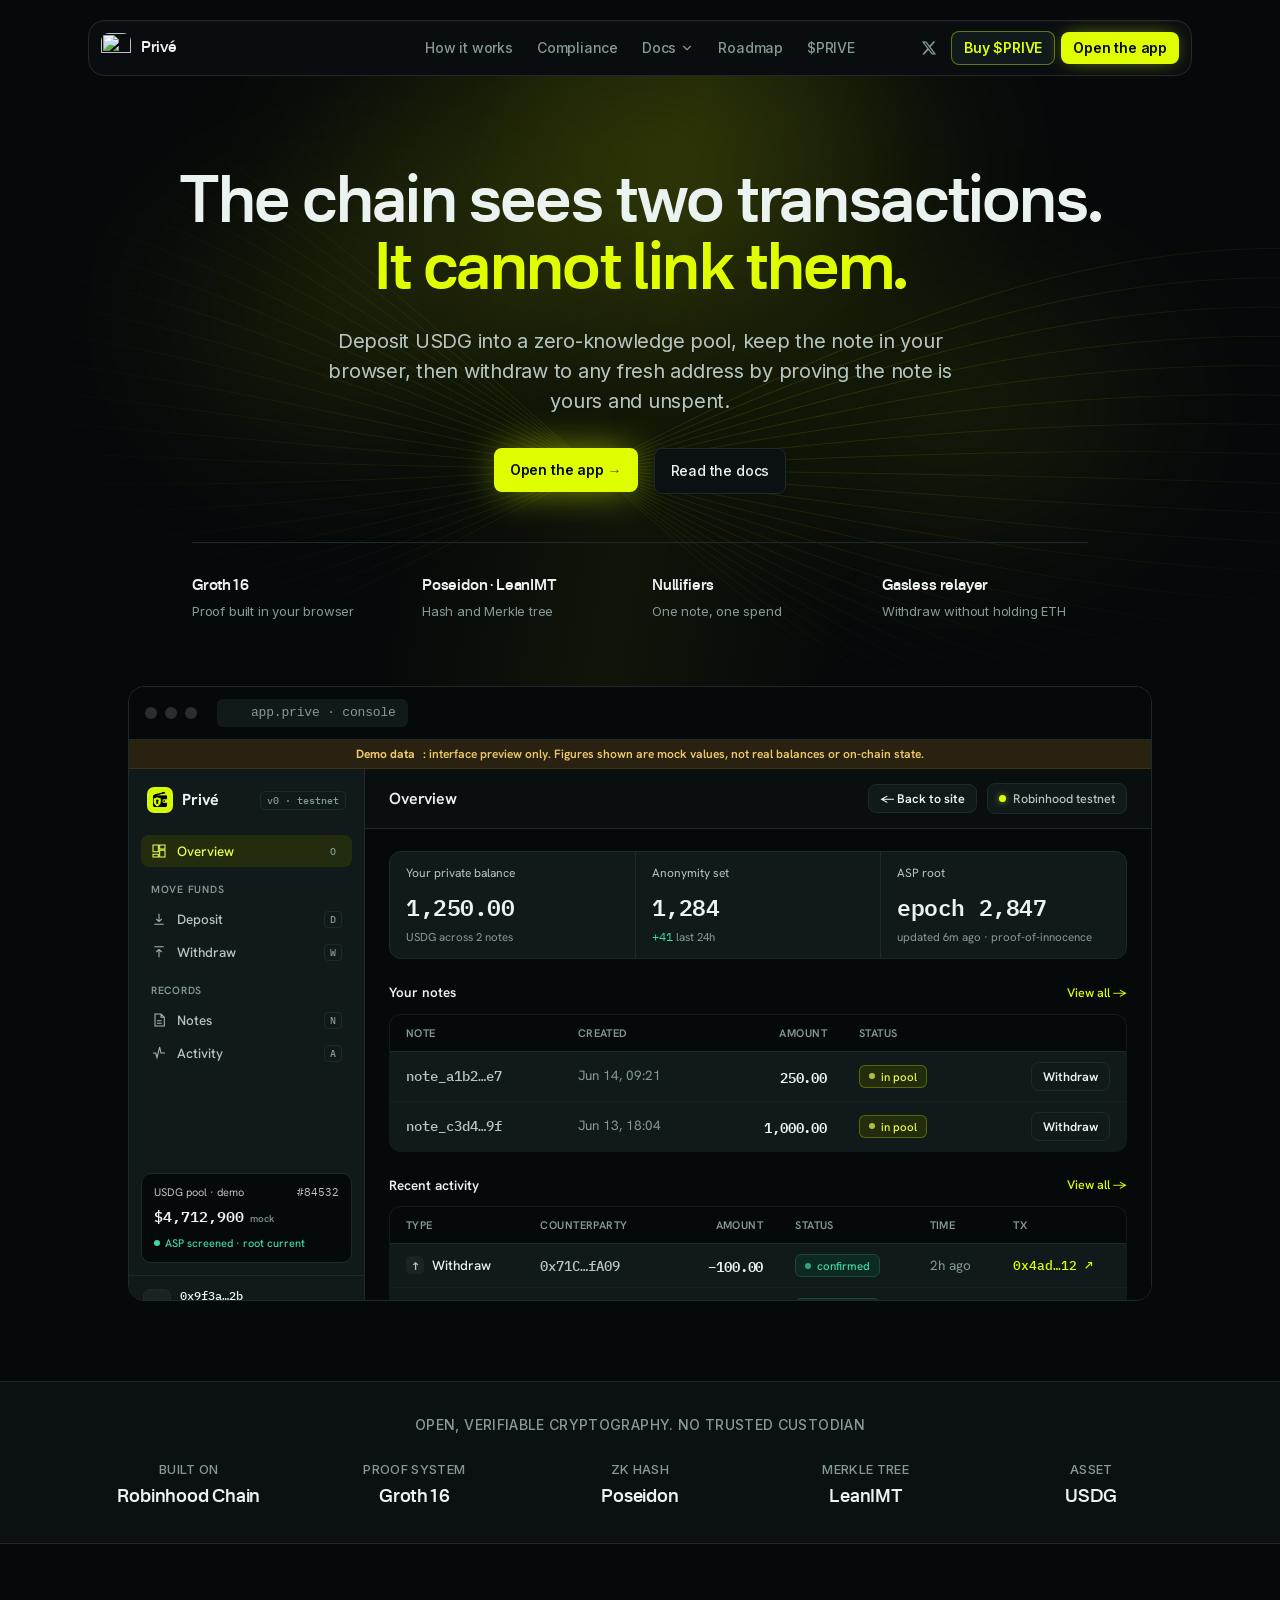
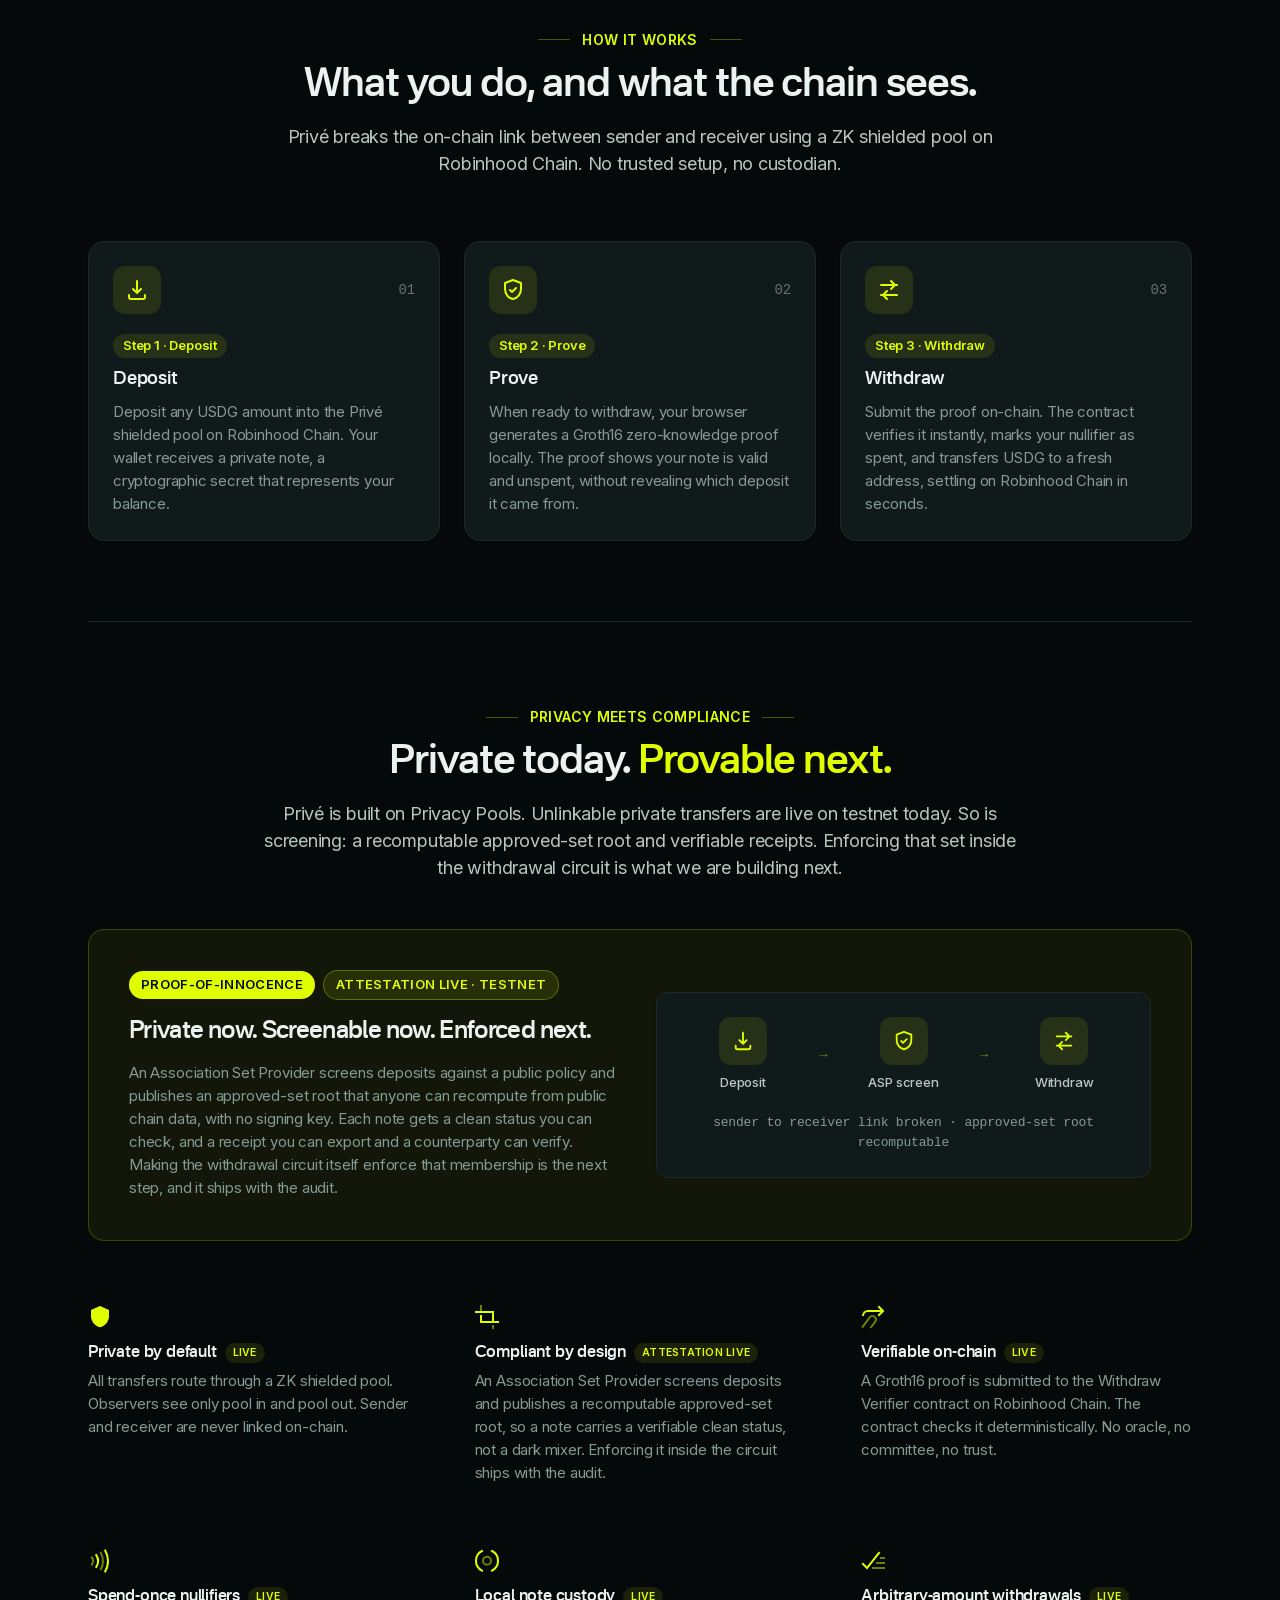
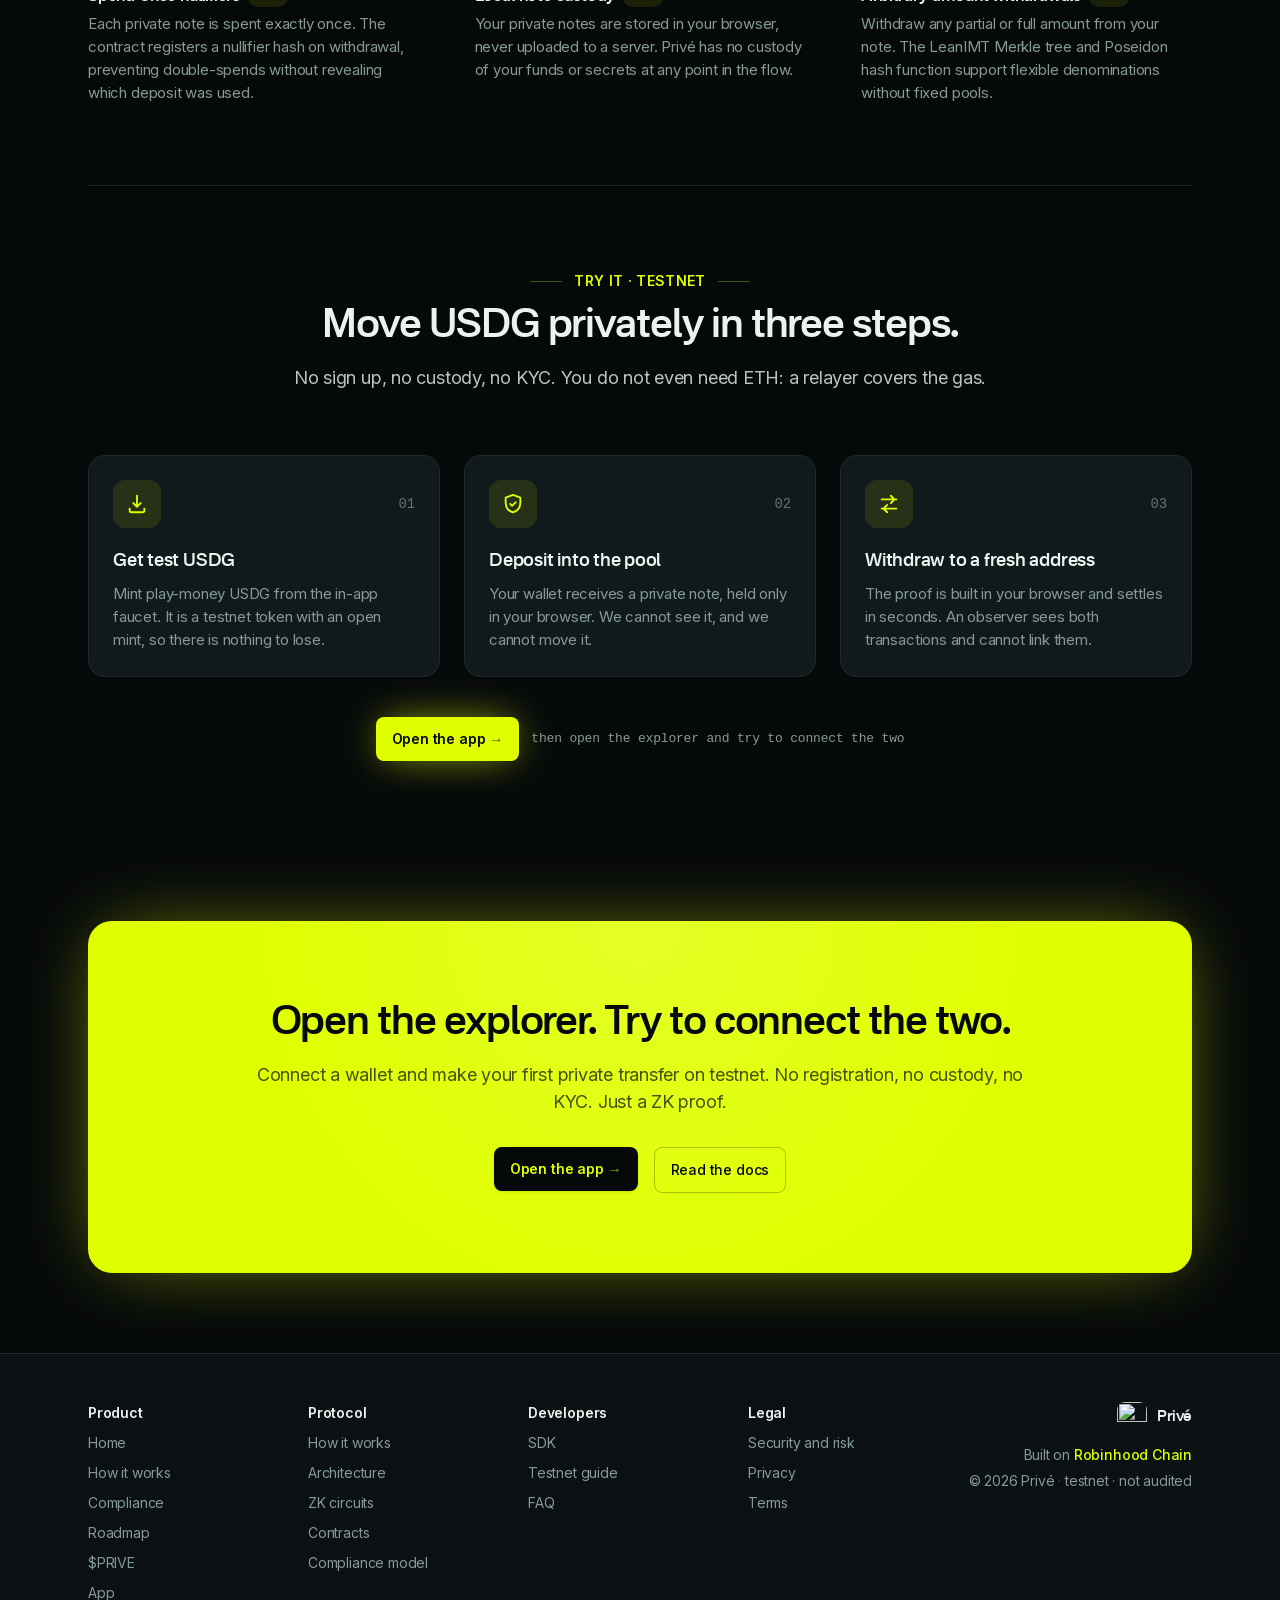
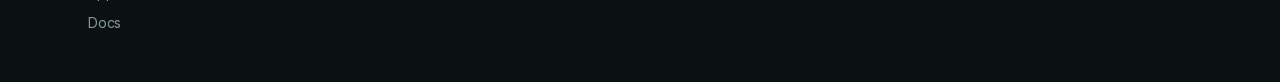
==== index.html @ 52328cc3 "init" ====
<!DOCTYPE html>
<html lang="en">
  <head>
    <meta charset="utf-8" />
    <meta name="viewport" content="width=device-width, initial-scale=1" />
    <link
      rel="preload"
      href="/_next/static/media/562de9ffa6de8caa-s.p.woff2"
      as="font"
      crossorigin=""
      type="font/woff2"
    />
    <link
      rel="preload"
      href="/_next/static/media/5d53fc5cc5ac1f67-s.p.woff2"
      as="font"
      crossorigin=""
      type="font/woff2"
    />
    <link
      rel="preload"
      href="/_next/static/media/6140489ca5776eed-s.p.woff2"
      as="font"
      crossorigin=""
      type="font/woff2"
    />
    <link
      rel="preload"
      href="/_next/static/media/d542e1cea0499b09-s.p.woff2"
      as="font"
      crossorigin=""
      type="font/woff2"
    />
    <link
      rel="preload"
      href="/_next/static/media/e4af272ccee01ff0-s.p.woff2"
      as="font"
      crossorigin=""
      type="font/woff2"
    />
    <link
      rel="preload"
      as="image"
      imagesrcset="/_next/image?url=%2Flogo.png&amp;w=32&amp;q=75 1x, /_next/image?url=%2Flogo.png&amp;w=64&amp;q=75 2x"
    />
    <link
      rel="stylesheet"
      href="/_next/static/css/548167fef9fabaf6.css?dpl=dpl_FEVBK7wiTJwCc8p5UtqSNQPDiqBx"
      data-precedence="next"
    />
    <link
      rel="stylesheet"
      href="/_next/static/css/ed5c0e527bc7c5ea.css?dpl=dpl_FEVBK7wiTJwCc8p5UtqSNQPDiqBx"
      data-precedence="next"
    />
    <link
      rel="preload"
      as="script"
      fetchPriority="low"
      href="/_next/static/chunks/webpack-92c459adb47f3bdf.js?dpl=dpl_FEVBK7wiTJwCc8p5UtqSNQPDiqBx"
    />
    <script
      src="/_next/static/chunks/c36baf0d-8c3873b2751e327a.js?dpl=dpl_FEVBK7wiTJwCc8p5UtqSNQPDiqBx"
      async=""
    ></script>
    <script
      src="/_next/static/chunks/27-4751ae2c63b28ee9.js?dpl=dpl_FEVBK7wiTJwCc8p5UtqSNQPDiqBx"
      async=""
    ></script>
    <script
      src="/_next/static/chunks/main-app-50c3271d4dbd0893.js?dpl=dpl_FEVBK7wiTJwCc8p5UtqSNQPDiqBx"
      async=""
    ></script>
    <script
      src="/_next/static/chunks/212-0f8bb695d9ed6eb2.js?dpl=dpl_FEVBK7wiTJwCc8p5UtqSNQPDiqBx"
      async=""
    ></script>
    <script
      src="/_next/static/chunks/421-9d152a4589f20270.js?dpl=dpl_FEVBK7wiTJwCc8p5UtqSNQPDiqBx"
      async=""
    ></script>
    <script
      src="/_next/static/chunks/app/layout-c68f42a13564f38b.js?dpl=dpl_FEVBK7wiTJwCc8p5UtqSNQPDiqBx"
      async=""
    ></script>
    <script
      src="/_next/static/chunks/app/(default)/layout-81db9655b4ca143f.js?dpl=dpl_FEVBK7wiTJwCc8p5UtqSNQPDiqBx"
      async=""
    ></script>
    <script
      src="/_next/static/chunks/app/(default)/page-bc2d4ddbbd30afb2.js?dpl=dpl_FEVBK7wiTJwCc8p5UtqSNQPDiqBx"
      async=""
    ></script>
    <meta name="next-size-adjust" content="" />
    <title>Privé · private USDG on Robinhood Chain</title>
    <meta
      name="description"
      content="Send USDG privately on Robinhood Chain. Unlinkable ZK transfers with a recomputable approved-set root, so privacy comes with a receipt you can verify."
    />
    <meta
      name="virtual-protocol-site-verification"
      content="9a85c59aa5faf6089cb9fc865687f63d"
    />
    <meta
      property="og:title"
      content="Privé · private USDG on Robinhood Chain"
    />
    <meta
      property="og:description"
      content="Private USDG transfers on Robinhood Chain using zero-knowledge proofs and Privacy Pools. Deposits are screened against a public policy, and the approved-set root is one anyone can recompute."
    />
    <meta property="og:url" content="https://privepay.app" />
    <meta property="og:site_name" content="Privé" />
    <meta property="og:image:type" content="image/png" />
    <meta property="og:image:width" content="1774" />
    <meta property="og:image:height" content="887" />
    <meta
      property="og:image"
      content="https://privepay.app/opengraph-image.png?59dfe5bf88dd7083"
    />
    <meta property="og:type" content="website" />
    <meta name="twitter:card" content="summary_large_image" />
    <meta name="twitter:site" content="@privepayapp" />
    <meta name="twitter:creator" content="@privepayapp" />
    <meta
      name="twitter:title"
      content="Privé · private USDG on Robinhood Chain"
    />
    <meta
      name="twitter:description"
      content="Private USDG transfers on Robinhood Chain using zero-knowledge proofs and Privacy Pools. Deposits are screened against a public policy, and the approved-set root is one anyone can recompute."
    />
    <meta name="twitter:image:type" content="image/png" />
    <meta name="twitter:image:width" content="1774" />
    <meta name="twitter:image:height" content="887" />
    <meta
      name="twitter:image"
      content="https://privepay.app/twitter-image.png?59dfe5bf88dd7083"
    />
    <link
      rel="icon"
      href="/icon.png?413af1090e209ddf"
      type="image/png"
      sizes="1254x1254"
    />
    <script
      src="/_next/static/chunks/polyfills-42372ed130431b0a.js?dpl=dpl_FEVBK7wiTJwCc8p5UtqSNQPDiqBx"
      nomodule=""
    ></script>
  </head>
  <body
    class="__variable_f367f3 __variable_f04781 bg-ink font-inter text-base text-fg-muted antialiased"
  >
    <div
      class="flex min-h-screen flex-col overflow-hidden supports-[overflow:clip]:overflow-clip"
    >
      <header class="z-30 mt-2 w-full md:mt-5">
        <div class="mx-auto max-w-6xl px-4 sm:px-6">
          <div
            class="relative flex h-14 items-center justify-between gap-3 rounded-2xl border border-line bg-ink-2/80 px-3 shadow-[0_1px_0_0_rgba(255,255,255,0.03)_inset] after:absolute after:inset-0 after:-z-10 after:rounded-[inherit] after:backdrop-blur-md"
          >
            <div class="flex flex-1 items-center">
              <a
                class="inline-flex shrink-0 items-center gap-2.5"
                aria-label="Privé"
                href="/"
                ><img
                  alt=""
                  width="30"
                  height="30"
                  decoding="async"
                  data-nimg="1"
                  class="rounded-lg"
                  style="color: transparent"
                  srcset="
                    /_next/image?url=%2Flogo.png&amp;w=32&amp;q=75 1x,
                    /_next/image?url=%2Flogo.png&amp;w=64&amp;q=75 2x
                  "
                  src="/_next/image?url=%2Flogo.png&amp;w=64&amp;q=75"
                /><span
                  class="font-nacelle text-base font-semibold tracking-tight text-fg"
                  >Privé</span
                ></a
              >
            </div>
            <nav class="hidden items-center gap-6 text-sm font-medium md:flex">
              <a
                class="text-fg-muted transition hover:text-rh-green focus-visible:text-rh-green focus-visible:outline-none"
                href="/#how-it-works"
                >How it works</a
              ><a
                class="text-fg-muted transition hover:text-rh-green focus-visible:text-rh-green focus-visible:outline-none"
                href="/#compliance"
                >Compliance</a
              >
              <div class="relative">
                <button
                  type="button"
                  class="inline-flex items-center gap-1 text-fg-muted transition hover:text-rh-green focus-visible:text-rh-green focus-visible:outline-none"
                  aria-expanded="false"
                  aria-haspopup="true"
                >
                  Docs<svg
                    viewBox="0 0 24 24"
                    width="14"
                    height="14"
                    fill="none"
                    stroke="currentColor"
                    stroke-width="2"
                    aria-hidden="true"
                    class="transition-transform"
                  >
                    <path
                      d="m6 9 6 6 6-6"
                      stroke-linecap="round"
                      stroke-linejoin="round"
                    ></path>
                  </svg>
                </button>
              </div>
              <a
                class="text-fg-muted transition hover:text-rh-green focus-visible:text-rh-green focus-visible:outline-none"
                href="/roadmap"
                >Roadmap</a
              ><a
                class="text-fg-muted transition hover:text-rh-green focus-visible:text-rh-green focus-visible:outline-none"
                href="/token"
                >$PRIVE</a
              >
            </nav>
            <ul class="flex flex-1 items-center justify-end gap-1.5">
              <li class="hidden sm:block">
                <a
                  href="https://x.com/privepayapp"
                  target="_blank"
                  rel="noopener noreferrer"
                  aria-label="Privé on X"
                  class="inline-flex h-8 w-8 items-center justify-center rounded-lg text-fg-muted transition hover:bg-ink-3 hover:text-rh-green"
                  ><svg
                    viewBox="0 0 24 24"
                    width="16"
                    height="16"
                    fill="currentColor"
                    aria-hidden="true"
                  >
                    <path
                      d="M18.244 2.25h3.308l-7.227 8.26 8.502 11.24H16.17l-5.214-6.817L4.99 21.75H1.68l7.73-8.835L1.254 2.25H8.08l4.713 6.231zm-1.161 17.52h1.833L7.084 4.126H5.117z"
                    ></path></svg
                ></a>
              </li>
              <li class="hidden sm:block">
                <a
                  href="https://ponsfamily.com/launchpad/0x9a347d2c997d6d046a6118a2e8d05ab9b3fa498f"
                  target="_blank"
                  rel="noopener noreferrer"
                  class="btn-sm border border-rh-green/40 bg-ink-3 py-[5px] font-semibold text-rh-green transition-colors hover:border-rh-green/70 hover:bg-ink-2"
                  >Buy $PRIVE</a
                >
              </li>
              <li>
                <a
                  class="btn-sm bg-rh-green py-[5px] font-semibold text-ink shadow-[0_0_20px_-6px_rgba(223,255,0,0.7)] transition-colors hover:bg-rh-green-hover"
                  href="https://app.privepay.app"
                  >Open the app</a
                >
              </li>
              <li class="md:hidden">
                <button
                  type="button"
                  aria-label="Open menu"
                  aria-expanded="false"
                  class="inline-flex h-8 w-8 items-center justify-center rounded-lg text-fg transition hover:bg-ink-3"
                >
                  <svg
                    viewBox="0 0 24 24"
                    width="18"
                    height="18"
                    fill="none"
                    stroke="currentColor"
                    stroke-width="2"
                    stroke-linecap="round"
                    aria-hidden="true"
                  >
                    <path d="M4 7h16"></path>
                    <path d="M4 12h16"></path>
                    <path d="M4 17h16"></path>
                  </svg>
                </button>
              </li>
            </ul>
          </div>
        </div>
      </header>
      <main class="relative flex grow flex-col">
        <div
          class="pointer-events-none absolute inset-x-0 top-0 -z-10 h-[780px] overflow-hidden"
          aria-hidden="true"
        >
          <svg
            class="waves absolute inset-0 h-full w-full"
            viewBox="0 0 1440 780"
            preserveAspectRatio="xMidYMid slice"
            fill="none"
          >
            <g class="waves-g">
              <path
                d="M -160 14 C 340 -300.6, 900 1023.4, 1600 756"
                stroke="#DFFF00"
                stroke-width="1"
                opacity="0.14"
              ></path>
              <path
                d="M -160 40 C 340 -246, 900 974, 1600 730"
                stroke="#DFFF00"
                stroke-width="1"
                opacity="0.14"
              ></path>
              <path
                d="M -160 66 C 340 -191.40000000000003, 900 924.5999999999999, 1600 704"
                stroke="#DFFF00"
                stroke-width="1"
                opacity="0.14"
              ></path>
              <path
                d="M -160 92 C 340 -136.8, 900 875.2, 1600 678"
                stroke="#DFFF00"
                stroke-width="1"
                opacity="0.14"
              ></path>
              <path
                d="M -160 118 C 340 -82.19999999999999, 900 825.8, 1600 652"
                stroke="#DFFF00"
                stroke-width="1"
                opacity="0.14"
              ></path>
              <path
                d="M -160 144 C 340 -27.600000000000023, 900 776.4, 1600 626"
                stroke="#DFFF00"
                stroke-width="1"
                opacity="0.14"
              ></path>
              <path
                d="M -160 170 C 340 27, 900 727, 1600 600"
                stroke="#DFFF00"
                stroke-width="1"
                opacity="0.14"
              ></path>
              <path
                d="M -160 196 C 340 81.6, 900 677.6, 1600 574"
                stroke="#DFFF00"
                stroke-width="1"
                opacity="0.14"
              ></path>
              <path
                d="M -160 222 C 340 136.2, 900 628.2, 1600 548"
                stroke="#DFFF00"
                stroke-width="1"
                opacity="0.14"
              ></path>
              <path
                d="M -160 248 C 340 190.8, 900 578.8, 1600 522"
                stroke="#DFFF00"
                stroke-width="1"
                opacity="0.14"
              ></path>
              <path
                d="M -160 274 C 340 245.4, 900 529.4, 1600 496"
                stroke="#DFFF00"
                stroke-width="1"
                opacity="0.14"
              ></path>
              <path
                d="M -160 300 C 340 300, 900 480, 1600 470"
                stroke="#DFFF00"
                stroke-width="1"
                opacity="0.14"
              ></path>
              <path
                d="M -160 326 C 340 354.6, 900 430.6, 1600 444"
                stroke="#DFFF00"
                stroke-width="1"
                opacity="0.14"
              ></path>
              <path
                d="M -160 352 C 340 409.2, 900 381.2, 1600 418"
                stroke="#DFFF00"
                stroke-width="1"
                opacity="0.14"
              ></path>
              <path
                d="M -160 378 C 340 463.8, 900 331.8, 1600 392"
                stroke="#DFFF00"
                stroke-width="1"
                opacity="0.14"
              ></path>
              <path
                d="M -160 404 C 340 518.4, 900 282.4, 1600 366"
                stroke="#DFFF00"
                stroke-width="1"
                opacity="0.14"
              ></path>
              <path
                d="M -160 430 C 340 573, 900 233, 1600 340"
                stroke="#DFFF00"
                stroke-width="1"
                opacity="0.14"
              ></path>
              <path
                d="M -160 456 C 340 627.6, 900 183.60000000000002, 1600 314"
                stroke="#DFFF00"
                stroke-width="1"
                opacity="0.14"
              ></path>
              <path
                d="M -160 482 C 340 682.2, 900 134.2, 1600 288"
                stroke="#DFFF00"
                stroke-width="1"
                opacity="0.14"
              ></path>
              <path
                d="M -160 508 C 340 736.8, 900 84.80000000000001, 1600 262"
                stroke="#DFFF00"
                stroke-width="1"
                opacity="0.14"
              ></path>
              <path
                d="M -160 534 C 340 791.4000000000001, 900 35.400000000000034, 1600 236"
                stroke="#DFFF00"
                stroke-width="1"
                opacity="0.14"
              ></path>
              <path
                d="M -160 560 C 340 846, 900 -14, 1600 210"
                stroke="#DFFF00"
                stroke-width="1"
                opacity="0.14"
              ></path>
            </g>
          </svg>
          <div class="aurora aurora-1"></div>
          <div class="aurora aurora-2"></div>
          <div class="aurora aurora-3"></div>
          <div class="sweep"></div>
        </div>
        <section>
          <div class="mx-auto max-w-6xl px-4 sm:px-6">
            <div class="pb-12 pt-16 md:pb-20 md:pt-24">
              <div class="pb-12 text-center md:pb-16">
                <h1
                  class="pb-5 font-nacelle text-4xl font-semibold leading-[1.05] tracking-tight text-fg md:text-6xl"
                  data-aos="fade-up"
                >
                  The chain sees two transactions.<br /><span
                    class="text-rh-green"
                    >It cannot link them.</span
                  >
                </h1>
                <div class="mx-auto max-w-2xl">
                  <p
                    class="mb-8 text-lg text-fg-soft md:text-xl"
                    data-aos="fade-up"
                    data-aos-delay="200"
                  >
                    Deposit USDG into a zero-knowledge pool, keep the note in
                    your browser, then withdraw to any fresh address by proving
                    the note is yours and unspent.
                  </p>
                  <div
                    class="mx-auto max-w-xs sm:flex sm:max-w-none sm:justify-center"
                  >
                    <div data-aos="fade-up" data-aos-delay="400">
                      <a
                        class="btn group mb-4 w-full bg-rh-green font-semibold text-ink shadow-[0_0_40px_-8px_rgba(223,255,0,0.8)] transition-colors hover:bg-rh-green-hover sm:mb-0 sm:w-auto"
                        href="https://app.privepay.app"
                        ><span class="relative inline-flex items-center"
                          >Open the app<span
                            class="ml-1 tracking-normal text-ink/70 transition-transform group-hover:translate-x-0.5"
                            >→</span
                          ></span
                        ></a
                      >
                    </div>
                    <div data-aos="fade-up" data-aos-delay="600">
                      <a
                        class="btn relative w-full border border-line bg-ink-2 text-fg shadow-sm transition-colors hover:border-rh-green/40 hover:bg-ink-3 sm:ml-4 sm:w-auto"
                        href="/docs"
                        >Read the docs</a
                      >
                    </div>
                  </div>
                </div>
                <div
                  class="mx-auto mt-12 grid max-w-4xl grid-cols-2 gap-x-6 gap-y-6 border-t border-line pt-8 md:grid-cols-4"
                  data-aos="fade-up"
                  data-aos-delay="700"
                >
                  <div class="text-center md:text-left">
                    <div class="font-nacelle text-base font-semibold text-fg">
                      Groth16
                    </div>
                    <div class="mt-1 text-xs text-fg-muted">
                      Proof built in your browser
                    </div>
                  </div>
                  <div class="text-center md:text-left">
                    <div class="font-nacelle text-base font-semibold text-fg">
                      Poseidon · LeanIMT
                    </div>
                    <div class="mt-1 text-xs text-fg-muted">
                      Hash and Merkle tree
                    </div>
                  </div>
                  <div class="text-center md:text-left">
                    <div class="font-nacelle text-base font-semibold text-fg">
                      Nullifiers
                    </div>
                    <div class="mt-1 text-xs text-fg-muted">
                      One note, one spend
                    </div>
                  </div>
                  <div class="text-center md:text-left">
                    <div class="font-nacelle text-base font-semibold text-fg">
                      Gasless relayer
                    </div>
                    <div class="mt-1 text-xs text-fg-muted">
                      Withdraw without holding ETH
                    </div>
                  </div>
                </div>
              </div>
              <div
                class="mx-auto max-w-5xl"
                data-aos="fade-up"
                data-aos-delay="300"
              >
                <div
                  class="relative overflow-hidden rounded-2xl border border-line bg-ink-2 shadow-2xl shadow-black/60 ring-1 ring-rh-green/15"
                >
                  <div
                    class="pointer-events-none absolute -inset-x-10 -top-24 -z-0 h-48 opacity-70"
                    aria-hidden="true"
                    style="
                      background: radial-gradient(
                        ellipse at center,
                        rgba(223, 255, 0, 0.22),
                        rgba(223, 255, 0, 0) 70%
                      );
                    "
                  ></div>
                  <div
                    class="relative flex items-center gap-2 border-b border-line bg-ink px-4 py-3"
                  >
                    <span class="h-3 w-3 rounded-full bg-white/15"></span
                    ><span class="h-3 w-3 rounded-full bg-white/15"></span
                    ><span class="h-3 w-3 rounded-full bg-white/15"></span
                    ><span
                      class="ml-3 inline-flex items-center gap-2 rounded-md bg-ink-3 px-3 py-1 font-mono text-xs text-fg-muted ring-1 ring-line"
                      ><img
                        alt=""
                        loading="lazy"
                        width="14"
                        height="14"
                        decoding="async"
                        data-nimg="1"
                        class="rounded-[3px]"
                        style="color: transparent"
                        srcset="
                          /_next/image?url=%2Flogo.png&amp;w=16&amp;q=75 1x,
                          /_next/image?url=%2Flogo.png&amp;w=32&amp;q=75 2x
                        "
                        src="/_next/image?url=%2Flogo.png&amp;w=32&amp;q=75"
                      />app.prive · console</span
                    >
                  </div>
                  <iframe
                    src="/console.html"
                    title="Privé console · deposit and withdraw"
                    class="relative block h-[560px] w-full bg-ink"
                    loading="lazy"
                  ></iframe>
                </div>
              </div>
            </div>
          </div>
        </section>
        <section class="border-y border-line bg-ink-2">
          <div class="mx-auto max-w-6xl px-4 sm:px-6">
            <div class="py-8">
              <p
                class="mb-6 text-center text-sm font-medium uppercase tracking-wide text-fg-muted"
              >
                Open, verifiable cryptography. No trusted custodian
              </p>
              <div
                class="grid grid-cols-2 gap-x-6 gap-y-6 sm:grid-cols-3 lg:grid-cols-5"
              >
                <div class="text-center">
                  <div
                    class="text-xs font-medium uppercase tracking-wide text-fg-muted"
                  >
                    Built on
                  </div>
                  <div class="mt-1 font-nacelle text-lg font-semibold text-fg">
                    Robinhood Chain
                  </div>
                </div>
                <div class="text-center">
                  <div
                    class="text-xs font-medium uppercase tracking-wide text-fg-muted"
                  >
                    Proof system
                  </div>
                  <div class="mt-1 font-nacelle text-lg font-semibold text-fg">
                    Groth16
                  </div>
                </div>
                <div class="text-center">
                  <div
                    class="text-xs font-medium uppercase tracking-wide text-fg-muted"
                  >
                    ZK hash
                  </div>
                  <div class="mt-1 font-nacelle text-lg font-semibold text-fg">
                    Poseidon
                  </div>
                </div>
                <div class="text-center">
                  <div
                    class="text-xs font-medium uppercase tracking-wide text-fg-muted"
                  >
                    Merkle tree
                  </div>
                  <div class="mt-1 font-nacelle text-lg font-semibold text-fg">
                    LeanIMT
                  </div>
                </div>
                <div class="text-center">
                  <div
                    class="text-xs font-medium uppercase tracking-wide text-fg-muted"
                  >
                    Asset
                  </div>
                  <div class="mt-1 font-nacelle text-lg font-semibold text-fg">
                    USDG
                  </div>
                </div>
              </div>
            </div>
          </div>
        </section>
        <section id="how-it-works" class="bg-ink">
          <div class="mx-auto max-w-6xl px-4 sm:px-6">
            <div class="py-12 md:py-20">
              <div class="mx-auto max-w-3xl pb-12 text-center md:pb-16">
                <div
                  class="inline-flex items-center gap-3 pb-3 before:h-px before:w-8 before:bg-rh-green/30 after:h-px after:w-8 after:bg-rh-green/30"
                >
                  <span
                    class="text-sm font-semibold uppercase tracking-wide text-rh-green"
                    >How it works</span
                  >
                </div>
                <h2
                  class="pb-4 font-nacelle text-3xl font-semibold text-fg md:text-4xl"
                >
                  What you do, and what the chain sees.
                </h2>
                <p class="text-lg text-fg-soft">
                  Privé breaks the on-chain link between sender and receiver
                  using a ZK shielded pool on Robinhood Chain. No trusted setup,
                  no custodian.
                </p>
              </div>
              <div
                class="mx-auto grid max-w-sm items-start gap-6 lg:max-w-none lg:grid-cols-3"
              >
                <div
                  class="group relative h-full rounded-2xl border border-line bg-ink-3 p-6 shadow-sm transition-colors hover:border-rh-green/30"
                  data-aos="fade-up"
                  data-aos-delay="0"
                >
                  <div class="mb-5 flex items-center justify-between">
                    <span
                      class="inline-flex h-12 w-12 items-center justify-center rounded-xl bg-rh-green/10 text-rh-green"
                      ><svg
                        width="24"
                        height="24"
                        viewBox="0 0 24 24"
                        fill="none"
                        aria-hidden="true"
                      >
                        <path
                          d="M12 3v12m0 0 4-4m-4 4-4-4"
                          stroke="currentColor"
                          stroke-width="2"
                          stroke-linecap="round"
                          stroke-linejoin="round"
                        ></path>
                        <path
                          d="M4 17v2a2 2 0 0 0 2 2h12a2 2 0 0 0 2-2v-2"
                          stroke="currentColor"
                          stroke-width="2"
                          stroke-linecap="round"
                          stroke-linejoin="round"
                        ></path></svg></span
                    ><span
                      class="font-mono text-sm font-medium text-fg-muted/70"
                      >0<!-- -->1</span
                    >
                  </div>
                  <div class="mb-2">
                    <span
                      class="inline-flex rounded-full bg-rh-green/10 px-2.5 py-0.5 text-xs font-semibold text-rh-green"
                      >Step 1<!-- -->
                      ·
                      <!-- -->Deposit</span
                    >
                  </div>
                  <h3 class="mb-2 font-nacelle text-lg font-semibold text-fg">
                    Deposit
                  </h3>
                  <p class="text-fg-muted">
                    Deposit any USDG amount into the Privé shielded pool on
                    Robinhood Chain. Your wallet receives a private note, a
                    cryptographic secret that represents your balance.
                  </p>
                </div>
                <div
                  class="group relative h-full rounded-2xl border border-line bg-ink-3 p-6 shadow-sm transition-colors hover:border-rh-green/30"
                  data-aos="fade-up"
                  data-aos-delay="150"
                >
                  <div class="mb-5 flex items-center justify-between">
                    <span
                      class="inline-flex h-12 w-12 items-center justify-center rounded-xl bg-rh-green/10 text-rh-green"
                      ><svg
                        width="24"
                        height="24"
                        viewBox="0 0 24 24"
                        fill="none"
                        aria-hidden="true"
                      >
                        <path
                          d="M12 2 4 5v6c0 5 3.4 9.1 8 10 4.6-.9 8-5 8-10V5l-8-3Z"
                          stroke="currentColor"
                          stroke-width="2"
                          stroke-linejoin="round"
                        ></path>
                        <path
                          d="m9 12 2 2 4-4"
                          stroke="currentColor"
                          stroke-width="2"
                          stroke-linecap="round"
                          stroke-linejoin="round"
                        ></path></svg></span
                    ><span
                      class="font-mono text-sm font-medium text-fg-muted/70"
                      >0<!-- -->2</span
                    >
                  </div>
                  <div class="mb-2">
                    <span
                      class="inline-flex rounded-full bg-rh-green/10 px-2.5 py-0.5 text-xs font-semibold text-rh-green"
                      >Step 2<!-- -->
                      ·
                      <!-- -->Prove</span
                    >
                  </div>
                  <h3 class="mb-2 font-nacelle text-lg font-semibold text-fg">
                    Prove
                  </h3>
                  <p class="text-fg-muted">
                    When ready to withdraw, your browser generates a Groth16
                    zero-knowledge proof locally. The proof shows your note is
                    valid and unspent, without revealing which deposit it came
                    from.
                  </p>
                </div>
                <div
                  class="group relative h-full rounded-2xl border border-line bg-ink-3 p-6 shadow-sm transition-colors hover:border-rh-green/30"
                  data-aos="fade-up"
                  data-aos-delay="300"
                >
                  <div class="mb-5 flex items-center justify-between">
                    <span
                      class="inline-flex h-12 w-12 items-center justify-center rounded-xl bg-rh-green/10 text-rh-green"
                      ><svg
                        width="24"
                        height="24"
                        viewBox="0 0 24 24"
                        fill="none"
                        aria-hidden="true"
                      >
                        <path
                          d="M4 7h16M14 3l4 4-4 4"
                          stroke="currentColor"
                          stroke-width="2"
                          stroke-linecap="round"
                          stroke-linejoin="round"
                        ></path>
                        <path
                          d="M20 17H4m6 4-4-4 4-4"
                          stroke="currentColor"
                          stroke-width="2"
                          stroke-linecap="round"
                          stroke-linejoin="round"
                        ></path></svg></span
                    ><span
                      class="font-mono text-sm font-medium text-fg-muted/70"
                      >0<!-- -->3</span
                    >
                  </div>
                  <div class="mb-2">
                    <span
                      class="inline-flex rounded-full bg-rh-green/10 px-2.5 py-0.5 text-xs font-semibold text-rh-green"
                      >Step 3<!-- -->
                      ·
                      <!-- -->Withdraw</span
                    >
                  </div>
                  <h3 class="mb-2 font-nacelle text-lg font-semibold text-fg">
                    Withdraw
                  </h3>
                  <p class="text-fg-muted">
                    Submit the proof on-chain. The contract verifies it
                    instantly, marks your nullifier as spent, and transfers USDG
                    to a fresh address, settling on Robinhood Chain in seconds.
                  </p>
                </div>
              </div>
            </div>
          </div>
        </section>
        <section class="relative bg-ink" id="compliance">
          <div class="mx-auto max-w-6xl px-4 sm:px-6">
            <div class="border-t border-line py-12 md:py-20">
              <div class="mx-auto max-w-3xl pb-4 text-center md:pb-12">
                <div
                  class="inline-flex items-center gap-3 pb-3 before:h-px before:w-8 before:bg-rh-green/30 after:h-px after:w-8 after:bg-rh-green/30"
                >
                  <span
                    class="text-sm font-semibold uppercase tracking-wide text-rh-green"
                    >Privacy meets compliance</span
                  >
                </div>
                <h2
                  class="pb-4 font-nacelle text-3xl font-semibold text-fg md:text-4xl"
                >
                  Private today.<!-- -->
                  <span class="text-rh-green">Provable next.</span>
                </h2>
                <p class="text-lg text-fg-soft">
                  Privé is built on Privacy Pools. Unlinkable private transfers
                  are live on testnet today. So is screening: a recomputable
                  approved-set root and verifiable receipts. Enforcing that set
                  inside the withdrawal circuit is what we are building next.
                </p>
              </div>
              <div class="mb-12 md:mb-16" data-aos="fade-up">
                <div
                  class="relative overflow-hidden rounded-2xl border border-rh-green/20 bg-rh-green/[0.06] p-8 md:p-10"
                >
                  <div class="grid items-center gap-8 md:grid-cols-2">
                    <div>
                      <div class="flex flex-wrap items-center gap-2">
                        <span
                          class="inline-flex rounded-full bg-rh-green px-3 py-1 text-xs font-semibold uppercase tracking-wide text-ink"
                          >Proof-of-innocence</span
                        ><span
                          class="inline-flex rounded-full border border-rh-green/30 bg-rh-green/10 px-3 py-1 text-xs font-semibold uppercase tracking-wide text-rh-green"
                          >Attestation live · testnet</span
                        >
                      </div>
                      <h3
                        class="mt-4 font-nacelle text-2xl font-semibold text-fg"
                      >
                        Private now. Screenable now. Enforced next.
                      </h3>
                      <p class="mt-3 text-fg-muted">
                        An Association Set Provider screens deposits against a
                        public policy and publishes an approved-set root that
                        anyone can recompute from public chain data, with no
                        signing key. Each note gets a clean status you can
                        check, and a receipt you can export and a counterparty
                        can verify. Making the withdrawal circuit itself enforce
                        that membership is the next step, and it ships with the
                        audit.
                      </p>
                    </div>
                    <div
                      class="rounded-xl border border-line bg-ink-3 p-6 shadow-sm"
                    >
                      <div
                        class="flex items-center justify-between gap-3 text-center text-xs font-medium"
                      >
                        <div class="flex-1">
                          <div
                            class="mx-auto flex h-12 w-12 items-center justify-center rounded-xl bg-rh-green/10 text-rh-green"
                          >
                            <svg
                              width="22"
                              height="22"
                              viewBox="0 0 24 24"
                              fill="none"
                              aria-hidden="true"
                            >
                              <path
                                d="M12 3v12m0 0 4-4m-4 4-4-4"
                                stroke="currentColor"
                                stroke-width="2"
                                stroke-linecap="round"
                                stroke-linejoin="round"
                              ></path>
                              <path
                                d="M4 17v2a2 2 0 0 0 2 2h12a2 2 0 0 0 2-2v-2"
                                stroke="currentColor"
                                stroke-width="2"
                                stroke-linecap="round"
                                stroke-linejoin="round"
                              ></path>
                            </svg>
                          </div>
                          <div class="mt-2 text-fg-soft">Deposit</div>
                        </div>
                        <span class="text-rh-green/50">→</span>
                        <div class="flex-1">
                          <div
                            class="mx-auto flex h-12 w-12 items-center justify-center rounded-xl bg-rh-green/10 text-rh-green"
                          >
                            <svg
                              width="22"
                              height="22"
                              viewBox="0 0 24 24"
                              fill="none"
                              aria-hidden="true"
                            >
                              <path
                                d="M12 2 4 5v6c0 5 3.4 9.1 8 10 4.6-.9 8-5 8-10V5l-8-3Z"
                                stroke="currentColor"
                                stroke-width="2"
                                stroke-linejoin="round"
                              ></path>
                              <path
                                d="m9 12 2 2 4-4"
                                stroke="currentColor"
                                stroke-width="2"
                                stroke-linecap="round"
                                stroke-linejoin="round"
                              ></path>
                            </svg>
                          </div>
                          <div class="mt-2 text-fg-soft">ASP screen</div>
                        </div>
                        <span class="text-rh-green/50">→</span>
                        <div class="flex-1">
                          <div
                            class="mx-auto flex h-12 w-12 items-center justify-center rounded-xl bg-rh-green/10 text-rh-green"
                          >
                            <svg
                              width="22"
                              height="22"
                              viewBox="0 0 24 24"
                              fill="none"
                              aria-hidden="true"
                            >
                              <path
                                d="M4 7h16M14 3l4 4-4 4"
                                stroke="currentColor"
                                stroke-width="2"
                                stroke-linecap="round"
                                stroke-linejoin="round"
                              ></path>
                              <path
                                d="M20 17H4m6 4-4-4 4-4"
                                stroke="currentColor"
                                stroke-width="2"
                                stroke-linecap="round"
                                stroke-linejoin="round"
                              ></path>
                            </svg>
                          </div>
                          <div class="mt-2 text-fg-soft">Withdraw</div>
                        </div>
                      </div>
                      <p
                        class="mt-5 text-center font-mono text-xs text-fg-muted"
                      >
                        sender to receiver link broken · approved-set root
                        recomputable
                      </p>
                    </div>
                  </div>
                </div>
              </div>
              <div
                class="mx-auto grid max-w-sm gap-12 sm:max-w-none sm:grid-cols-2 md:gap-x-14 md:gap-y-16 lg:grid-cols-3"
              >
                <article>
                  <svg
                    class="mb-3 fill-rh-green"
                    xmlns="http://www.w3.org/2000/svg"
                    width="24"
                    height="24"
                  >
                    <path
                      d="M12 1L3 5v6c0 5.25 3.75 10.15 9 11.25C17.25 21.15 21 16.25 21 11V5L12 1z"
                    ></path>
                    <path
                      fill-opacity=".48"
                      d="M12 7a2 2 0 0 0-2 2v1H9v5h6v-5h-1V9a2 2 0 0 0-2-2zm0 2a0.75 0.75 0 0 1 .75.75V10h-1.5V9.75A0.75 0.75 0 0 1 12 9z"
                    ></path>
                  </svg>
                  <div class="mb-1 flex items-center gap-2">
                    <h3 class="font-nacelle text-[1rem] font-semibold text-fg">
                      Private by default
                    </h3>
                    <span
                      class="rounded-full bg-rh-green/10 px-2 py-0.5 text-[0.65rem] font-semibold uppercase tracking-wide text-rh-green"
                      >Live</span
                    >
                  </div>
                  <p class="text-fg-muted">
                    All transfers route through a ZK shielded pool. Observers
                    see only pool in and pool out. Sender and receiver are never
                    linked on-chain.
                  </p>
                </article>
                <article>
                  <svg
                    class="mb-3 fill-rh-green"
                    xmlns="http://www.w3.org/2000/svg"
                    width="24"
                    height="24"
                  >
                    <path
                      fill-opacity=".48"
                      d="M7 8V0H5v8h2Zm12 16v-4h-2v4h2Z"
                    ></path>
                    <path d="M19 6H0v2h17v8H7v-6H5v8h19v-2h-5V6Z"></path>
                  </svg>
                  <div class="mb-1 flex items-center gap-2">
                    <h3 class="font-nacelle text-[1rem] font-semibold text-fg">
                      Compliant by design
                    </h3>
                    <span
                      class="rounded-full bg-rh-green/10 px-2 py-0.5 text-[0.65rem] font-semibold uppercase tracking-wide text-rh-green"
                      >Attestation live</span
                    >
                  </div>
                  <p class="text-fg-muted">
                    An Association Set Provider screens deposits and publishes a
                    recomputable approved-set root, so a note carries a
                    verifiable clean status, not a dark mixer. Enforcing it
                    inside the circuit ships with the audit.
                  </p>
                </article>
                <article>
                  <svg
                    class="mb-3 fill-rh-green"
                    xmlns="http://www.w3.org/2000/svg"
                    width="24"
                    height="24"
                  >
                    <path
                      d="M23.414 6 18 .586 16.586 2l3 3H7a6 6 0 0 0-6 6h2a4 4 0 0 1 4-4h12.586l-3 3L18 11.414 23.414 6Z"
                    ></path>
                    <path
                      fill-opacity=".48"
                      d="M13.01 12.508a2.5 2.5 0 0 0-3.502.482L1.797 23.16.203 21.952l7.71-10.17a4.5 4.5 0 1 1 7.172 5.437l-4.84 6.386-1.594-1.209 4.841-6.385a2.5 2.5 0 0 0-.482-3.503Z"
                    ></path>
                  </svg>
                  <div class="mb-1 flex items-center gap-2">
                    <h3 class="font-nacelle text-[1rem] font-semibold text-fg">
                      Verifiable on-chain
                    </h3>
                    <span
                      class="rounded-full bg-rh-green/10 px-2 py-0.5 text-[0.65rem] font-semibold uppercase tracking-wide text-rh-green"
                      >Live</span
                    >
                  </div>
                  <p class="text-fg-muted">
                    A Groth16 proof is submitted to the Withdraw Verifier
                    contract on Robinhood Chain. The contract checks it
                    deterministically. No oracle, no committee, no trust.
                  </p>
                </article>
                <article>
                  <svg
                    class="mb-3 fill-rh-green"
                    xmlns="http://www.w3.org/2000/svg"
                    width="24"
                    height="24"
                  >
                    <path
                      fill-opacity=".48"
                      d="m3.031 9.05-.593-.805 1.609-1.187.594.804a6.966 6.966 0 0 1 0 8.276l-.594.805-1.61-1.188.594-.805a4.966 4.966 0 0 0 0-5.9Z"
                    ></path>
                    <path
                      d="m7.456 6.676-.535-.845 1.69-1.07.534.844a11.944 11.944 0 0 1 0 12.789l-.535.845-1.69-1.071.536-.845a9.944 9.944 0 0 0 0-10.647Z"
                    ></path>
                    <path
                      d="m11.888 4.35-.514-.858 1.717-1.027.513.858a16.9 16.9 0 0 1 2.4 8.677 16.9 16.9 0 0 1-2.4 8.676l-.513.859-1.717-1.028.514-.858A14.9 14.9 0 0 0 14.003 12a14.9 14.9 0 0 0-2.115-7.65Z"
                      opacity=".48"
                    ></path>
                    <path
                      d="m16.321 2-.5-.866 1.733-1 .5.866A22 22 0 0 1 21 12c0 3.852-1.017 7.636-2.948 10.97l-.502.865-1.73-1.003.501-.865A19.878 19.878 0 0 0 19 12a20 20 0 0 0-2.679-10Z"
                    ></path>
                  </svg>
                  <div class="mb-1 flex items-center gap-2">
                    <h3 class="font-nacelle text-[1rem] font-semibold text-fg">
                      Spend-once nullifiers
                    </h3>
                    <span
                      class="rounded-full bg-rh-green/10 px-2 py-0.5 text-[0.65rem] font-semibold uppercase tracking-wide text-rh-green"
                      >Live</span
                    >
                  </div>
                  <p class="text-fg-muted">
                    Each private note is spent exactly once. The contract
                    registers a nullifier hash on withdrawal, preventing
                    double-spends without revealing which deposit was used.
                  </p>
                </article>
                <article>
                  <svg
                    class="mb-3 fill-rh-green"
                    xmlns="http://www.w3.org/2000/svg"
                    width="24"
                    height="24"
                  >
                    <path
                      fill-opacity=".48"
                      d="M12 8.8a3 3 0 1 0 0 6 3 3 0 0 0 0-6Zm-5 3a5 5 0 1 1 10 0 5 5 0 0 1-10 0Z"
                    ></path>
                    <path
                      d="m7.454 2.891.891-.454L7.437.655l-.891.454a12 12 0 0 0 0 21.382l.89.454.91-1.781-.892-.455a10 10 0 0 1 0-17.818ZM17.456 1.11l-.891-.454-.909 1.782.891.454a10 10 0 0 1 0 17.819l-.89.454.908 1.781.89-.454a12 12 0 0 0 0-21.382Z"
                    ></path>
                  </svg>
                  <div class="mb-1 flex items-center gap-2">
                    <h3 class="font-nacelle text-[1rem] font-semibold text-fg">
                      Local note custody
                    </h3>
                    <span
                      class="rounded-full bg-rh-green/10 px-2 py-0.5 text-[0.65rem] font-semibold uppercase tracking-wide text-rh-green"
                      >Live</span
                    >
                  </div>
                  <p class="text-fg-muted">
                    Your private notes are stored in your browser, never
                    uploaded to a server. Privé has no custody of your funds or
                    secrets at any point in the flow.
                  </p>
                </article>
                <article>
                  <svg
                    class="mb-3 fill-rh-green"
                    xmlns="http://www.w3.org/2000/svg"
                    width="24"
                    height="24"
                  >
                    <path
                      fill-opacity=".48"
                      d="M19 8h5v2h-5V8Zm-4 5h9v2h-9v-2Zm9 5H11v2h13v-2Z"
                    ></path>
                    <path
                      d="M19.406 3.844 6.083 20.497.586 15 2 13.586l3.917 3.917L17.844 2.595l1.562 1.25Z"
                    ></path>
                  </svg>
                  <div class="mb-1 flex items-center gap-2">
                    <h3 class="font-nacelle text-[1rem] font-semibold text-fg">
                      Arbitrary-amount withdrawals
                    </h3>
                    <span
                      class="rounded-full bg-rh-green/10 px-2 py-0.5 text-[0.65rem] font-semibold uppercase tracking-wide text-rh-green"
                      >Live</span
                    >
                  </div>
                  <p class="text-fg-muted">
                    Withdraw any partial or full amount from your note. The
                    LeanIMT Merkle tree and Poseidon hash function support
                    flexible denominations without fixed pools.
                  </p>
                </article>
              </div>
            </div>
          </div>
        </section>
        <section class="relative bg-ink">
          <div class="mx-auto max-w-6xl px-4 sm:px-6">
            <div class="border-t border-line py-12 md:py-20">
              <div class="mx-auto max-w-3xl pb-12 text-center md:pb-16">
                <div
                  class="inline-flex items-center gap-3 pb-3 before:h-px before:w-8 before:bg-rh-green/30 after:h-px after:w-8 after:bg-rh-green/30"
                >
                  <span
                    class="text-sm font-semibold uppercase tracking-wide text-rh-green"
                    >Try it ·
                    <!-- -->testnet</span
                  >
                </div>
                <h2
                  class="pb-4 font-nacelle text-3xl font-semibold text-fg md:text-4xl"
                >
                  Move USDG privately in three steps.
                </h2>
                <p class="text-lg text-fg-soft">
                  No sign up, no custody, no KYC. You do not even need ETH: a
                  relayer covers the gas.
                </p>
              </div>
              <div
                class="mx-auto grid max-w-sm items-start gap-6 lg:max-w-none lg:grid-cols-3"
              >
                <div
                  class="group relative h-full rounded-2xl border border-line bg-ink-3 p-6 transition-colors hover:border-rh-green/30"
                >
                  <div class="mb-5 flex items-center justify-between">
                    <span
                      class="inline-flex h-12 w-12 items-center justify-center rounded-xl bg-rh-green/10 text-rh-green"
                      ><svg
                        width="22"
                        height="22"
                        viewBox="0 0 24 24"
                        fill="none"
                        aria-hidden="true"
                      >
                        <path
                          d="M12 3v12m0 0 4-4m-4 4-4-4"
                          stroke="currentColor"
                          stroke-width="2"
                          stroke-linecap="round"
                          stroke-linejoin="round"
                        ></path>
                        <path
                          d="M4 17v2a2 2 0 0 0 2 2h12a2 2 0 0 0 2-2v-2"
                          stroke="currentColor"
                          stroke-width="2"
                          stroke-linecap="round"
                          stroke-linejoin="round"
                        ></path></svg></span
                    ><span
                      class="font-mono text-sm font-medium text-fg-muted/70"
                      >01</span
                    >
                  </div>
                  <h3 class="mb-2 font-nacelle text-lg font-semibold text-fg">
                    Get test USDG
                  </h3>
                  <p class="text-fg-muted">
                    Mint play-money USDG from the in-app faucet. It is a testnet
                    token with an open mint, so there is nothing to lose.
                  </p>
                </div>
                <div
                  class="group relative h-full rounded-2xl border border-line bg-ink-3 p-6 transition-colors hover:border-rh-green/30"
                >
                  <div class="mb-5 flex items-center justify-between">
                    <span
                      class="inline-flex h-12 w-12 items-center justify-center rounded-xl bg-rh-green/10 text-rh-green"
                      ><svg
                        width="22"
                        height="22"
                        viewBox="0 0 24 24"
                        fill="none"
                        aria-hidden="true"
                      >
                        <path
                          d="M12 2 4 5v6c0 5 3.4 9.1 8 10 4.6-.9 8-5 8-10V5l-8-3Z"
                          stroke="currentColor"
                          stroke-width="2"
                          stroke-linejoin="round"
                        ></path>
                        <path
                          d="m9 12 2 2 4-4"
                          stroke="currentColor"
                          stroke-width="2"
                          stroke-linecap="round"
                          stroke-linejoin="round"
                        ></path></svg></span
                    ><span
                      class="font-mono text-sm font-medium text-fg-muted/70"
                      >02</span
                    >
                  </div>
                  <h3 class="mb-2 font-nacelle text-lg font-semibold text-fg">
                    Deposit into the pool
                  </h3>
                  <p class="text-fg-muted">
                    Your wallet receives a private note, held only in your
                    browser. We cannot see it, and we cannot move it.
                  </p>
                </div>
                <div
                  class="group relative h-full rounded-2xl border border-line bg-ink-3 p-6 transition-colors hover:border-rh-green/30"
                >
                  <div class="mb-5 flex items-center justify-between">
                    <span
                      class="inline-flex h-12 w-12 items-center justify-center rounded-xl bg-rh-green/10 text-rh-green"
                      ><svg
                        width="22"
                        height="22"
                        viewBox="0 0 24 24"
                        fill="none"
                        aria-hidden="true"
                      >
                        <path
                          d="M4 7h16M14 3l4 4-4 4"
                          stroke="currentColor"
                          stroke-width="2"
                          stroke-linecap="round"
                          stroke-linejoin="round"
                        ></path>
                        <path
                          d="M20 17H4m6 4-4-4 4-4"
                          stroke="currentColor"
                          stroke-width="2"
                          stroke-linecap="round"
                          stroke-linejoin="round"
                        ></path></svg></span
                    ><span
                      class="font-mono text-sm font-medium text-fg-muted/70"
                      >03</span
                    >
                  </div>
                  <h3 class="mb-2 font-nacelle text-lg font-semibold text-fg">
                    Withdraw to a fresh address
                  </h3>
                  <p class="text-fg-muted">
                    The proof is built in your browser and settles in seconds.
                    An observer sees both transactions and cannot link them.
                  </p>
                </div>
              </div>
              <div
                class="mt-10 flex flex-col items-center gap-3 sm:flex-row sm:justify-center"
              >
                <a
                  class="btn group w-full bg-rh-green font-semibold text-ink shadow-[0_0_40px_-8px_rgba(223,255,0,0.8)] transition-colors hover:bg-rh-green-hover sm:w-auto"
                  href="https://app.privepay.app"
                  ><span class="relative inline-flex items-center"
                    >Open the app<span
                      class="ml-1 tracking-normal text-ink/70 transition-transform group-hover:translate-x-0.5"
                      >→</span
                    ></span
                  ></a
                ><span class="font-mono text-xs text-fg-muted"
                  >then open the explorer and try to connect the two</span
                >
              </div>
            </div>
          </div>
        </section>
        <section class="relative overflow-hidden bg-ink">
          <div class="mx-auto max-w-6xl px-4 sm:px-6">
            <div class="py-12 md:py-20">
              <div
                class="relative overflow-hidden rounded-3xl bg-rh-green px-6 py-14 text-center shadow-[0_0_80px_-20px_rgba(223,255,0,0.6)] md:px-12 md:py-20"
              >
                <div
                  class="pointer-events-none absolute inset-0 -z-0 opacity-70"
                  aria-hidden="true"
                  style="
                    background: radial-gradient(
                      circle at 50% 0%,
                      rgba(255, 255, 255, 0.22),
                      rgba(255, 255, 255, 0) 60%
                    );
                  "
                ></div>
                <div class="relative mx-auto max-w-3xl">
                  <h2
                    class="pb-4 font-nacelle text-3xl font-semibold text-ink md:text-4xl"
                    data-aos="fade-up"
                  >
                    Open the explorer. Try to connect the two.
                  </h2>
                  <p
                    class="mb-8 text-lg text-ink/70"
                    data-aos="fade-up"
                    data-aos-delay="200"
                  >
                    Connect a wallet and make your first private transfer on
                    testnet. No registration, no custody, no KYC. Just a ZK
                    proof.
                  </p>
                  <div
                    class="mx-auto max-w-xs sm:flex sm:max-w-none sm:justify-center"
                  >
                    <div data-aos="fade-up" data-aos-delay="400">
                      <a
                        class="btn group mb-4 w-full bg-ink font-semibold text-rh-green shadow-sm transition-colors hover:bg-ink-2 sm:mb-0 sm:w-auto"
                        href="https://app.privepay.app"
                        ><span class="relative inline-flex items-center"
                          >Open the app<span
                            class="ml-1 tracking-normal text-rh-green/70 transition-transform group-hover:translate-x-0.5"
                            >→</span
                          ></span
                        ></a
                      >
                    </div>
                    <div data-aos="fade-up" data-aos-delay="600">
                      <a
                        class="btn relative w-full border border-ink/25 bg-transparent text-ink transition-colors hover:bg-ink/10 sm:ml-4 sm:w-auto"
                        href="/docs"
                        >Read the docs</a
                      >
                    </div>
                  </div>
                </div>
              </div>
            </div>
          </div>
        </section>
      </main>
      <footer class="border-t border-line bg-ink-2">
        <div class="relative mx-auto max-w-6xl px-4 sm:px-6">
          <div
            class="grid grid-cols-2 justify-between gap-12 py-8 sm:grid-rows-[auto_auto] md:grid-cols-4 md:grid-rows-[auto_auto] md:py-12 lg:grid-cols-[repeat(4,minmax(0,140px))_1fr] lg:grid-rows-1 xl:gap-20"
          >
            <div class="space-y-2">
              <h3 class="text-sm font-semibold text-fg">Product</h3>
              <ul class="space-y-2 text-sm">
                <li>
                  <a
                    class="text-fg-muted transition hover:text-rh-green"
                    href="/"
                    >Home</a
                  >
                </li>
                <li>
                  <a
                    class="text-fg-muted transition hover:text-rh-green"
                    href="/#how-it-works"
                    >How it works</a
                  >
                </li>
                <li>
                  <a
                    class="text-fg-muted transition hover:text-rh-green"
                    href="/#compliance"
                    >Compliance</a
                  >
                </li>
                <li>
                  <a
                    class="text-fg-muted transition hover:text-rh-green"
                    href="/roadmap"
                    >Roadmap</a
                  >
                </li>
                <li>
                  <a
                    class="text-fg-muted transition hover:text-rh-green"
                    href="/token"
                    >$PRIVE</a
                  >
                </li>
                <li>
                  <a
                    class="text-fg-muted transition hover:text-rh-green"
                    href="https://app.privepay.app"
                    >App</a
                  >
                </li>
                <li>
                  <a
                    class="text-fg-muted transition hover:text-rh-green"
                    href="/docs"
                    >Docs</a
                  >
                </li>
              </ul>
            </div>
            <div class="space-y-2">
              <h3 class="text-sm font-semibold text-fg">Protocol</h3>
              <ul class="space-y-2 text-sm">
                <li>
                  <a
                    class="text-fg-muted transition hover:text-rh-green"
                    href="/docs/how-it-works"
                    >How it works</a
                  >
                </li>
                <li>
                  <a
                    class="text-fg-muted transition hover:text-rh-green"
                    href="/docs/architecture"
                    >Architecture</a
                  >
                </li>
                <li>
                  <a
                    class="text-fg-muted transition hover:text-rh-green"
                    href="/docs/architecture#circuits"
                    >ZK circuits</a
                  >
                </li>
                <li>
                  <a
                    class="text-fg-muted transition hover:text-rh-green"
                    href="/docs/contracts"
                    >Contracts</a
                  >
                </li>
                <li>
                  <a
                    class="text-fg-muted transition hover:text-rh-green"
                    href="/docs/compliance"
                    >Compliance model</a
                  >
                </li>
              </ul>
            </div>
            <div class="space-y-2">
              <h3 class="text-sm font-semibold text-fg">Developers</h3>
              <ul class="space-y-2 text-sm">
                <li>
                  <a
                    class="text-fg-muted transition hover:text-rh-green"
                    href="/docs/architecture#sdk"
                    >SDK</a
                  >
                </li>
                <li>
                  <a
                    class="text-fg-muted transition hover:text-rh-green"
                    href="/docs/testnet"
                    >Testnet guide</a
                  >
                </li>
                <li>
                  <a
                    class="text-fg-muted transition hover:text-rh-green"
                    href="/docs/faq"
                    >FAQ</a
                  >
                </li>
              </ul>
            </div>
            <div class="space-y-2">
              <h3 class="text-sm font-semibold text-fg">Legal</h3>
              <ul class="space-y-2 text-sm">
                <li>
                  <a
                    class="text-fg-muted transition hover:text-rh-green"
                    href="/docs/security"
                    >Security and risk</a
                  >
                </li>
                <li>
                  <a
                    class="text-fg-muted transition hover:text-rh-green"
                    href="/privacy"
                    >Privacy</a
                  >
                </li>
                <li>
                  <a
                    class="text-fg-muted transition hover:text-rh-green"
                    href="/terms"
                    >Terms</a
                  >
                </li>
              </ul>
            </div>
            <div class="col-span-2 md:col-span-4 lg:col-span-1 lg:text-right">
              <div class="mb-3 lg:flex lg:justify-end">
                <a
                  class="inline-flex shrink-0 items-center gap-2.5"
                  aria-label="Privé"
                  href="/"
                  ><img
                    alt=""
                    width="30"
                    height="30"
                    decoding="async"
                    data-nimg="1"
                    class="rounded-lg"
                    style="color: transparent"
                    srcset="
                      /_next/image?url=%2Flogo.png&amp;w=32&amp;q=75 1x,
                      /_next/image?url=%2Flogo.png&amp;w=64&amp;q=75 2x
                    "
                    src="/_next/image?url=%2Flogo.png&amp;w=64&amp;q=75"
                  /><span
                    class="font-nacelle text-base font-semibold tracking-tight text-fg"
                    >Privé</span
                  ></a
                >
              </div>
              <div class="text-sm">
                <p class="mb-1 text-fg-muted">
                  Built on<!-- -->
                  <a
                    class="font-medium text-rh-green transition hover:text-rh-green-hover"
                    href="https://docs.robinhood.com/chain/"
                    target="_blank"
                    rel="noopener noreferrer"
                    >Robinhood Chain</a
                  >
                </p>
                <p class="mb-3 text-fg-muted">
                  © 2026 Privé<span class="text-fg-muted/50"> · </span
                  ><span class="text-fg-muted">testnet · not audited</span>
                </p>
              </div>
            </div>
          </div>
        </div>
      </footer>
    </div>
    <script
      src="/_next/static/chunks/webpack-92c459adb47f3bdf.js?dpl=dpl_FEVBK7wiTJwCc8p5UtqSNQPDiqBx"
      async=""
    ></script>
    <script>
      (self.__next_f = self.__next_f || []).push([0]);
    </script>
    <script>
      self.__next_f.push([
        1,
        '1:"$Sreact.fragment"\n2:I[8025,["212","static/chunks/212-0f8bb695d9ed6eb2.js?dpl=dpl_FEVBK7wiTJwCc8p5UtqSNQPDiqBx","421","static/chunks/421-9d152a4589f20270.js?dpl=dpl_FEVBK7wiTJwCc8p5UtqSNQPDiqBx","177","static/chunks/app/layout-c68f42a13564f38b.js?dpl=dpl_FEVBK7wiTJwCc8p5UtqSNQPDiqBx"],"default"]\n3:I[9481,[],""]\n4:I[8989,[],""]\n5:I[9536,[],"ClientSegmentRoot"]\n6:I[7297,["212","static/chunks/212-0f8bb695d9ed6eb2.js?dpl=dpl_FEVBK7wiTJwCc8p5UtqSNQPDiqBx","421","static/chunks/421-9d152a4589f20270.js?dpl=dpl_FEVBK7wiTJwCc8p5UtqSNQPDiqBx","498","static/chunks/app/(default)/layout-81db9655b4ca143f.js?dpl=dpl_FEVBK7wiTJwCc8p5UtqSNQPDiqBx"],"default"]\n8:I[1421,["421","static/chunks/421-9d152a4589f20270.js?dpl=dpl_FEVBK7wiTJwCc8p5UtqSNQPDiqBx","73","static/chunks/app/(default)/page-bc2d4ddbbd30afb2.js?dpl=dpl_FEVBK7wiTJwCc8p5UtqSNQPDiqBx"],"Image"]\n9:I[2438,[],"OutletBoundary"]\nb:I[2438,[],"MetadataBoundary"]\nd:I[2438,[],"ViewportBoundary"]\nf:I[9256,[],""]\n:HL["/_next/static/media/562de9ffa6de8caa-s.p.woff2","font",{"crossOrigin":"","type":"font/woff2"}]\n:HL["/_next/static/media/5d53fc5cc5ac1f67-s.p.woff2","font",{"crossOrigin":"","type":"font/woff2"}]\n:HL["/_next/static/media/6140489ca5776eed-s.p.woff2","font",{"crossOrigin":"","type":"font/woff2"}]\n:HL["/_next/static/media/d542e1cea0499b09-s.p.woff2","font",{"crossOrigin":"","type":"font/woff2"}]\n:HL["/_next/static/media/e4af272ccee01ff0-s.p.woff2","font",{"crossOrigin":"","type":"font/woff2"}]\n:HL["/_next/static/css/548167fef9fabaf6.css?dpl=dpl_FEVBK7wiTJwCc8p5UtqSNQPDiqBx","style"]\n:HL["/_next/static/css/ed5c0e527bc7c5ea.css?dpl=dpl_FEVBK7wiTJwCc8p5UtqSNQPDiqBx","style"]\n',
      ]);
    </script>
    <script>
      self.__next_f.push([
        1,
        '0:{"P":null,"b":"h-VZih721sRhgR9_6WyY8","p":"","c":["",""],"i":false,"f":[[["",{"children":["(default)",{"children":["__PAGE__",{}]}]},"$undefined","$undefined",true],["",["$","$1","c",{"children":[[["$","link","0",{"rel":"stylesheet","href":"/_next/static/css/548167fef9fabaf6.css?dpl=dpl_FEVBK7wiTJwCc8p5UtqSNQPDiqBx","precedence":"next","crossOrigin":"$undefined","nonce":"$undefined"}]],["$","html",null,{"lang":"en","children":["$","body",null,{"className":"__variable_f367f3 __variable_f04781 bg-ink font-inter text-base text-fg-muted antialiased","children":["$","div",null,{"className":"flex min-h-screen flex-col overflow-hidden supports-[overflow:clip]:overflow-clip","children":[["$","$L2",null,{}],["$","$L3",null,{"parallelRouterKey":"children","segmentPath":["children"],"error":"$undefined","errorStyles":"$undefined","errorScripts":"$undefined","template":["$","$L4",null,{}],"templateStyles":"$undefined","templateScripts":"$undefined","notFound":[[],[["$","title",null,{"children":"404: This page could not be found."}],["$","div",null,{"style":{"fontFamily":"system-ui,\\"Segoe UI\\",Roboto,Helvetica,Arial,sans-serif,\\"Apple Color Emoji\\",\\"Segoe UI Emoji\\"","height":"100vh","textAlign":"center","display":"flex","flexDirection":"column","alignItems":"center","justifyContent":"center"},"children":["$","div",null,{"children":[["$","style",null,{"dangerouslySetInnerHTML":{"__html":"body{color:#000;background:#fff;margin:0}.next-error-h1{border-right:1px solid rgba(0,0,0,.3)}@media (prefers-color-scheme:dark){body{color:#fff;background:#000}.next-error-h1{border-right:1px solid rgba(255,255,255,.3)}}"}}],["$","h1",null,{"className":"next-error-h1","style":{"display":"inline-block","margin":"0 20px 0 0","padding":"0 23px 0 0","fontSize":24,"fontWeight":500,"verticalAlign":"top","lineHeight":"49px"},"children":404}],["$","div",null,{"style":{"display":"inline-block"},"children":["$","h2",null,{"style":{"fontSize":14,"fontWeight":400,"lineHeight":"49px","margin":0},"children":"This page could not be found."}]}]]}]}]]],"forbidden":"$undefined","unauthorized":"$undefined"}]]}]}]}]]}],{"children":["(default)",["$","$1","c",{"children":[[["$","link","0",{"rel":"stylesheet","href":"/_next/static/css/ed5c0e527bc7c5ea.css?dpl=dpl_FEVBK7wiTJwCc8p5UtqSNQPDiqBx","precedence":"next","crossOrigin":"$undefined","nonce":"$undefined"}]],["$","$L5",null,{"Component":"$6","slots":{"children":["$","$L3",null,{"parallelRouterKey":"children","segmentPath":["children","(default)","children"],"error":"$undefined","errorStyles":"$undefined","errorScripts":"$undefined","template":["$","$L4",null,{}],"templateStyles":"$undefined","templateScripts":"$undefined","notFound":[[],[["$","title",null,{"children":"404: This page could not be found."}],["$","div",null,{"style":"$0:f:0:1:1:props:children:1:props:children:props:children:props:children:1:props:notFound:1:1:props:style","children":["$","div",null,{"children":[["$","style",null,{"dangerouslySetInnerHTML":{"__html":"body{color:#000;background:#fff;margin:0}.next-error-h1{border-right:1px solid rgba(0,0,0,.3)}@media (prefers-color-scheme:dark){body{color:#fff;background:#000}.next-error-h1{border-right:1px solid rgba(255,255,255,.3)}}"}}],["$","h1",null,{"className":"next-error-h1","style":"$0:f:0:1:1:props:children:1:props:children:props:children:props:children:1:props:notFound:1:1:props:children:props:children:1:props:style","children":404}],["$","div",null,{"style":"$0:f:0:1:1:props:children:1:props:children:props:children:props:children:1:props:notFound:1:1:props:children:props:children:2:props:style","children":["$","h2",null,{"style":"$0:f:0:1:1:props:children:1:props:children:props:children:props:children:1:props:notFound:1:1:props:children:props:children:2:props:children:props:style","children":"This page could not be found."}]}]]}]}]]],"forbidden":"$undefined","unauthorized":"$undefined"}]},"params":{},"promise":"$@7"}]]}],{"children":["__PAGE__",["$","$1","c",{"children":[[["$","div",null,{"className":"pointer-events-none absolute inset-x-0 top-0 -z-10 h-[780px] overflow-hidden","aria-hidden":"true","children":[["$","svg",null,{"className":"waves absolute inset-0 h-full w-full","viewBox":"0 0 1440 780","preserveAspectRatio":"xMidYMid slice","fill":"none","children":["$","g",null,{"className":"waves-g","children":[["$","path","0",{"d":"M -160 14 C 340 -300.6, 900 1023.4, 1600 756","stroke":"#DFFF00","strokeWidth":"1","opacity":0.14}],["$","path","1",{"d":"M -160 40 C 340 -246, 900 974, 1600 730","stroke":"#DFFF00","strokeWidth":"1","opacity":0.14}],["$","path","2",{"d":"M -160 66 C 340 -191.40000000000003, 900 924.5999999999999, 1600 704","stroke":"#DFFF00","strokeWidth":"1","opacity":0.14}],["$","path","3",{"d":"M -160 92 C 340 -136.8, 900 875.2, 1600 678","stroke":"#DFFF00","strokeWidth":"1","opacity":0.14}],["$","path","4",{"d":"M -160 118 C 340 -82.19999999999999, 900 825.8, 1600 652","stroke":"#DFFF00","strokeWidth":"1","opacity":0.14}],["$","path","5",{"d":"M -160 144 C 340 -27.600000000000023, 900 776.4, 1600 626","stroke":"#DFFF00","strokeWidth":"1","opacity":0.14}],["$","path","6",{"d":"M -160 170 C 340 27, 900 727, 1600 600","stroke":"#DFFF00","strokeWidth":"1","opacity":0.14}],["$","path","7",{"d":"M -160 196 C 340 81.6, 900 677.6, 1600 574","stroke":"#DFFF00","strokeWidth":"1","opacity":0.14}],["$","path","8",{"d":"M -160 222 C 340 136.2, 900 628.2, 1600 548","stroke":"#DFFF00","strokeWidth":"1","opacity":0.14}],["$","path","9",{"d":"M -160 248 C 340 190.8, 900 578.8, 1600 522","stroke":"#DFFF00","strokeWidth":"1","opacity":0.14}],["$","path","10",{"d":"M -160 274 C 340 245.4, 900 529.4, 1600 496","stroke":"#DFFF00","strokeWidth":"1","opacity":0.14}],["$","path","11",{"d":"M -160 300 C 340 300, 900 480, 1600 470","stroke":"#DFFF00","strokeWidth":"1","opacity":0.14}],["$","path","12",{"d":"M -160 326 C 340 354.6, 900 430.6, 1600 444","stroke":"#DFFF00","strokeWidth":"1","opacity":0.14}],["$","path","13",{"d":"M -160 352 C 340 409.2, 900 381.2, 1600 418","stroke":"#DFFF00","strokeWidth":"1","opacity":0.14}],["$","path","14",{"d":"M -160 378 C 340 463.8, 900 331.8, 1600 392","stroke":"#DFFF00","strokeWidth":"1","opacity":0.14}],["$","path","15",{"d":"M -160 404 C 340 518.4, 900 282.4, 1600 366","stroke":"#DFFF00","strokeWidth":"1","opacity":0.14}],["$","path","16",{"d":"M -160 430 C 340 573, 900 233, 1600 340","stroke":"#DFFF00","strokeWidth":"1","opacity":0.14}],["$","path","17",{"d":"M -160 456 C 340 627.6, 900 183.60000000000002, 1600 314","stroke":"#DFFF00","strokeWidth":"1","opacity":0.14}],["$","path","18",{"d":"M -160 482 C 340 682.2, 900 134.2, 1600 288","stroke":"#DFFF00","strokeWidth":"1","opacity":0.14}],["$","path","19",{"d":"M -160 508 C 340 736.8, 900 84.80000000000001, 1600 262","stroke":"#DFFF00","strokeWidth":"1","opacity":0.14}],["$","path","20",{"d":"M -160 534 C 340 791.4000000000001, 900 35.400000000000034, 1600 236","stroke":"#DFFF00","strokeWidth":"1","opacity":0.14}],["$","path","21",{"d":"M -160 560 C 340 846, 900 -14, 1600 210","stroke":"#DFFF00","strokeWidth":"1","opacity":0.14}]]}]}],["$","div",null,{"className":"aurora aurora-1"}],["$","div",null,{"className":"aurora aurora-2"}],["$","div",null,{"className":"aurora aurora-3"}],["$","div",null,{"className":"sweep"}]]}],["$","section",null,{"children":["$","div",null,{"className":"mx-auto max-w-6xl px-4 sm:px-6","children":["$","div",null,{"className":"pb-12 pt-16 md:pb-20 md:pt-24","children":[["$","div",null,{"className":"pb-12 text-center md:pb-16","children":[["$","h1",null,{"className":"pb-5 font-nacelle text-4xl font-semibold leading-[1.05] tracking-tight text-fg md:text-6xl","data-aos":"fade-up","children":["The chain sees two transactions.",["$","br",null,{}],["$","span",null,{"className":"text-rh-green","children":"It cannot link them."}]]}],["$","div",null,{"className":"mx-auto max-w-2xl","children":[["$","p",null,{"className":"mb-8 text-lg text-fg-soft md:text-xl","data-aos":"fade-up","data-aos-delay":200,"children":"Deposit USDG into a zero-knowledge pool, keep the note in your browser, then withdraw to any fresh address by proving the note is yours and unspent."}],["$","div",null,{"className":"mx-auto max-w-xs sm:flex sm:max-w-none sm:justify-center","children":[["$","div",null,{"data-aos":"fade-up","data-aos-delay":400,"children":["$","a",null,{"className":"btn group mb-4 w-full bg-rh-green font-semibold text-ink shadow-[0_0_40px_-8px_rgba(223,255,0,0.8)] transition-colors hover:bg-rh-green-hover sm:mb-0 sm:w-auto","href":"https://app.privepay.app","children":["$","span",null,{"className":"relative inline-flex items-center","children":["Open the app",["$","span",null,{"className":"ml-1 tracking-normal text-ink/70 transition-transform group-hover:translate-x-0.5","children":"→"}]]}]}]}],["$","div",null,{"data-aos":"fade-up","data-aos-delay":600,"children":["$","a",null,{"className":"btn relative w-full border border-line bg-ink-2 text-fg shadow-sm transition-colors hover:border-rh-green/40 hover:bg-ink-3 sm:ml-4 sm:w-auto","href":"/docs","children":"Read the docs"}]}]]}]]}],["$","div",null,{"className":"mx-auto mt-12 grid max-w-4xl grid-cols-2 gap-x-6 gap-y-6 border-t border-line pt-8 md:grid-cols-4","data-aos":"fade-up","data-aos-delay":700,"children":[["$","div","Groth16",{"className":"text-center md:text-left","children":[["$","div",null,{"className":"font-nacelle text-base font-semibold text-fg","children":"Groth16"}],["$","div",null,{"className":"mt-1 text-xs text-fg-muted","children":"Proof built in your browser"}]]}],["$","div","Poseidon · LeanIMT",{"className":"text-center md:text-left","children":[["$","div",null,{"className":"font-nacelle text-base font-semibold text-fg","children":"Poseidon · LeanIMT"}],["$","div",null,{"className":"mt-1 text-xs text-fg-muted","children":"Hash and Merkle tree"}]]}],["$","div","Nullifiers",{"className":"text-center md:text-left","children":[["$","div",null,{"className":"font-nacelle text-base font-semibold text-fg","children":"Nullifiers"}],["$","div",null,{"className":"mt-1 text-xs text-fg-muted","children":"One note, one spend"}]]}],["$","div","Gasless relayer",{"className":"text-center md:text-left","children":[["$","div",null,{"className":"font-nacelle text-base font-semibold text-fg","children":"Gasless relayer"}],["$","div",null,{"className":"mt-1 text-xs text-fg-muted","children":"Withdraw without holding ETH"}]]}]]}]]}],["$","div",null,{"className":"mx-auto max-w-5xl","data-aos":"fade-up","data-aos-delay":300,"children":["$","div",null,{"className":"relative overflow-hidden rounded-2xl border border-line bg-ink-2 shadow-2xl shadow-black/60 ring-1 ring-rh-green/15","children":[["$","div",null,{"className":"pointer-events-none absolute -inset-x-10 -top-24 -z-0 h-48 opacity-70","aria-hidden":"true","style":{"background":"radial-gradient(ellipse at center, rgba(223,255,0,0.22), rgba(223,255,0,0) 70%)"}}],["$","div",null,{"className":"relative flex items-center gap-2 border-b border-line bg-ink px-4 py-3","children":[["$","span",null,{"className":"h-3 w-3 rounded-full bg-white/15"}],["$","span",null,{"className":"h-3 w-3 rounded-full bg-white/15"}],["$","span",null,{"className":"h-3 w-3 rounded-full bg-white/15"}],["$","span",null,{"className":"ml-3 inline-flex items-center gap-2 rounded-md bg-ink-3 px-3 py-1 font-mono text-xs text-fg-muted ring-1 ring-line","children":[["$","$L8",null,{"src":"/logo.png","alt":"","width":14,"height":14,"className":"rounded-[3px]"}],"app.prive · console"]}]]}],["$","iframe",null,{"src":"/console.html","title":"Privé console · deposit and withdraw","className":"relative block h-[560px] w-full bg-ink","loading":"lazy"}]]}]}]]}]}]}],["$","section",null,{"className":"border-y border-line bg-ink-2","children":["$","div",null,{"className":"mx-auto max-w-6xl px-4 sm:px-6","children":["$","div",null,{"className":"py-8","children":[["$","p",null,{"className":"mb-6 text-center text-sm font-medium uppercase tracking-wide text-fg-muted","children":"Open, verifiable cryptography. No trusted custodian"}],["$","div",null,{"className":"grid grid-cols-2 gap-x-6 gap-y-6 sm:grid-cols-3 lg:grid-cols-5","children":[["$","div","0",{"className":"text-center","children":[["$","div",null,{"className":"text-xs font-medium uppercase tracking-wide text-fg-muted","children":"Built on"}],["$","div",null,{"className":"mt-1 font-nacelle text-lg font-semibold text-fg","children":"Robinhood Chain"}]]}],["$","div","1",{"className":"text-center","children":[["$","div",null,{"className":"text-xs font-medium uppercase tracking-wide text-fg-muted","children":"Proof system"}],["$","div",null,{"className":"mt-1 font-nacelle text-lg font-semibold text-fg","children":"Groth16"}]]}],["$","div","2",{"className":"text-center","children":[["$","div",null,{"className":"text-xs font-medium uppercase tracking-wide text-fg-muted","children":"ZK hash"}],["$","div",null,{"className":"mt-1 font-nacelle text-lg font-semibold text-fg","children":"Poseidon"}]]}],["$","div","3",{"className":"text-center","children":[["$","div",null,{"className":"text-xs font-medium uppercase tracking-wide text-fg-muted","children":"Merkle tree"}],["$","div",null,{"className":"mt-1 font-nacelle text-lg font-semibold text-fg","children":"LeanIMT"}]]}],["$","div","4",{"className":"text-center","children":[["$","div",null,{"className":"text-xs font-medium uppercase tracking-wide text-fg-muted","children":"Asset"}],["$","div",null,{"className":"mt-1 font-nacelle text-lg font-semibold text-fg","children":"USDG"}]]}]]}]]}]}]}],["$","section",null,{"id":"how-it-works","className":"bg-ink","children":["$","div",null,{"className":"mx-auto max-w-6xl px-4 sm:px-6","children":["$","div",null,{"className":"py-12 md:py-20","children":[["$","div",null,{"className":"mx-auto max-w-3xl pb-12 text-center md:pb-16","children":[["$","div",null,{"className":"inline-flex items-center gap-3 pb-3 before:h-px before:w-8 before:bg-rh-green/30 after:h-px after:w-8 after:bg-rh-green/30","children":["$","span",null,{"className":"text-sm font-semibold uppercase tracking-wide text-rh-green","children":"How it works"}]}],["$","h2",null,{"className":"pb-4 font-nacelle text-3xl font-semibold text-fg md:text-4xl","children":"What you do, and what the chain sees."}],["$","p",null,{"className":"text-lg text-fg-soft","children":"Privé breaks the on-chain link between sender and receiver using a ZK shielded pool on Robinhood Chain. No trusted setup, no custodian."}]]}],["$","div",null,{"className":"mx-auto grid max-w-sm items-start gap-6 lg:max-w-none lg:grid-cols-3","children":[["$","div","0",{"className":"group relative h-full rounded-2xl border border-line bg-ink-3 p-6 shadow-sm transition-colors hover:border-rh-green/30","data-aos":"fade-up","data-aos-delay":0,"children":[["$","div",null,{"className":"mb-5 flex items-center justify-between","children":[["$","span",null,{"className":"inline-flex h-12 w-12 items-center justify-center rounded-xl bg-rh-green/10 text-rh-green","children":["$","svg",null,{"width":24,"height":24,"viewBox":"0 0 24 24","fill":"none","aria-hidden":"true","children":[["$","path",null,{"d":"M12 3v12m0 0 4-4m-4 4-4-4","stroke":"currentColor","strokeWidth":2,"strokeLinecap":"round","strokeLinejoin":"round"}],["$","path",null,{"d":"M4 17v2a2 2 0 0 0 2 2h12a2 2 0 0 0 2-2v-2","stroke":"currentColor","strokeWidth":2,"strokeLinecap":"round","strokeLinejoin":"round"}]]}]}],["$","span",null,{"className":"font-mono text-sm font-medium text-fg-muted/70","children":["0",1]}]]}],["$","div",null,{"className":"mb-2","children":["$","span",null,{"className":"inline-flex rounded-full bg-rh-green/10 px-2.5 py-0.5 text-xs font-semibold text-rh-green","children":["Step 1"," · ","Deposit"]}]}],["$","h3",null,{"className":"mb-2 font-nacelle text-lg font-semibold text-fg","children":"Deposit"}],["$","p",null,{"className":"text-fg-muted","children":"Deposit any USDG amount into the Privé shielded pool on Robinhood Chain. Your wallet receives a private note, a cryptographic secret that represents your balance."}]]}],["$","div","1",{"className":"group relative h-full rounded-2xl border border-line bg-ink-3 p-6 shadow-sm transition-colors hover:border-rh-green/30","data-aos":"fade-up","data-aos-delay":150,"children":[["$","div",null,{"className":"mb-5 flex items-center justify-between","children":[["$","span",null,{"className":"inline-flex h-12 w-12 items-center justify-center rounded-xl bg-rh-green/10 text-rh-green","children":["$","svg",null,{"width":24,"height":24,"viewBox":"0 0 24 24","fill":"none","aria-hidden":"true","children":[["$","path",null,{"d":"M12 2 4 5v6c0 5 3.4 9.1 8 10 4.6-.9 8-5 8-10V5l-8-3Z","stroke":"currentColor","strokeWidth":2,"strokeLinejoin":"round"}],["$","path",null,{"d":"m9 12 2 2 4-4","stroke":"currentColor","strokeWidth":2,"strokeLinecap":"round","strokeLinejoin":"round"}]]}]}],["$","span",null,{"className":"font-mono text-sm font-medium text-fg-muted/70","children":["0",2]}]]}],["$","div",null,{"className":"mb-2","children":["$","span",null,{"className":"inline-flex rounded-full bg-rh-green/10 px-2.5 py-0.5 text-xs font-semibold text-rh-green","children":["Step 2"," · ","Prove"]}]}],["$","h3",null,{"className":"mb-2 font-nacelle text-lg font-semibold text-fg","children":"Prove"}],["$","p",null,{"className":"text-fg-muted","children":"When ready to withdraw, your browser generates a Groth16 zero-knowledge proof locally. The proof shows your note is valid and unspent, without revealing which deposit it came from."}]]}],["$","div","2",{"className":"group relative h-full rounded-2xl border border-line bg-ink-3 p-6 shadow-sm transition-colors hover:border-rh-green/30","data-aos":"fade-up","data-aos-delay":300,"children":[["$","div",null,{"className":"mb-5 flex items-center justify-between","children":[["$","span",null,{"className":"inline-flex h-12 w-12 items-center justify-center rounded-xl bg-rh-green/10 text-rh-green","children":["$","svg",null,{"width":24,"height":24,"viewBox":"0 0 24 24","fill":"none","aria-hidden":"true","children":[["$","path",null,{"d":"M4 7h16M14 3l4 4-4 4","stroke":"currentColor","strokeWidth":2,"strokeLinecap":"round","strokeLinejoin":"round"}],["$","path",null,{"d":"M20 17H4m6 4-4-4 4-4","stroke":"currentColor","strokeWidth":2,"strokeLinecap":"round","strokeLinejoin":"round"}]]}]}],["$","span",null,{"className":"font-mono text-sm font-medium text-fg-muted/70","children":["0",3]}]]}],["$","div",null,{"className":"mb-2","children":["$","span",null,{"className":"inline-flex rounded-full bg-rh-green/10 px-2.5 py-0.5 text-xs font-semibold text-rh-green","children":["Step 3"," · ","Withdraw"]}]}],["$","h3",null,{"className":"mb-2 font-nacelle text-lg font-semibold text-fg","children":"Withdraw"}],["$","p",null,{"className":"text-fg-muted","children":"Submit the proof on-chain. The contract verifies it instantly, marks your nullifier as spent, and transfers USDG to a fresh address, settling on Robinhood Chain in seconds."}]]}]]}]]}]}]}],["$","section",null,{"className":"relative bg-ink","id":"compliance","children":["$","div",null,{"className":"mx-auto max-w-6xl px-4 sm:px-6","children":["$","div",null,{"className":"border-t border-line py-12 md:py-20","children":[["$","div",null,{"className":"mx-auto max-w-3xl pb-4 text-center md:pb-12","children":[["$","div",null,{"className":"inline-flex items-center gap-3 pb-3 before:h-px before:w-8 before:bg-rh-green/30 after:h-px after:w-8 after:bg-rh-green/30","children":["$","span",null,{"className":"text-sm font-semibold uppercase tracking-wide text-rh-green","children":"Privacy meets compliance"}]}],["$","h2",null,{"className":"pb-4 font-nacelle text-3xl font-semibold text-fg md:text-4xl","children":["Private today."," ",["$","span",null,{"className":"text-rh-green","children":"Provable next."}]]}],["$","p",null,{"className":"text-lg text-fg-soft","children":"Privé is built on Privacy Pools. Unlinkable private transfers are live on testnet today. So is screening: a recomputable approved-set root and verifiable receipts. Enforcing that set inside the withdrawal circuit is what we are building next."}]]}],["$","div",null,{"className":"mb-12 md:mb-16","data-aos":"fade-up","children":["$","div",null,{"className":"relative overflow-hidden rounded-2xl border border-rh-green/20 bg-rh-green/[0.06] p-8 md:p-10","children":["$","div",null,{"className":"grid items-center gap-8 md:grid-cols-2","children":[["$","div",null,{"children":[["$","div",null,{"className":"flex flex-wrap items-center gap-2","children":[["$","span",null,{"className":"inline-flex rounded-full bg-rh-green px-3 py-1 text-xs font-semibold uppercase tracking-wide text-ink","children":"Proof-of-innocence"}],["$","span",null,{"className":"inline-flex rounded-full border border-rh-green/30 bg-rh-green/10 px-3 py-1 text-xs font-semibold uppercase tracking-wide text-rh-green","children":"Attestation live · testnet"}]]}],["$","h3",null,{"className":"mt-4 font-nacelle text-2xl font-semibold text-fg","children":"Private now. Screenable now. Enforced next."}],["$","p",null,{"className":"mt-3 text-fg-muted","children":"An Association Set Provider screens deposits against a public policy and publishes an approved-set root that anyone can recompute from public chain data, with no signing key. Each note gets a clean status you can check, and a receipt you can export and a counterparty can verify. Making the withdrawal circuit itself enforce that membership is the next step, and it ships with the audit."}]]}],["$","div",null,{"className":"rounded-xl border border-line bg-ink-3 p-6 shadow-sm","children":[["$","div",null,{"className":"flex items-center justify-between gap-3 text-center text-xs font-medium","children":[["$","div",null,{"className":"flex-1","children":[["$","div",null,{"className":"mx-auto flex h-12 w-12 items-center justify-center rounded-xl bg-rh-green/10 text-rh-green","children":["$","svg",null,{"width":22,"height":22,"viewBox":"0 0 24 24","fill":"none","aria-hidden":"true","children":[["$","path",null,{"d":"M12 3v12m0 0 4-4m-4 4-4-4","stroke":"currentColor","strokeWidth":2,"strokeLinecap":"round","strokeLinejoin":"round"}],["$","path",null,{"d":"M4 17v2a2 2 0 0 0 2 2h12a2 2 0 0 0 2-2v-2","stroke":"currentColor","strokeWidth":2,"strokeLinecap":"round","strokeLinejoin":"round"}]]}]}],["$","div",null,{"className":"mt-2 text-fg-soft","children":"Deposit"}]]}],["$","span",null,{"className":"text-rh-green/50","children":"→"}],["$","div",null,{"className":"flex-1","children":[["$","div",null,{"className":"mx-auto flex h-12 w-12 items-center justify-center rounded-xl bg-rh-green/10 text-rh-green","children":["$","svg",null,{"width":22,"height":22,"viewBox":"0 0 24 24","fill":"none","aria-hidden":"true","children":[["$","path",null,{"d":"M12 2 4 5v6c0 5 3.4 9.1 8 10 4.6-.9 8-5 8-10V5l-8-3Z","stroke":"currentColor","strokeWidth":2,"strokeLinejoin":"round"}],["$","path",null,{"d":"m9 12 2 2 4-4","stroke":"currentColor","strokeWidth":2,"strokeLinecap":"round","strokeLinejoin":"round"}]]}]}],["$","div",null,{"className":"mt-2 text-fg-soft","children":"ASP screen"}]]}],["$","span",null,{"className":"text-rh-green/50","children":"→"}],["$","div",null,{"className":"flex-1","children":[["$","div",null,{"className":"mx-auto flex h-12 w-12 items-center justify-center rounded-xl bg-rh-green/10 text-rh-green","children":["$","svg",null,{"width":22,"height":22,"viewBox":"0 0 24 24","fill":"none","aria-hidden":"true","children":[["$","path",null,{"d":"M4 7h16M14 3l4 4-4 4","stroke":"currentColor","strokeWidth":2,"strokeLinecap":"round","strokeLinejoin":"round"}],["$","path",null,{"d":"M20 17H4m6 4-4-4 4-4","stroke":"currentColor","strokeWidth":2,"strokeLinecap":"round","strokeLinejoin":"round"}]]}]}],["$","div",null,{"className":"mt-2 text-fg-soft","children":"Withdraw"}]]}]]}],["$","p",null,{"className":"mt-5 text-center font-mono text-xs text-fg-muted","children":"sender to receiver link broken · approved-set root recomputable"}]]}]]}]}]}],["$","div",null,{"className":"mx-auto grid max-w-sm gap-12 sm:max-w-none sm:grid-cols-2 md:gap-x-14 md:gap-y-16 lg:grid-cols-3","children":[["$","article",null,{"children":[["$","svg",null,{"className":"mb-3 fill-rh-green","xmlns":"http://www.w3.org/2000/svg","width":24,"height":24,"children":[["$","path",null,{"d":"M12 1L3 5v6c0 5.25 3.75 10.15 9 11.25C17.25 21.15 21 16.25 21 11V5L12 1z"}],["$","path",null,{"fillOpacity":".48","d":"M12 7a2 2 0 0 0-2 2v1H9v5h6v-5h-1V9a2 2 0 0 0-2-2zm0 2a0.75 0.75 0 0 1 .75.75V10h-1.5V9.75A0.75 0.75 0 0 1 12 9z"}]]}],["$","div",null,{"className":"mb-1 flex items-center gap-2","children":[["$","h3",null,{"className":"font-nacelle text-[1rem] font-semibold text-fg","children":"Private by default"}],["$","span",null,{"className":"rounded-full bg-rh-green/10 px-2 py-0.5 text-[0.65rem] font-semibold uppercase tracking-wide text-rh-green","children":"Live"}]]}],["$","p",null,{"className":"text-fg-muted","children":"All transfers route through a ZK shielded pool. Observers see only pool in and pool out. Sender and receiver are never linked on-chain."}]]}],["$","article",null,{"children":[["$","svg",null,{"className":"mb-3 fill-rh-green","xmlns":"http://www.w3.org/2000/svg","width":24,"height":24,"children":[["$","path",null,{"fillOpacity":".48","d":"M7 8V0H5v8h2Zm12 16v-4h-2v4h2Z"}],["$","path",null,{"d":"M19 6H0v2h17v8H7v-6H5v8h19v-2h-5V6Z"}]]}],["$","div",null,{"className":"mb-1 flex items-center gap-2","children":[["$","h3",null,{"className":"font-nacelle text-[1rem] font-semibold text-fg","children":"Compliant by design"}],["$","span",null,{"className":"rounded-full bg-rh-green/10 px-2 py-0.5 text-[0.65rem] font-semibold uppercase tracking-wide text-rh-green","children":"Attestation live"}]]}],["$","p",null,{"className":"text-fg-muted","children":"An Association Set Provider screens deposits and publishes a recomputable approved-set root, so a note carries a verifiable clean status, not a dark mixer. Enforcing it inside the circuit ships with the audit."}]]}],["$","article",null,{"children":[["$","svg",null,{"className":"mb-3 fill-rh-green","xmlns":"http://www.w3.org/2000/svg","width":24,"height":24,"children":[["$","path",null,{"d":"M23.414 6 18 .586 16.586 2l3 3H7a6 6 0 0 0-6 6h2a4 4 0 0 1 4-4h12.586l-3 3L18 11.414 23.414 6Z"}],["$","path",null,{"fillOpacity":".48","d":"M13.01 12.508a2.5 2.5 0 0 0-3.502.482L1.797 23.16.203 21.952l7.71-10.17a4.5 4.5 0 1 1 7.172 5.437l-4.84 6.386-1.594-1.209 4.841-6.385a2.5 2.5 0 0 0-.482-3.503Z"}]]}],["$","div",null,{"className":"mb-1 flex items-center gap-2","children":[["$","h3",null,{"className":"font-nacelle text-[1rem] font-semibold text-fg","children":"Verifiable on-chain"}],["$","span",null,{"className":"rounded-full bg-rh-green/10 px-2 py-0.5 text-[0.65rem] font-semibold uppercase tracking-wide text-rh-green","children":"Live"}]]}],["$","p",null,{"className":"text-fg-muted","children":"A Groth16 proof is submitted to the Withdraw Verifier contract on Robinhood Chain. The contract checks it deterministically. No oracle, no committee, no trust."}]]}],["$","article",null,{"children":[["$","svg",null,{"className":"mb-3 fill-rh-green","xmlns":"http://www.w3.org/2000/svg","width":24,"height":24,"children":[["$","path",null,{"fillOpacity":".48","d":"m3.031 9.05-.593-.805 1.609-1.187.594.804a6.966 6.966 0 0 1 0 8.276l-.594.805-1.61-1.188.594-.805a4.966 4.966 0 0 0 0-5.9Z"}],["$","path",null,{"d":"m7.456 6.676-.535-.845 1.69-1.07.534.844a11.944 11.944 0 0 1 0 12.789l-.535.845-1.69-1.071.536-.845a9.944 9.944 0 0 0 0-10.647Z"}],["$","path",null,{"d":"m11.888 4.35-.514-.858 1.717-1.027.513.858a16.9 16.9 0 0 1 2.4 8.677 16.9 16.9 0 0 1-2.4 8.676l-.513.859-1.717-1.028.514-.858A14.9 14.9 0 0 0 14.003 12a14.9 14.9 0 0 0-2.115-7.65Z","opacity":".48"}],["$","path",null,{"d":"m16.321 2-.5-.866 1.733-1 .5.866A22 22 0 0 1 21 12c0 3.852-1.017 7.636-2.948 10.97l-.502.865-1.73-1.003.501-.865A19.878 19.878 0 0 0 19 12a20 20 0 0 0-2.679-10Z"}]]}],["$","div",null,{"className":"mb-1 flex items-center gap-2","children":[["$","h3",null,{"className":"font-nacelle text-[1rem] font-semibold text-fg","children":"Spend-once nullifiers"}],["$","span",null,{"className":"rounded-full bg-rh-green/10 px-2 py-0.5 text-[0.65rem] font-semibold uppercase tracking-wide text-rh-green","children":"Live"}]]}],["$","p",null,{"className":"text-fg-muted","children":"Each private note is spent exactly once. The contract registers a nullifier hash on withdrawal, preventing double-spends without revealing which deposit was used."}]]}],["$","article",null,{"children":[["$","svg",null,{"className":"mb-3 fill-rh-green","xmlns":"http://www.w3.org/2000/svg","width":24,"height":24,"children":[["$","path",null,{"fillOpacity":".48","d":"M12 8.8a3 3 0 1 0 0 6 3 3 0 0 0 0-6Zm-5 3a5 5 0 1 1 10 0 5 5 0 0 1-10 0Z"}],["$","path",null,{"d":"m7.454 2.891.891-.454L7.437.655l-.891.454a12 12 0 0 0 0 21.382l.89.454.91-1.781-.892-.455a10 10 0 0 1 0-17.818ZM17.456 1.11l-.891-.454-.909 1.782.891.454a10 10 0 0 1 0 17.819l-.89.454.908 1.781.89-.454a12 12 0 0 0 0-21.382Z"}]]}],["$","div",null,{"className":"mb-1 flex items-center gap-2","children":[["$","h3",null,{"className":"font-nacelle text-[1rem] font-semibold text-fg","children":"Local note custody"}],["$","span",null,{"className":"rounded-full bg-rh-green/10 px-2 py-0.5 text-[0.65rem] font-semibold uppercase tracking-wide text-rh-green","children":"Live"}]]}],["$","p",null,{"className":"text-fg-muted","children":"Your private notes are stored in your browser, never uploaded to a server. Privé has no custody of your funds or secrets at any point in the flow."}]]}],["$","article",null,{"children":[["$","svg",null,{"className":"mb-3 fill-rh-green","xmlns":"http://www.w3.org/2000/svg","width":24,"height":24,"children":[["$","path",null,{"fillOpacity":".48","d":"M19 8h5v2h-5V8Zm-4 5h9v2h-9v-2Zm9 5H11v2h13v-2Z"}],["$","path",null,{"d":"M19.406 3.844 6.083 20.497.586 15 2 13.586l3.917 3.917L17.844 2.595l1.562 1.25Z"}]]}],["$","div",null,{"className":"mb-1 flex items-center gap-2","children":[["$","h3",null,{"className":"font-nacelle text-[1rem] font-semibold text-fg","children":"Arbitrary-amount withdrawals"}],["$","span",null,{"className":"rounded-full bg-rh-green/10 px-2 py-0.5 text-[0.65rem] font-semibold uppercase tracking-wide text-rh-green","children":"Live"}]]}],["$","p",null,{"className":"text-fg-muted","children":"Withdraw any partial or full amount from your note. The LeanIMT Merkle tree and Poseidon hash function support flexible denominations without fixed pools."}]]}]]}]]}]}]}],["$","section",null,{"className":"relative bg-ink","children":["$","div",null,{"className":"mx-auto max-w-6xl px-4 sm:px-6","children":["$","div",null,{"className":"border-t border-line py-12 md:py-20","children":[["$","div",null,{"className":"mx-auto max-w-3xl pb-12 text-center md:pb-16","children":[["$","div",null,{"className":"inline-flex items-center gap-3 pb-3 before:h-px before:w-8 before:bg-rh-green/30 after:h-px after:w-8 after:bg-rh-green/30","children":["$","span",null,{"className":"text-sm font-semibold uppercase tracking-wide text-rh-green","children":["Try it · ","testnet"]}]}],["$","h2",null,{"className":"pb-4 font-nacelle text-3xl font-semibold text-fg md:text-4xl","children":"Move USDG privately in three steps."}],["$","p",null,{"className":"text-lg text-fg-soft","children":"No sign up, no custody, no KYC. You do not even need ETH: a relayer covers the gas."}]]}],["$","div",null,{"className":"mx-auto grid max-w-sm items-start gap-6 lg:max-w-none lg:grid-cols-3","children":[["$","div","01",{"className":"group relative h-full rounded-2xl border border-line bg-ink-3 p-6 transition-colors hover:border-rh-green/30","children":[["$","div",null,{"className":"mb-5 flex items-center justify-between","children":[["$","span",null,{"className":"inline-flex h-12 w-12 items-center justify-center rounded-xl bg-rh-green/10 text-rh-green","children":["$","svg",null,{"width":22,"height":22,"viewBox":"0 0 24 24","fill":"none","aria-hidden":"true","children":[["$","path",null,{"d":"M12 3v12m0 0 4-4m-4 4-4-4","stroke":"currentColor","strokeWidth":2,"strokeLinecap":"round","strokeLinejoin":"round"}],["$","path",null,{"d":"M4 17v2a2 2 0 0 0 2 2h12a2 2 0 0 0 2-2v-2","stroke":"currentColor","strokeWidth":2,"strokeLinecap":"round","strokeLinejoin":"round"}]]}]}],["$","span",null,{"className":"font-mono text-sm font-medium text-fg-muted/70","children":"01"}]]}],["$","h3",null,{"className":"mb-2 font-nacelle text-lg font-semibold text-fg","children":"Get test USDG"}],["$","p",null,{"className":"text-fg-muted","children":"Mint play-money USDG from the in-app faucet. It is a testnet token with an open mint, so there is nothing to lose."}]]}],["$","div","02",{"className":"group relative h-full rounded-2xl border border-line bg-ink-3 p-6 transition-colors hover:border-rh-green/30","children":[["$","div",null,{"className":"mb-5 flex items-center justify-between","children":[["$","span",null,{"className":"inline-flex h-12 w-12 items-center justify-center rounded-xl bg-rh-green/10 text-rh-green","children":["$","svg",null,{"width":22,"height":22,"viewBox":"0 0 24 24","fill":"none","aria-hidden":"true","children":[["$","path",null,{"d":"M12 2 4 5v6c0 5 3.4 9.1 8 10 4.6-.9 8-5 8-10V5l-8-3Z","stroke":"currentColor","strokeWidth":2,"strokeLinejoin":"round"}],["$","path",null,{"d":"m9 12 2 2 4-4","stroke":"currentColor","strokeWidth":2,"strokeLinecap":"round","strokeLinejoin":"round"}]]}]}],["$","span",null,{"className":"font-mono text-sm font-medium text-fg-muted/70","children":"02"}]]}],["$","h3",null,{"className":"mb-2 font-nacelle text-lg font-semibold text-fg","children":"Deposit into the pool"}],["$","p",null,{"className":"text-fg-muted","children":"Your wallet receives a private note, held only in your browser. We cannot see it, and we cannot move it."}]]}],["$","div","03",{"className":"group relative h-full rounded-2xl border border-line bg-ink-3 p-6 transition-colors hover:border-rh-green/30","children":[["$","div",null,{"className":"mb-5 flex items-center justify-between","children":[["$","span",null,{"className":"inline-flex h-12 w-12 items-center justify-center rounded-xl bg-rh-green/10 text-rh-green","children":["$","svg",null,{"width":22,"height":22,"viewBox":"0 0 24 24","fill":"none","aria-hidden":"true","children":[["$","path",null,{"d":"M4 7h16M14 3l4 4-4 4","stroke":"currentColor","strokeWidth":2,"strokeLinecap":"round","strokeLinejoin":"round"}],["$","path",null,{"d":"M20 17H4m6 4-4-4 4-4","stroke":"currentColor","strokeWidth":2,"strokeLinecap":"round","strokeLinejoin":"round"}]]}]}],["$","span",null,{"className":"font-mono text-sm font-medium text-fg-muted/70","children":"03"}]]}],["$","h3",null,{"className":"mb-2 font-nacelle text-lg font-semibold text-fg","children":"Withdraw to a fresh address"}],["$","p",null,{"className":"text-fg-muted","children":"The proof is built in your browser and settles in seconds. An observer sees both transactions and cannot link them."}]]}]]}],["$","div",null,{"className":"mt-10 flex flex-col items-center gap-3 sm:flex-row sm:justify-center","children":[["$","a",null,{"className":"btn group w-full bg-rh-green font-semibold text-ink shadow-[0_0_40px_-8px_rgba(223,255,0,0.8)] transition-colors hover:bg-rh-green-hover sm:w-auto","href":"https://app.privepay.app","children":["$","span",null,{"className":"relative inline-flex items-center","children":["Open the app",["$","span",null,{"className":"ml-1 tracking-normal text-ink/70 transition-transform group-hover:translate-x-0.5","children":"→"}]]}]}],["$","span",null,{"className":"font-mono text-xs text-fg-muted","children":"then open the explorer and try to connect the two"}]]}]]}]}]}],["$","section",null,{"className":"relative overflow-hidden bg-ink","children":["$","div",null,{"className":"mx-auto max-w-6xl px-4 sm:px-6","children":["$","div",null,{"className":"py-12 md:py-20","children":["$","div",null,{"className":"relative overflow-hidden rounded-3xl bg-rh-green px-6 py-14 text-center shadow-[0_0_80px_-20px_rgba(223,255,0,0.6)] md:px-12 md:py-20","children":[["$","div",null,{"className":"pointer-events-none absolute inset-0 -z-0 opacity-70","aria-hidden":"true","style":{"background":"radial-gradient(circle at 50% 0%, rgba(255,255,255,0.22), rgba(255,255,255,0) 60%)"}}],["$","div",null,{"className":"relative mx-auto max-w-3xl","children":[["$","h2",null,{"className":"pb-4 font-nacelle text-3xl font-semibold text-ink md:text-4xl","data-aos":"fade-up","children":"Open the explorer. Try to connect the two."}],["$","p",null,{"className":"mb-8 text-lg text-ink/70","data-aos":"fade-up","data-aos-delay":200,"children":"Connect a wallet and make your first private transfer on testnet. No registration, no custody, no KYC. Just a ZK proof."}],["$","div",null,{"className":"mx-auto max-w-xs sm:flex sm:max-w-none sm:justify-center","children":[["$","div",null,{"data-aos":"fade-up","data-aos-delay":400,"children":["$","a",null,{"className":"btn group mb-4 w-full bg-ink font-semibold text-rh-green shadow-sm transition-colors hover:bg-ink-2 sm:mb-0 sm:w-auto","href":"https://app.privepay.app","children":["$","span",null,{"className":"relative inline-flex items-center","children":["Open the app",["$","span",null,{"className":"ml-1 tracking-normal text-rh-green/70 transition-transform group-hover:translate-x-0.5","children":"→"}]]}]}]}],["$","div",null,{"data-aos":"fade-up","data-aos-delay":600,"children":["$","a",null,{"className":"btn relative w-full border border-ink/25 bg-transparent text-ink transition-colors hover:bg-ink/10 sm:ml-4 sm:w-auto","href":"/docs","children":"Read the docs"}]}]]}]]}]]}]}]}]}]],null,["$","$L9",null,{"children":"$La"}]]}],{},null,false]},null,false]},null,false],["$","$1","h",{"children":[null,["$","$1","TDB1udvkbEoI_LtnelyGf",{"children":[["$","$Lb",null,{"children":"$Lc"}],["$","$Ld",null,{"children":"$Le"}],["$","meta",null,{"name":"next-size-adjust","content":""}]]}]]}],false]],"m":"$undefined","G":["$f","$undefined"],"s":false,"S":true}\n',
      ]);
    </script>
    <script>
      self.__next_f.push([1, "7:{}\n"]);
    </script>
    <script>
      self.__next_f.push([
        1,
        'e:[["$","meta","0",{"name":"viewport","content":"width=device-width, initial-scale=1"}]]\n',
      ]);
    </script>
    <script>
      self.__next_f.push([
        1,
        'c:[["$","meta","0",{"charSet":"utf-8"}],["$","title","1",{"children":"Privé · private USDG on Robinhood Chain"}],["$","meta","2",{"name":"description","content":"Send USDG privately on Robinhood Chain. Unlinkable ZK transfers with a recomputable approved-set root, so privacy comes with a receipt you can verify."}],["$","meta","3",{"name":"virtual-protocol-site-verification","content":"9a85c59aa5faf6089cb9fc865687f63d"}],["$","meta","4",{"property":"og:title","content":"Privé · private USDG on Robinhood Chain"}],["$","meta","5",{"property":"og:description","content":"Private USDG transfers on Robinhood Chain using zero-knowledge proofs and Privacy Pools. Deposits are screened against a public policy, and the approved-set root is one anyone can recompute."}],["$","meta","6",{"property":"og:url","content":"https://privepay.app"}],["$","meta","7",{"property":"og:site_name","content":"Privé"}],["$","meta","8",{"property":"og:image:type","content":"image/png"}],["$","meta","9",{"property":"og:image:width","content":"1774"}],["$","meta","10",{"property":"og:image:height","content":"887"}],["$","meta","11",{"property":"og:image","content":"https://privepay.app/opengraph-image.png?59dfe5bf88dd7083"}],["$","meta","12",{"property":"og:type","content":"website"}],["$","meta","13",{"name":"twitter:card","content":"summary_large_image"}],["$","meta","14",{"name":"twitter:site","content":"@privepayapp"}],["$","meta","15",{"name":"twitter:creator","content":"@privepayapp"}],["$","meta","16",{"name":"twitter:title","content":"Privé · private USDG on Robinhood Chain"}],["$","meta","17",{"name":"twitter:description","content":"Private USDG transfers on Robinhood Chain using zero-knowledge proofs and Privacy Pools. Deposits are screened against a public policy, and the approved-set root is one anyone can recompute."}],["$","meta","18",{"name":"twitter:image:type","content":"image/png"}],["$","meta","19",{"name":"twitter:image:width","content":"1774"}],["$","meta","20",{"name":"twitter:image:height","content":"887"}],["$","meta","21",{"name":"twitter:image","content":"https://privepay.app/twitter-image.png?59dfe5bf88dd7083"}],["$","link","22",{"rel":"icon","href":"/icon.png?413af1090e209ddf","type":"image/png","sizes":"1254x1254"}]]\n',
      ]);
    </script>
    <script>
      self.__next_f.push([1, "a:null\n"]);
    </script>
  </body>
</html>
---- _next/static/css/ed5c0e527bc7c5ea.css ----
[data-aos][data-aos][data-aos-duration="50"],
body[data-aos-duration="50"] [data-aos] {
  transition-duration: 50ms;
}
[data-aos][data-aos][data-aos-delay="50"],
body[data-aos-delay="50"] [data-aos] {
  transition-delay: 0s;
}
[data-aos][data-aos][data-aos-delay="50"].aos-animate,
body[data-aos-delay="50"] [data-aos].aos-animate {
  transition-delay: 50ms;
}
[data-aos][data-aos][data-aos-duration="100"],
body[data-aos-duration="100"] [data-aos] {
  transition-duration: 0.1s;
}
[data-aos][data-aos][data-aos-delay="100"],
body[data-aos-delay="100"] [data-aos] {
  transition-delay: 0s;
}
[data-aos][data-aos][data-aos-delay="100"].aos-animate,
body[data-aos-delay="100"] [data-aos].aos-animate {
  transition-delay: 0.1s;
}
[data-aos][data-aos][data-aos-duration="150"],
body[data-aos-duration="150"] [data-aos] {
  transition-duration: 0.15s;
}
[data-aos][data-aos][data-aos-delay="150"],
body[data-aos-delay="150"] [data-aos] {
  transition-delay: 0s;
}
[data-aos][data-aos][data-aos-delay="150"].aos-animate,
body[data-aos-delay="150"] [data-aos].aos-animate {
  transition-delay: 0.15s;
}
[data-aos][data-aos][data-aos-duration="200"],
body[data-aos-duration="200"] [data-aos] {
  transition-duration: 0.2s;
}
[data-aos][data-aos][data-aos-delay="200"],
body[data-aos-delay="200"] [data-aos] {
  transition-delay: 0s;
}
[data-aos][data-aos][data-aos-delay="200"].aos-animate,
body[data-aos-delay="200"] [data-aos].aos-animate {
  transition-delay: 0.2s;
}
[data-aos][data-aos][data-aos-duration="250"],
body[data-aos-duration="250"] [data-aos] {
  transition-duration: 0.25s;
}
[data-aos][data-aos][data-aos-delay="250"],
body[data-aos-delay="250"] [data-aos] {
  transition-delay: 0s;
}
[data-aos][data-aos][data-aos-delay="250"].aos-animate,
body[data-aos-delay="250"] [data-aos].aos-animate {
  transition-delay: 0.25s;
}
[data-aos][data-aos][data-aos-duration="300"],
body[data-aos-duration="300"] [data-aos] {
  transition-duration: 0.3s;
}
[data-aos][data-aos][data-aos-delay="300"],
body[data-aos-delay="300"] [data-aos] {
  transition-delay: 0s;
}
[data-aos][data-aos][data-aos-delay="300"].aos-animate,
body[data-aos-delay="300"] [data-aos].aos-animate {
  transition-delay: 0.3s;
}
[data-aos][data-aos][data-aos-duration="350"],
body[data-aos-duration="350"] [data-aos] {
  transition-duration: 0.35s;
}
[data-aos][data-aos][data-aos-delay="350"],
body[data-aos-delay="350"] [data-aos] {
  transition-delay: 0s;
}
[data-aos][data-aos][data-aos-delay="350"].aos-animate,
body[data-aos-delay="350"] [data-aos].aos-animate {
  transition-delay: 0.35s;
}
[data-aos][data-aos][data-aos-duration="400"],
body[data-aos-duration="400"] [data-aos] {
  transition-duration: 0.4s;
}
[data-aos][data-aos][data-aos-delay="400"],
body[data-aos-delay="400"] [data-aos] {
  transition-delay: 0s;
}
[data-aos][data-aos][data-aos-delay="400"].aos-animate,
body[data-aos-delay="400"] [data-aos].aos-animate {
  transition-delay: 0.4s;
}
[data-aos][data-aos][data-aos-duration="450"],
body[data-aos-duration="450"] [data-aos] {
  transition-duration: 0.45s;
}
[data-aos][data-aos][data-aos-delay="450"],
body[data-aos-delay="450"] [data-aos] {
  transition-delay: 0s;
}
[data-aos][data-aos][data-aos-delay="450"].aos-animate,
body[data-aos-delay="450"] [data-aos].aos-animate {
  transition-delay: 0.45s;
}
[data-aos][data-aos][data-aos-duration="500"],
body[data-aos-duration="500"] [data-aos] {
  transition-duration: 0.5s;
}
[data-aos][data-aos][data-aos-delay="500"],
body[data-aos-delay="500"] [data-aos] {
  transition-delay: 0s;
}
[data-aos][data-aos][data-aos-delay="500"].aos-animate,
body[data-aos-delay="500"] [data-aos].aos-animate {
  transition-delay: 0.5s;
}
[data-aos][data-aos][data-aos-duration="550"],
body[data-aos-duration="550"] [data-aos] {
  transition-duration: 0.55s;
}
[data-aos][data-aos][data-aos-delay="550"],
body[data-aos-delay="550"] [data-aos] {
  transition-delay: 0s;
}
[data-aos][data-aos][data-aos-delay="550"].aos-animate,
body[data-aos-delay="550"] [data-aos].aos-animate {
  transition-delay: 0.55s;
}
[data-aos][data-aos][data-aos-duration="600"],
body[data-aos-duration="600"] [data-aos] {
  transition-duration: 0.6s;
}
[data-aos][data-aos][data-aos-delay="600"],
body[data-aos-delay="600"] [data-aos] {
  transition-delay: 0s;
}
[data-aos][data-aos][data-aos-delay="600"].aos-animate,
body[data-aos-delay="600"] [data-aos].aos-animate {
  transition-delay: 0.6s;
}
[data-aos][data-aos][data-aos-duration="650"],
body[data-aos-duration="650"] [data-aos] {
  transition-duration: 0.65s;
}
[data-aos][data-aos][data-aos-delay="650"],
body[data-aos-delay="650"] [data-aos] {
  transition-delay: 0s;
}
[data-aos][data-aos][data-aos-delay="650"].aos-animate,
body[data-aos-delay="650"] [data-aos].aos-animate {
  transition-delay: 0.65s;
}
[data-aos][data-aos][data-aos-duration="700"],
body[data-aos-duration="700"] [data-aos] {
  transition-duration: 0.7s;
}
[data-aos][data-aos][data-aos-delay="700"],
body[data-aos-delay="700"] [data-aos] {
  transition-delay: 0s;
}
[data-aos][data-aos][data-aos-delay="700"].aos-animate,
body[data-aos-delay="700"] [data-aos].aos-animate {
  transition-delay: 0.7s;
}
[data-aos][data-aos][data-aos-duration="750"],
body[data-aos-duration="750"] [data-aos] {
  transition-duration: 0.75s;
}
[data-aos][data-aos][data-aos-delay="750"],
body[data-aos-delay="750"] [data-aos] {
  transition-delay: 0s;
}
[data-aos][data-aos][data-aos-delay="750"].aos-animate,
body[data-aos-delay="750"] [data-aos].aos-animate {
  transition-delay: 0.75s;
}
[data-aos][data-aos][data-aos-duration="800"],
body[data-aos-duration="800"] [data-aos] {
  transition-duration: 0.8s;
}
[data-aos][data-aos][data-aos-delay="800"],
body[data-aos-delay="800"] [data-aos] {
  transition-delay: 0s;
}
[data-aos][data-aos][data-aos-delay="800"].aos-animate,
body[data-aos-delay="800"] [data-aos].aos-animate {
  transition-delay: 0.8s;
}
[data-aos][data-aos][data-aos-duration="850"],
body[data-aos-duration="850"] [data-aos] {
  transition-duration: 0.85s;
}
[data-aos][data-aos][data-aos-delay="850"],
body[data-aos-delay="850"] [data-aos] {
  transition-delay: 0s;
}
[data-aos][data-aos][data-aos-delay="850"].aos-animate,
body[data-aos-delay="850"] [data-aos].aos-animate {
  transition-delay: 0.85s;
}
[data-aos][data-aos][data-aos-duration="900"],
body[data-aos-duration="900"] [data-aos] {
  transition-duration: 0.9s;
}
[data-aos][data-aos][data-aos-delay="900"],
body[data-aos-delay="900"] [data-aos] {
  transition-delay: 0s;
}
[data-aos][data-aos][data-aos-delay="900"].aos-animate,
body[data-aos-delay="900"] [data-aos].aos-animate {
  transition-delay: 0.9s;
}
[data-aos][data-aos][data-aos-duration="950"],
body[data-aos-duration="950"] [data-aos] {
  transition-duration: 0.95s;
}
[data-aos][data-aos][data-aos-delay="950"],
body[data-aos-delay="950"] [data-aos] {
  transition-delay: 0s;
}
[data-aos][data-aos][data-aos-delay="950"].aos-animate,
body[data-aos-delay="950"] [data-aos].aos-animate {
  transition-delay: 0.95s;
}
[data-aos][data-aos][data-aos-duration="1000"],
body[data-aos-duration="1000"] [data-aos] {
  transition-duration: 1s;
}
[data-aos][data-aos][data-aos-delay="1000"],
body[data-aos-delay="1000"] [data-aos] {
  transition-delay: 0s;
}
[data-aos][data-aos][data-aos-delay="1000"].aos-animate,
body[data-aos-delay="1000"] [data-aos].aos-animate {
  transition-delay: 1s;
}
[data-aos][data-aos][data-aos-duration="1050"],
body[data-aos-duration="1050"] [data-aos] {
  transition-duration: 1.05s;
}
[data-aos][data-aos][data-aos-delay="1050"],
body[data-aos-delay="1050"] [data-aos] {
  transition-delay: 0s;
}
[data-aos][data-aos][data-aos-delay="1050"].aos-animate,
body[data-aos-delay="1050"] [data-aos].aos-animate {
  transition-delay: 1.05s;
}
[data-aos][data-aos][data-aos-duration="1100"],
body[data-aos-duration="1100"] [data-aos] {
  transition-duration: 1.1s;
}
[data-aos][data-aos][data-aos-delay="1100"],
body[data-aos-delay="1100"] [data-aos] {
  transition-delay: 0s;
}
[data-aos][data-aos][data-aos-delay="1100"].aos-animate,
body[data-aos-delay="1100"] [data-aos].aos-animate {
  transition-delay: 1.1s;
}
[data-aos][data-aos][data-aos-duration="1150"],
body[data-aos-duration="1150"] [data-aos] {
  transition-duration: 1.15s;
}
[data-aos][data-aos][data-aos-delay="1150"],
body[data-aos-delay="1150"] [data-aos] {
  transition-delay: 0s;
}
[data-aos][data-aos][data-aos-delay="1150"].aos-animate,
body[data-aos-delay="1150"] [data-aos].aos-animate {
  transition-delay: 1.15s;
}
[data-aos][data-aos][data-aos-duration="1200"],
body[data-aos-duration="1200"] [data-aos] {
  transition-duration: 1.2s;
}
[data-aos][data-aos][data-aos-delay="1200"],
body[data-aos-delay="1200"] [data-aos] {
  transition-delay: 0s;
}
[data-aos][data-aos][data-aos-delay="1200"].aos-animate,
body[data-aos-delay="1200"] [data-aos].aos-animate {
  transition-delay: 1.2s;
}
[data-aos][data-aos][data-aos-duration="1250"],
body[data-aos-duration="1250"] [data-aos] {
  transition-duration: 1.25s;
}
[data-aos][data-aos][data-aos-delay="1250"],
body[data-aos-delay="1250"] [data-aos] {
  transition-delay: 0s;
}
[data-aos][data-aos][data-aos-delay="1250"].aos-animate,
body[data-aos-delay="1250"] [data-aos].aos-animate {
  transition-delay: 1.25s;
}
[data-aos][data-aos][data-aos-duration="1300"],
body[data-aos-duration="1300"] [data-aos] {
  transition-duration: 1.3s;
}
[data-aos][data-aos][data-aos-delay="1300"],
body[data-aos-delay="1300"] [data-aos] {
  transition-delay: 0s;
}
[data-aos][data-aos][data-aos-delay="1300"].aos-animate,
body[data-aos-delay="1300"] [data-aos].aos-animate {
  transition-delay: 1.3s;
}
[data-aos][data-aos][data-aos-duration="1350"],
body[data-aos-duration="1350"] [data-aos] {
  transition-duration: 1.35s;
}
[data-aos][data-aos][data-aos-delay="1350"],
body[data-aos-delay="1350"] [data-aos] {
  transition-delay: 0s;
}
[data-aos][data-aos][data-aos-delay="1350"].aos-animate,
body[data-aos-delay="1350"] [data-aos].aos-animate {
  transition-delay: 1.35s;
}
[data-aos][data-aos][data-aos-duration="1400"],
body[data-aos-duration="1400"] [data-aos] {
  transition-duration: 1.4s;
}
[data-aos][data-aos][data-aos-delay="1400"],
body[data-aos-delay="1400"] [data-aos] {
  transition-delay: 0s;
}
[data-aos][data-aos][data-aos-delay="1400"].aos-animate,
body[data-aos-delay="1400"] [data-aos].aos-animate {
  transition-delay: 1.4s;
}
[data-aos][data-aos][data-aos-duration="1450"],
body[data-aos-duration="1450"] [data-aos] {
  transition-duration: 1.45s;
}
[data-aos][data-aos][data-aos-delay="1450"],
body[data-aos-delay="1450"] [data-aos] {
  transition-delay: 0s;
}
[data-aos][data-aos][data-aos-delay="1450"].aos-animate,
body[data-aos-delay="1450"] [data-aos].aos-animate {
  transition-delay: 1.45s;
}
[data-aos][data-aos][data-aos-duration="1500"],
body[data-aos-duration="1500"] [data-aos] {
  transition-duration: 1.5s;
}
[data-aos][data-aos][data-aos-delay="1500"],
body[data-aos-delay="1500"] [data-aos] {
  transition-delay: 0s;
}
[data-aos][data-aos][data-aos-delay="1500"].aos-animate,
body[data-aos-delay="1500"] [data-aos].aos-animate {
  transition-delay: 1.5s;
}
[data-aos][data-aos][data-aos-duration="1550"],
body[data-aos-duration="1550"] [data-aos] {
  transition-duration: 1.55s;
}
[data-aos][data-aos][data-aos-delay="1550"],
body[data-aos-delay="1550"] [data-aos] {
  transition-delay: 0s;
}
[data-aos][data-aos][data-aos-delay="1550"].aos-animate,
body[data-aos-delay="1550"] [data-aos].aos-animate {
  transition-delay: 1.55s;
}
[data-aos][data-aos][data-aos-duration="1600"],
body[data-aos-duration="1600"] [data-aos] {
  transition-duration: 1.6s;
}
[data-aos][data-aos][data-aos-delay="1600"],
body[data-aos-delay="1600"] [data-aos] {
  transition-delay: 0s;
}
[data-aos][data-aos][data-aos-delay="1600"].aos-animate,
body[data-aos-delay="1600"] [data-aos].aos-animate {
  transition-delay: 1.6s;
}
[data-aos][data-aos][data-aos-duration="1650"],
body[data-aos-duration="1650"] [data-aos] {
  transition-duration: 1.65s;
}
[data-aos][data-aos][data-aos-delay="1650"],
body[data-aos-delay="1650"] [data-aos] {
  transition-delay: 0s;
}
[data-aos][data-aos][data-aos-delay="1650"].aos-animate,
body[data-aos-delay="1650"] [data-aos].aos-animate {
  transition-delay: 1.65s;
}
[data-aos][data-aos][data-aos-duration="1700"],
body[data-aos-duration="1700"] [data-aos] {
  transition-duration: 1.7s;
}
[data-aos][data-aos][data-aos-delay="1700"],
body[data-aos-delay="1700"] [data-aos] {
  transition-delay: 0s;
}
[data-aos][data-aos][data-aos-delay="1700"].aos-animate,
body[data-aos-delay="1700"] [data-aos].aos-animate {
  transition-delay: 1.7s;
}
[data-aos][data-aos][data-aos-duration="1750"],
body[data-aos-duration="1750"] [data-aos] {
  transition-duration: 1.75s;
}
[data-aos][data-aos][data-aos-delay="1750"],
body[data-aos-delay="1750"] [data-aos] {
  transition-delay: 0s;
}
[data-aos][data-aos][data-aos-delay="1750"].aos-animate,
body[data-aos-delay="1750"] [data-aos].aos-animate {
  transition-delay: 1.75s;
}
[data-aos][data-aos][data-aos-duration="1800"],
body[data-aos-duration="1800"] [data-aos] {
  transition-duration: 1.8s;
}
[data-aos][data-aos][data-aos-delay="1800"],
body[data-aos-delay="1800"] [data-aos] {
  transition-delay: 0s;
}
[data-aos][data-aos][data-aos-delay="1800"].aos-animate,
body[data-aos-delay="1800"] [data-aos].aos-animate {
  transition-delay: 1.8s;
}
[data-aos][data-aos][data-aos-duration="1850"],
body[data-aos-duration="1850"] [data-aos] {
  transition-duration: 1.85s;
}
[data-aos][data-aos][data-aos-delay="1850"],
body[data-aos-delay="1850"] [data-aos] {
  transition-delay: 0s;
}
[data-aos][data-aos][data-aos-delay="1850"].aos-animate,
body[data-aos-delay="1850"] [data-aos].aos-animate {
  transition-delay: 1.85s;
}
[data-aos][data-aos][data-aos-duration="1900"],
body[data-aos-duration="1900"] [data-aos] {
  transition-duration: 1.9s;
}
[data-aos][data-aos][data-aos-delay="1900"],
body[data-aos-delay="1900"] [data-aos] {
  transition-delay: 0s;
}
[data-aos][data-aos][data-aos-delay="1900"].aos-animate,
body[data-aos-delay="1900"] [data-aos].aos-animate {
  transition-delay: 1.9s;
}
[data-aos][data-aos][data-aos-duration="1950"],
body[data-aos-duration="1950"] [data-aos] {
  transition-duration: 1.95s;
}
[data-aos][data-aos][data-aos-delay="1950"],
body[data-aos-delay="1950"] [data-aos] {
  transition-delay: 0s;
}
[data-aos][data-aos][data-aos-delay="1950"].aos-animate,
body[data-aos-delay="1950"] [data-aos].aos-animate {
  transition-delay: 1.95s;
}
[data-aos][data-aos][data-aos-duration="2000"],
body[data-aos-duration="2000"] [data-aos] {
  transition-duration: 2s;
}
[data-aos][data-aos][data-aos-delay="2000"],
body[data-aos-delay="2000"] [data-aos] {
  transition-delay: 0s;
}
[data-aos][data-aos][data-aos-delay="2000"].aos-animate,
body[data-aos-delay="2000"] [data-aos].aos-animate {
  transition-delay: 2s;
}
[data-aos][data-aos][data-aos-duration="2050"],
body[data-aos-duration="2050"] [data-aos] {
  transition-duration: 2.05s;
}
[data-aos][data-aos][data-aos-delay="2050"],
body[data-aos-delay="2050"] [data-aos] {
  transition-delay: 0s;
}
[data-aos][data-aos][data-aos-delay="2050"].aos-animate,
body[data-aos-delay="2050"] [data-aos].aos-animate {
  transition-delay: 2.05s;
}
[data-aos][data-aos][data-aos-duration="2100"],
body[data-aos-duration="2100"] [data-aos] {
  transition-duration: 2.1s;
}
[data-aos][data-aos][data-aos-delay="2100"],
body[data-aos-delay="2100"] [data-aos] {
  transition-delay: 0s;
}
[data-aos][data-aos][data-aos-delay="2100"].aos-animate,
body[data-aos-delay="2100"] [data-aos].aos-animate {
  transition-delay: 2.1s;
}
[data-aos][data-aos][data-aos-duration="2150"],
body[data-aos-duration="2150"] [data-aos] {
  transition-duration: 2.15s;
}
[data-aos][data-aos][data-aos-delay="2150"],
body[data-aos-delay="2150"] [data-aos] {
  transition-delay: 0s;
}
[data-aos][data-aos][data-aos-delay="2150"].aos-animate,
body[data-aos-delay="2150"] [data-aos].aos-animate {
  transition-delay: 2.15s;
}
[data-aos][data-aos][data-aos-duration="2200"],
body[data-aos-duration="2200"] [data-aos] {
  transition-duration: 2.2s;
}
[data-aos][data-aos][data-aos-delay="2200"],
body[data-aos-delay="2200"] [data-aos] {
  transition-delay: 0s;
}
[data-aos][data-aos][data-aos-delay="2200"].aos-animate,
body[data-aos-delay="2200"] [data-aos].aos-animate {
  transition-delay: 2.2s;
}
[data-aos][data-aos][data-aos-duration="2250"],
body[data-aos-duration="2250"] [data-aos] {
  transition-duration: 2.25s;
}
[data-aos][data-aos][data-aos-delay="2250"],
body[data-aos-delay="2250"] [data-aos] {
  transition-delay: 0s;
}
[data-aos][data-aos][data-aos-delay="2250"].aos-animate,
body[data-aos-delay="2250"] [data-aos].aos-animate {
  transition-delay: 2.25s;
}
[data-aos][data-aos][data-aos-duration="2300"],
body[data-aos-duration="2300"] [data-aos] {
  transition-duration: 2.3s;
}
[data-aos][data-aos][data-aos-delay="2300"],
body[data-aos-delay="2300"] [data-aos] {
  transition-delay: 0s;
}
[data-aos][data-aos][data-aos-delay="2300"].aos-animate,
body[data-aos-delay="2300"] [data-aos].aos-animate {
  transition-delay: 2.3s;
}
[data-aos][data-aos][data-aos-duration="2350"],
body[data-aos-duration="2350"] [data-aos] {
  transition-duration: 2.35s;
}
[data-aos][data-aos][data-aos-delay="2350"],
body[data-aos-delay="2350"] [data-aos] {
  transition-delay: 0s;
}
[data-aos][data-aos][data-aos-delay="2350"].aos-animate,
body[data-aos-delay="2350"] [data-aos].aos-animate {
  transition-delay: 2.35s;
}
[data-aos][data-aos][data-aos-duration="2400"],
body[data-aos-duration="2400"] [data-aos] {
  transition-duration: 2.4s;
}
[data-aos][data-aos][data-aos-delay="2400"],
body[data-aos-delay="2400"] [data-aos] {
  transition-delay: 0s;
}
[data-aos][data-aos][data-aos-delay="2400"].aos-animate,
body[data-aos-delay="2400"] [data-aos].aos-animate {
  transition-delay: 2.4s;
}
[data-aos][data-aos][data-aos-duration="2450"],
body[data-aos-duration="2450"] [data-aos] {
  transition-duration: 2.45s;
}
[data-aos][data-aos][data-aos-delay="2450"],
body[data-aos-delay="2450"] [data-aos] {
  transition-delay: 0s;
}
[data-aos][data-aos][data-aos-delay="2450"].aos-animate,
body[data-aos-delay="2450"] [data-aos].aos-animate {
  transition-delay: 2.45s;
}
[data-aos][data-aos][data-aos-duration="2500"],
body[data-aos-duration="2500"] [data-aos] {
  transition-duration: 2.5s;
}
[data-aos][data-aos][data-aos-delay="2500"],
body[data-aos-delay="2500"] [data-aos] {
  transition-delay: 0s;
}
[data-aos][data-aos][data-aos-delay="2500"].aos-animate,
body[data-aos-delay="2500"] [data-aos].aos-animate {
  transition-delay: 2.5s;
}
[data-aos][data-aos][data-aos-duration="2550"],
body[data-aos-duration="2550"] [data-aos] {
  transition-duration: 2.55s;
}
[data-aos][data-aos][data-aos-delay="2550"],
body[data-aos-delay="2550"] [data-aos] {
  transition-delay: 0s;
}
[data-aos][data-aos][data-aos-delay="2550"].aos-animate,
body[data-aos-delay="2550"] [data-aos].aos-animate {
  transition-delay: 2.55s;
}
[data-aos][data-aos][data-aos-duration="2600"],
body[data-aos-duration="2600"] [data-aos] {
  transition-duration: 2.6s;
}
[data-aos][data-aos][data-aos-delay="2600"],
body[data-aos-delay="2600"] [data-aos] {
  transition-delay: 0s;
}
[data-aos][data-aos][data-aos-delay="2600"].aos-animate,
body[data-aos-delay="2600"] [data-aos].aos-animate {
  transition-delay: 2.6s;
}
[data-aos][data-aos][data-aos-duration="2650"],
body[data-aos-duration="2650"] [data-aos] {
  transition-duration: 2.65s;
}
[data-aos][data-aos][data-aos-delay="2650"],
body[data-aos-delay="2650"] [data-aos] {
  transition-delay: 0s;
}
[data-aos][data-aos][data-aos-delay="2650"].aos-animate,
body[data-aos-delay="2650"] [data-aos].aos-animate {
  transition-delay: 2.65s;
}
[data-aos][data-aos][data-aos-duration="2700"],
body[data-aos-duration="2700"] [data-aos] {
  transition-duration: 2.7s;
}
[data-aos][data-aos][data-aos-delay="2700"],
body[data-aos-delay="2700"] [data-aos] {
  transition-delay: 0s;
}
[data-aos][data-aos][data-aos-delay="2700"].aos-animate,
body[data-aos-delay="2700"] [data-aos].aos-animate {
  transition-delay: 2.7s;
}
[data-aos][data-aos][data-aos-duration="2750"],
body[data-aos-duration="2750"] [data-aos] {
  transition-duration: 2.75s;
}
[data-aos][data-aos][data-aos-delay="2750"],
body[data-aos-delay="2750"] [data-aos] {
  transition-delay: 0s;
}
[data-aos][data-aos][data-aos-delay="2750"].aos-animate,
body[data-aos-delay="2750"] [data-aos].aos-animate {
  transition-delay: 2.75s;
}
[data-aos][data-aos][data-aos-duration="2800"],
body[data-aos-duration="2800"] [data-aos] {
  transition-duration: 2.8s;
}
[data-aos][data-aos][data-aos-delay="2800"],
body[data-aos-delay="2800"] [data-aos] {
  transition-delay: 0s;
}
[data-aos][data-aos][data-aos-delay="2800"].aos-animate,
body[data-aos-delay="2800"] [data-aos].aos-animate {
  transition-delay: 2.8s;
}
[data-aos][data-aos][data-aos-duration="2850"],
body[data-aos-duration="2850"] [data-aos] {
  transition-duration: 2.85s;
}
[data-aos][data-aos][data-aos-delay="2850"],
body[data-aos-delay="2850"] [data-aos] {
  transition-delay: 0s;
}
[data-aos][data-aos][data-aos-delay="2850"].aos-animate,
body[data-aos-delay="2850"] [data-aos].aos-animate {
  transition-delay: 2.85s;
}
[data-aos][data-aos][data-aos-duration="2900"],
body[data-aos-duration="2900"] [data-aos] {
  transition-duration: 2.9s;
}
[data-aos][data-aos][data-aos-delay="2900"],
body[data-aos-delay="2900"] [data-aos] {
  transition-delay: 0s;
}
[data-aos][data-aos][data-aos-delay="2900"].aos-animate,
body[data-aos-delay="2900"] [data-aos].aos-animate {
  transition-delay: 2.9s;
}
[data-aos][data-aos][data-aos-duration="2950"],
body[data-aos-duration="2950"] [data-aos] {
  transition-duration: 2.95s;
}
[data-aos][data-aos][data-aos-delay="2950"],
body[data-aos-delay="2950"] [data-aos] {
  transition-delay: 0s;
}
[data-aos][data-aos][data-aos-delay="2950"].aos-animate,
body[data-aos-delay="2950"] [data-aos].aos-animate {
  transition-delay: 2.95s;
}
[data-aos][data-aos][data-aos-duration="3000"],
body[data-aos-duration="3000"] [data-aos] {
  transition-duration: 3s;
}
[data-aos][data-aos][data-aos-delay="3000"],
body[data-aos-delay="3000"] [data-aos] {
  transition-delay: 0s;
}
[data-aos][data-aos][data-aos-delay="3000"].aos-animate,
body[data-aos-delay="3000"] [data-aos].aos-animate {
  transition-delay: 3s;
}
[data-aos] {
  pointer-events: none;
}
[data-aos].aos-animate {
  pointer-events: auto;
}
[data-aos][data-aos][data-aos-easing="linear"],
body[data-aos-easing="linear"] [data-aos] {
  transition-timing-function: cubic-bezier(0.25, 0.25, 0.75, 0.75);
}
[data-aos][data-aos][data-aos-easing="ease"],
body[data-aos-easing="ease"] [data-aos] {
  transition-timing-function: ease;
}
[data-aos][data-aos][data-aos-easing="ease-in"],
body[data-aos-easing="ease-in"] [data-aos] {
  transition-timing-function: ease-in;
}
[data-aos][data-aos][data-aos-easing="ease-out"],
body[data-aos-easing="ease-out"] [data-aos] {
  transition-timing-function: ease-out;
}
[data-aos][data-aos][data-aos-easing="ease-in-out"],
body[data-aos-easing="ease-in-out"] [data-aos] {
  transition-timing-function: ease-in-out;
}
[data-aos][data-aos][data-aos-easing="ease-in-back"],
body[data-aos-easing="ease-in-back"] [data-aos] {
  transition-timing-function: cubic-bezier(0.6, -0.28, 0.735, 0.045);
}
[data-aos][data-aos][data-aos-easing="ease-out-back"],
body[data-aos-easing="ease-out-back"] [data-aos] {
  transition-timing-function: cubic-bezier(0.175, 0.885, 0.32, 1.275);
}
[data-aos][data-aos][data-aos-easing="ease-in-out-back"],
body[data-aos-easing="ease-in-out-back"] [data-aos] {
  transition-timing-function: cubic-bezier(0.68, -0.55, 0.265, 1.55);
}
[data-aos][data-aos][data-aos-easing="ease-in-sine"],
body[data-aos-easing="ease-in-sine"] [data-aos] {
  transition-timing-function: cubic-bezier(0.47, 0, 0.745, 0.715);
}
[data-aos][data-aos][data-aos-easing="ease-out-sine"],
body[data-aos-easing="ease-out-sine"] [data-aos] {
  transition-timing-function: cubic-bezier(0.39, 0.575, 0.565, 1);
}
[data-aos][data-aos][data-aos-easing="ease-in-out-sine"],
body[data-aos-easing="ease-in-out-sine"] [data-aos] {
  transition-timing-function: cubic-bezier(0.445, 0.05, 0.55, 0.95);
}
[data-aos][data-aos][data-aos-easing="ease-in-quad"],
body[data-aos-easing="ease-in-quad"] [data-aos] {
  transition-timing-function: cubic-bezier(0.55, 0.085, 0.68, 0.53);
}
[data-aos][data-aos][data-aos-easing="ease-out-quad"],
body[data-aos-easing="ease-out-quad"] [data-aos] {
  transition-timing-function: cubic-bezier(0.25, 0.46, 0.45, 0.94);
}
[data-aos][data-aos][data-aos-easing="ease-in-out-quad"],
body[data-aos-easing="ease-in-out-quad"] [data-aos] {
  transition-timing-function: cubic-bezier(0.455, 0.03, 0.515, 0.955);
}
[data-aos][data-aos][data-aos-easing="ease-in-cubic"],
body[data-aos-easing="ease-in-cubic"] [data-aos] {
  transition-timing-function: cubic-bezier(0.55, 0.085, 0.68, 0.53);
}
[data-aos][data-aos][data-aos-easing="ease-out-cubic"],
body[data-aos-easing="ease-out-cubic"] [data-aos] {
  transition-timing-function: cubic-bezier(0.25, 0.46, 0.45, 0.94);
}
[data-aos][data-aos][data-aos-easing="ease-in-out-cubic"],
body[data-aos-easing="ease-in-out-cubic"] [data-aos] {
  transition-timing-function: cubic-bezier(0.455, 0.03, 0.515, 0.955);
}
[data-aos][data-aos][data-aos-easing="ease-in-quart"],
body[data-aos-easing="ease-in-quart"] [data-aos] {
  transition-timing-function: cubic-bezier(0.55, 0.085, 0.68, 0.53);
}
[data-aos][data-aos][data-aos-easing="ease-out-quart"],
body[data-aos-easing="ease-out-quart"] [data-aos] {
  transition-timing-function: cubic-bezier(0.25, 0.46, 0.45, 0.94);
}
[data-aos][data-aos][data-aos-easing="ease-in-out-quart"],
body[data-aos-easing="ease-in-out-quart"] [data-aos] {
  transition-timing-function: cubic-bezier(0.455, 0.03, 0.515, 0.955);
}
@media screen {
  html:not(.no-js) [data-aos^="fade"][data-aos^="fade"] {
    opacity: 0;
    transition-property: opacity, -webkit-transform;
    transition-property: opacity, transform;
    transition-property: opacity, transform, -webkit-transform;
  }
  html:not(.no-js) [data-aos^="fade"][data-aos^="fade"].aos-animate {
    opacity: 1;
    -webkit-transform: none;
    transform: none;
  }
  html:not(.no-js) [data-aos="fade-up"] {
    -webkit-transform: translate3d(0, 100px, 0);
    transform: translate3d(0, 100px, 0);
  }
  html:not(.no-js) [data-aos="fade-down"] {
    -webkit-transform: translate3d(0, -100px, 0);
    transform: translate3d(0, -100px, 0);
  }
  html:not(.no-js) [data-aos="fade-right"] {
    -webkit-transform: translate3d(-100px, 0, 0);
    transform: translate3d(-100px, 0, 0);
  }
  html:not(.no-js) [data-aos="fade-left"] {
    -webkit-transform: translate3d(100px, 0, 0);
    transform: translate3d(100px, 0, 0);
  }
  html:not(.no-js) [data-aos="fade-up-right"] {
    -webkit-transform: translate3d(-100px, 100px, 0);
    transform: translate3d(-100px, 100px, 0);
  }
  html:not(.no-js) [data-aos="fade-up-left"] {
    -webkit-transform: translate3d(100px, 100px, 0);
    transform: translate3d(100px, 100px, 0);
  }
  html:not(.no-js) [data-aos="fade-down-right"] {
    -webkit-transform: translate3d(-100px, -100px, 0);
    transform: translate3d(-100px, -100px, 0);
  }
  html:not(.no-js) [data-aos="fade-down-left"] {
    -webkit-transform: translate3d(100px, -100px, 0);
    transform: translate3d(100px, -100px, 0);
  }
  html:not(.no-js) [data-aos^="zoom"][data-aos^="zoom"] {
    opacity: 0;
    transition-property: opacity, -webkit-transform;
    transition-property: opacity, transform;
    transition-property: opacity, transform, -webkit-transform;
  }
  html:not(.no-js) [data-aos^="zoom"][data-aos^="zoom"].aos-animate {
    opacity: 1;
    -webkit-transform: translateZ(0) scale(1);
    transform: translateZ(0) scale(1);
  }
  html:not(.no-js) [data-aos="zoom-in"] {
    -webkit-transform: scale(0.6);
    transform: scale(0.6);
  }
  html:not(.no-js) [data-aos="zoom-in-up"] {
    -webkit-transform: translate3d(0, 100px, 0) scale(0.6);
    transform: translate3d(0, 100px, 0) scale(0.6);
  }
  html:not(.no-js) [data-aos="zoom-in-down"] {
    -webkit-transform: translate3d(0, -100px, 0) scale(0.6);
    transform: translate3d(0, -100px, 0) scale(0.6);
  }
  html:not(.no-js) [data-aos="zoom-in-right"] {
    -webkit-transform: translate3d(-100px, 0, 0) scale(0.6);
    transform: translate3d(-100px, 0, 0) scale(0.6);
  }
  html:not(.no-js) [data-aos="zoom-in-left"] {
    -webkit-transform: translate3d(100px, 0, 0) scale(0.6);
    transform: translate3d(100px, 0, 0) scale(0.6);
  }
  html:not(.no-js) [data-aos="zoom-out"] {
    -webkit-transform: scale(1.2);
    transform: scale(1.2);
  }
  html:not(.no-js) [data-aos="zoom-out-up"] {
    -webkit-transform: translate3d(0, 100px, 0) scale(1.2);
    transform: translate3d(0, 100px, 0) scale(1.2);
  }
  html:not(.no-js) [data-aos="zoom-out-down"] {
    -webkit-transform: translate3d(0, -100px, 0) scale(1.2);
    transform: translate3d(0, -100px, 0) scale(1.2);
  }
  html:not(.no-js) [data-aos="zoom-out-right"] {
    -webkit-transform: translate3d(-100px, 0, 0) scale(1.2);
    transform: translate3d(-100px, 0, 0) scale(1.2);
  }
  html:not(.no-js) [data-aos="zoom-out-left"] {
    -webkit-transform: translate3d(100px, 0, 0) scale(1.2);
    transform: translate3d(100px, 0, 0) scale(1.2);
  }
  html:not(.no-js) [data-aos^="slide"][data-aos^="slide"] {
    transition-property: -webkit-transform;
    transition-property: transform;
    transition-property: transform, -webkit-transform;
    visibility: hidden;
  }
  html:not(.no-js) [data-aos^="slide"][data-aos^="slide"].aos-animate {
    visibility: visible;
    -webkit-transform: translateZ(0);
    transform: translateZ(0);
  }
  html:not(.no-js) [data-aos="slide-up"] {
    -webkit-transform: translate3d(0, 100%, 0);
    transform: translate3d(0, 100%, 0);
  }
  html:not(.no-js) [data-aos="slide-down"] {
    -webkit-transform: translate3d(0, -100%, 0);
    transform: translate3d(0, -100%, 0);
  }
  html:not(.no-js) [data-aos="slide-right"] {
    -webkit-transform: translate3d(-100%, 0, 0);
    transform: translate3d(-100%, 0, 0);
  }
  html:not(.no-js) [data-aos="slide-left"] {
    -webkit-transform: translate3d(100%, 0, 0);
    transform: translate3d(100%, 0, 0);
  }
  html:not(.no-js) [data-aos^="flip"][data-aos^="flip"] {
    -webkit-backface-visibility: hidden;
    backface-visibility: hidden;
    transition-property: -webkit-transform;
    transition-property: transform;
    transition-property: transform, -webkit-transform;
  }
  html:not(.no-js) [data-aos="flip-left"] {
    -webkit-transform: perspective(2500px) rotateY(-100deg);
    transform: perspective(2500px) rotateY(-100deg);
  }
  html:not(.no-js) [data-aos="flip-left"].aos-animate {
    -webkit-transform: perspective(2500px) rotateY(0);
    transform: perspective(2500px) rotateY(0);
  }
  html:not(.no-js) [data-aos="flip-right"] {
    -webkit-transform: perspective(2500px) rotateY(100deg);
    transform: perspective(2500px) rotateY(100deg);
  }
  html:not(.no-js) [data-aos="flip-right"].aos-animate {
    -webkit-transform: perspective(2500px) rotateY(0);
    transform: perspective(2500px) rotateY(0);
  }
  html:not(.no-js) [data-aos="flip-up"] {
    -webkit-transform: perspective(2500px) rotateX(-100deg);
    transform: perspective(2500px) rotateX(-100deg);
  }
  html:not(.no-js) [data-aos="flip-up"].aos-animate {
    -webkit-transform: perspective(2500px) rotateX(0);
    transform: perspective(2500px) rotateX(0);
  }
  html:not(.no-js) [data-aos="flip-down"] {
    -webkit-transform: perspective(2500px) rotateX(100deg);
    transform: perspective(2500px) rotateX(100deg);
  }
  html:not(.no-js) [data-aos="flip-down"].aos-animate {
    -webkit-transform: perspective(2500px) rotateX(0);
    transform: perspective(2500px) rotateX(0);
  }
}
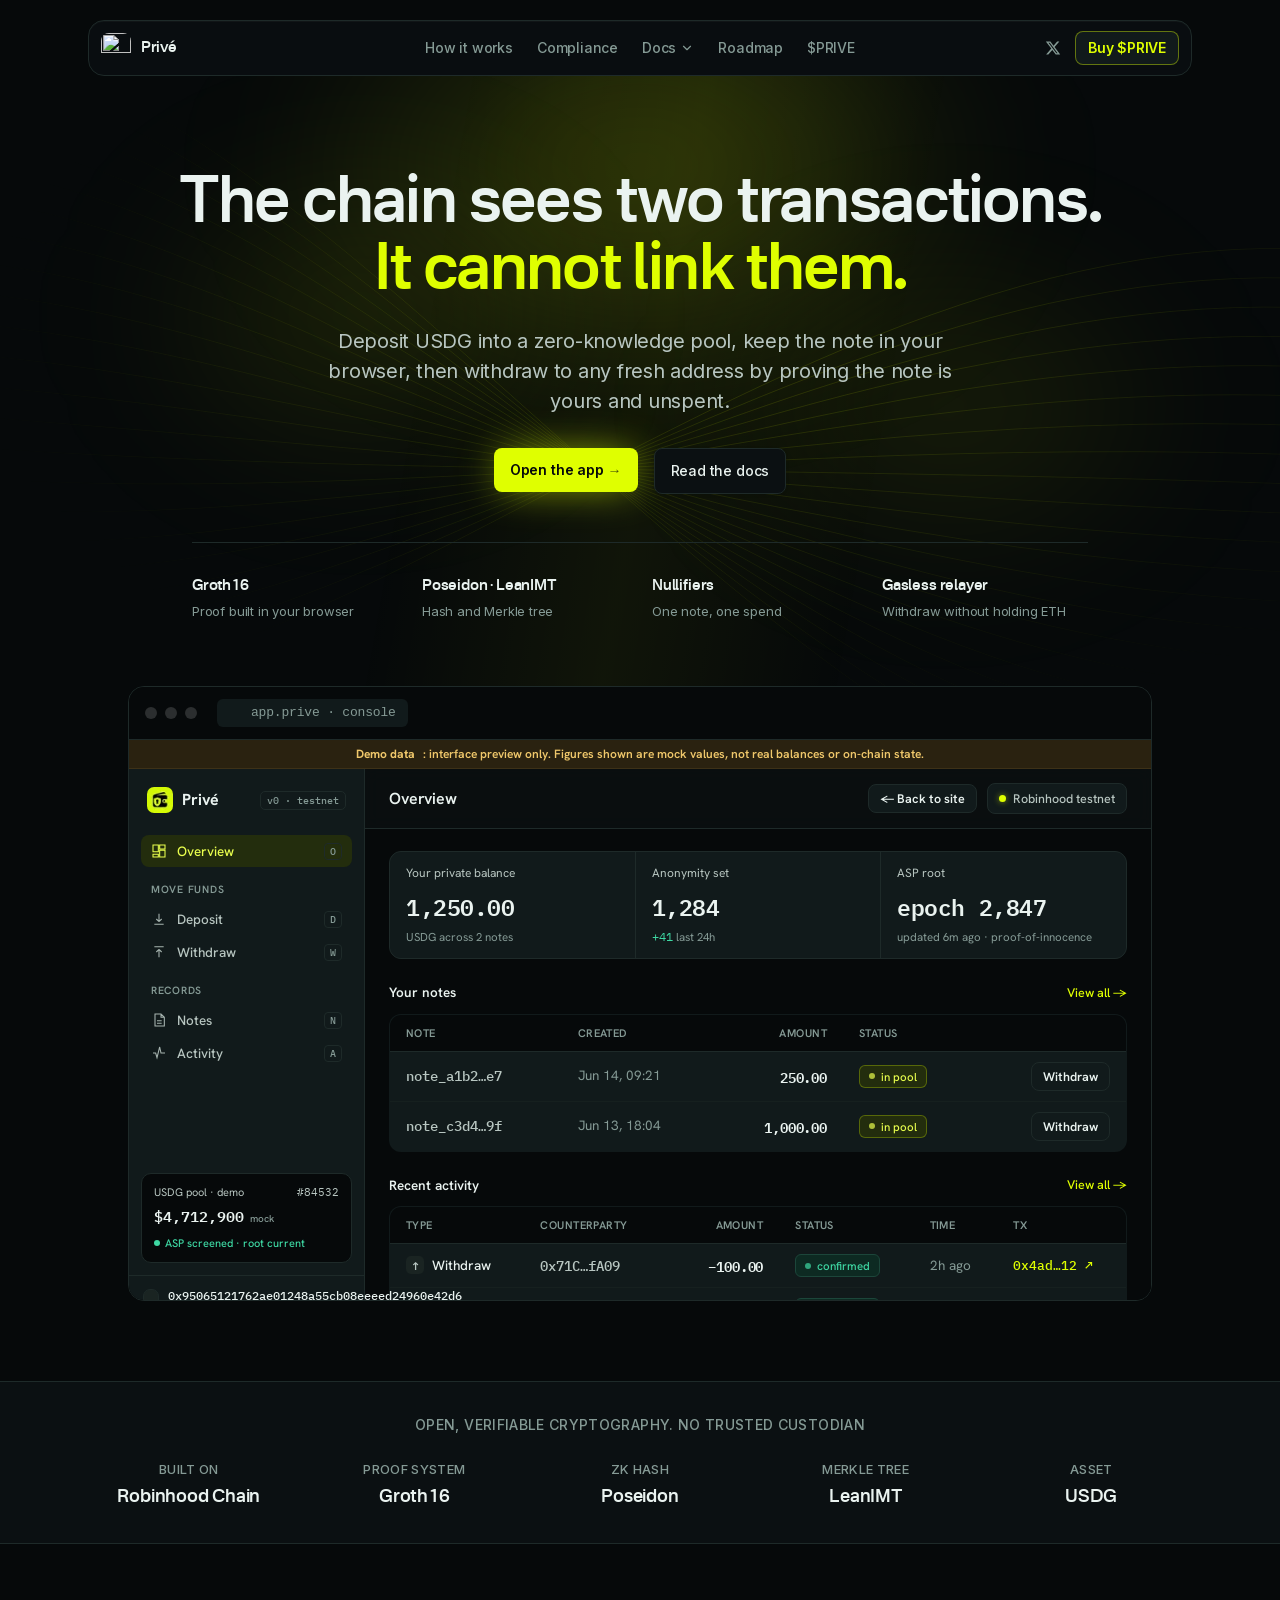
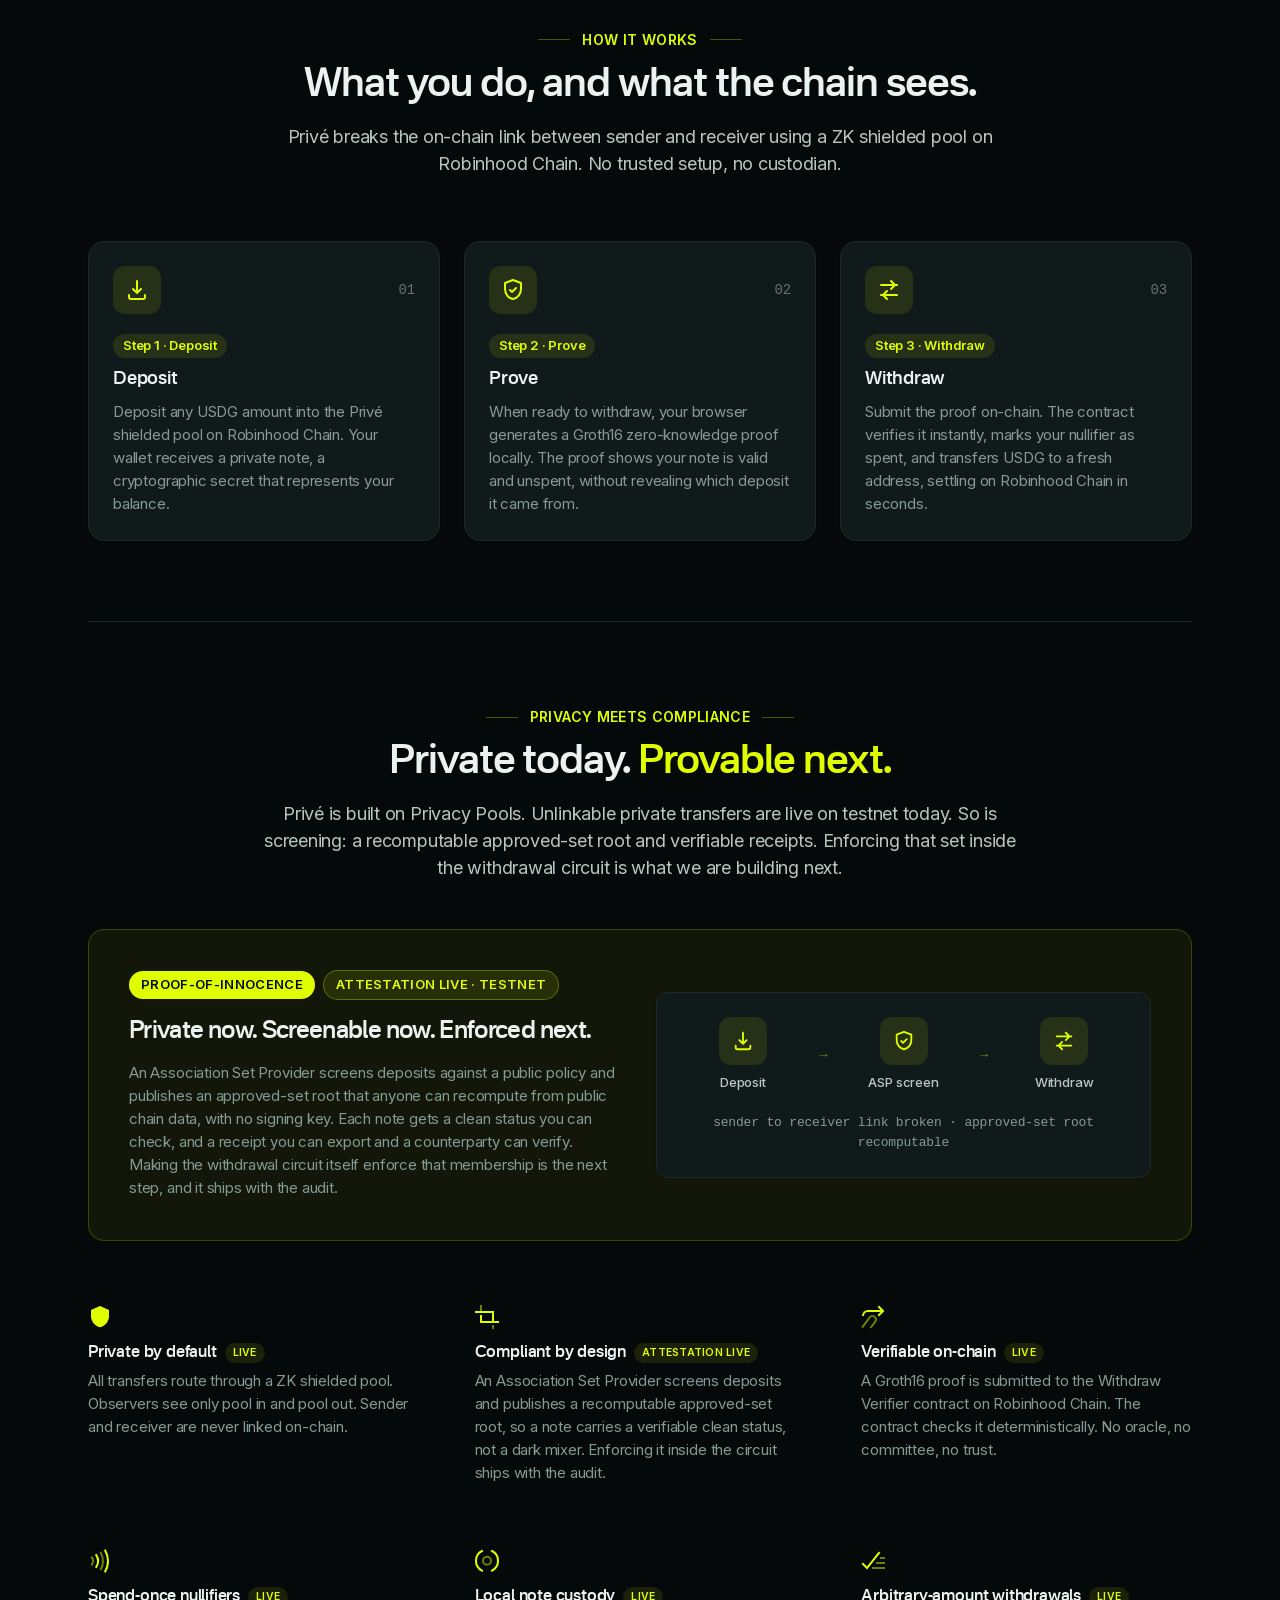
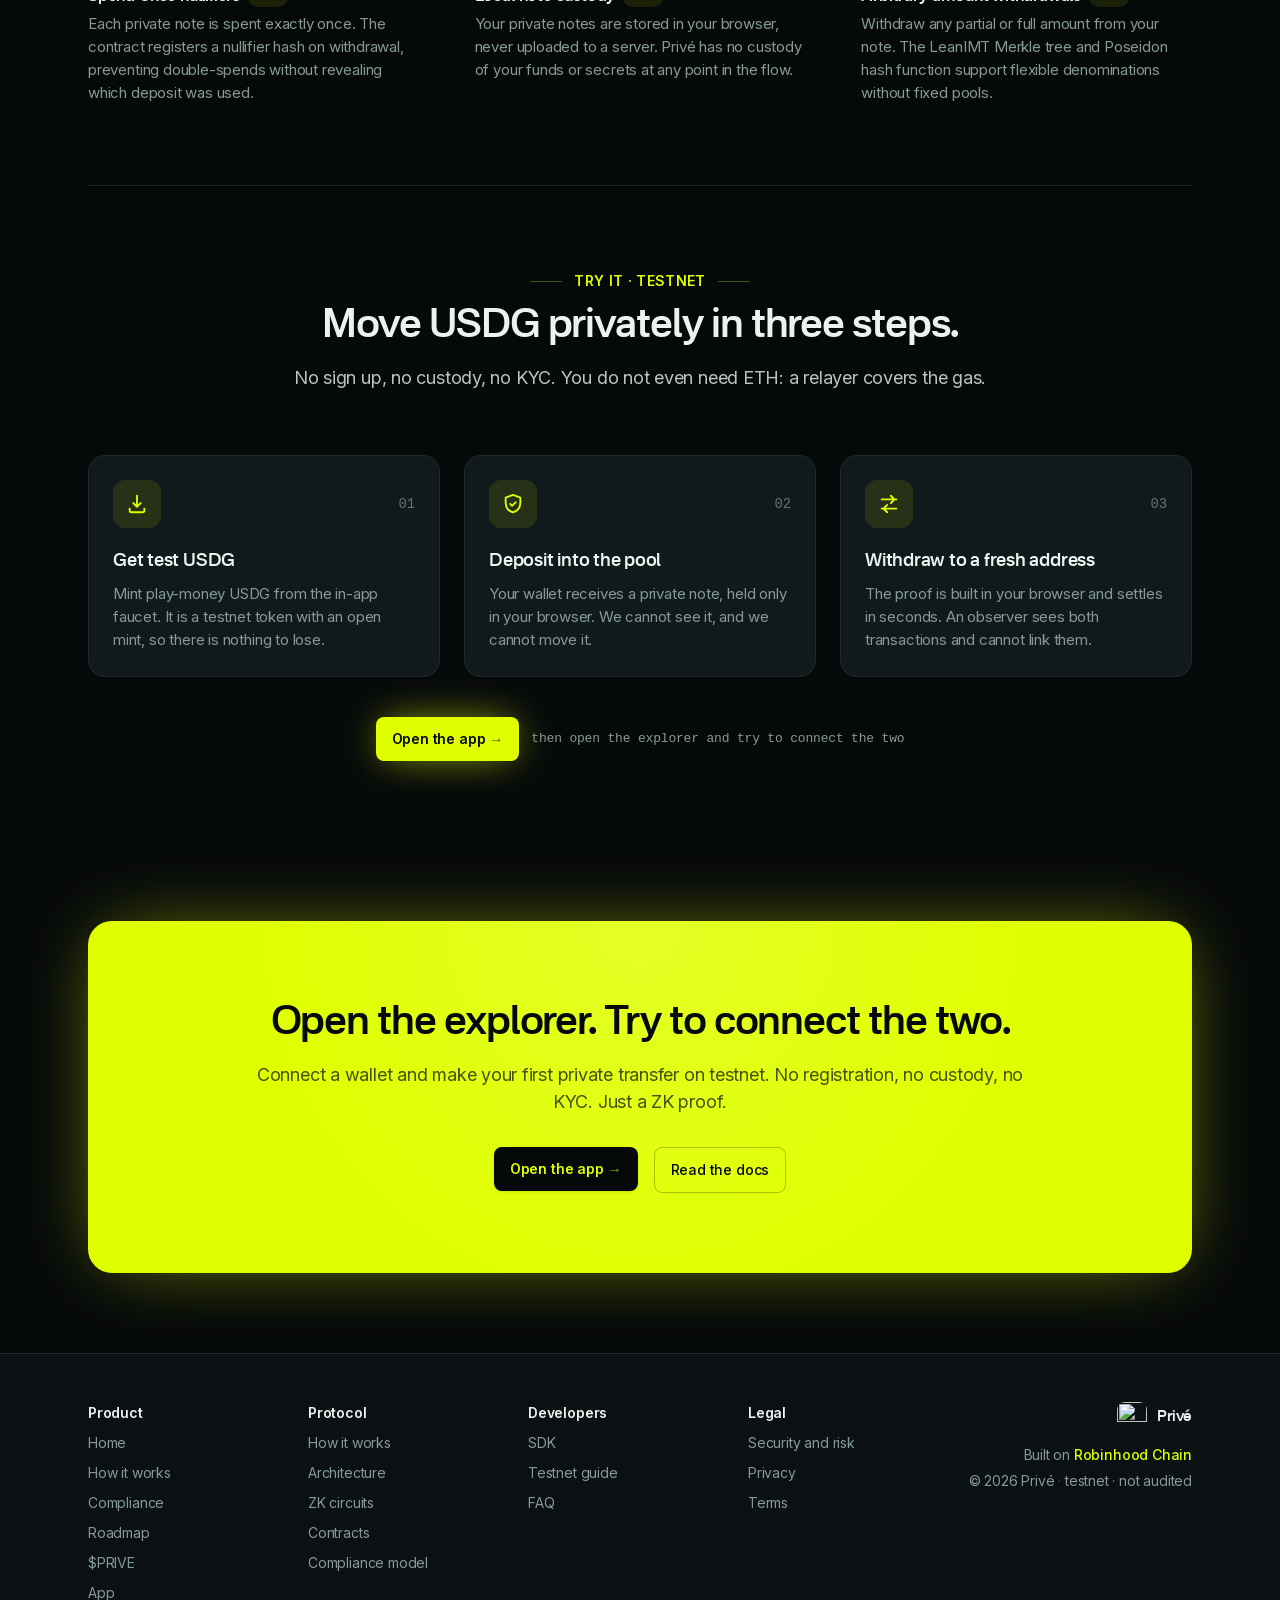
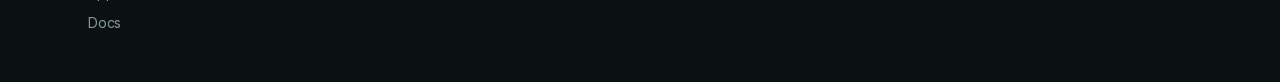
==== commit 446affd7: "update" ====
--- a/index.html
+++ b/index.html
@@ -41,7 +41,7 @@
     <link
       rel="preload"
       as="image"
-      imagesrcset="/_next/image?url=%2Flogo.png&amp;w=32&amp;q=75 1x, /_next/image?url=%2Flogo.png&amp;w=64&amp;q=75 2x"
+      href="/logo.png"
     />
     <link
       rel="stylesheet"
@@ -172,11 +172,7 @@
                   data-nimg="1"
                   class="rounded-lg"
                   style="color: transparent"
-                  srcset="
-                    /_next/image?url=%2Flogo.png&amp;w=32&amp;q=75 1x,
-                    /_next/image?url=%2Flogo.png&amp;w=64&amp;q=75 2x
-                  "
-                  src="/_next/image?url=%2Flogo.png&amp;w=64&amp;q=75"
+                  src="/logo.png"
                 /><span
                   class="font-nacelle text-base font-semibold tracking-tight text-fg"
                   >Privé</span
@@ -564,11 +560,7 @@
                         data-nimg="1"
                         class="rounded-[3px]"
                         style="color: transparent"
-                        srcset="
-                          /_next/image?url=%2Flogo.png&amp;w=16&amp;q=75 1x,
-                          /_next/image?url=%2Flogo.png&amp;w=32&amp;q=75 2x
-                        "
-                        src="/_next/image?url=%2Flogo.png&amp;w=32&amp;q=75"
+                        src="/logo.png"
                       />app.prive · console</span
                     >
                   </div>
@@ -1577,11 +1569,7 @@
                     data-nimg="1"
                     class="rounded-lg"
                     style="color: transparent"
-                    srcset="
-                      /_next/image?url=%2Flogo.png&amp;w=32&amp;q=75 1x,
-                      /_next/image?url=%2Flogo.png&amp;w=64&amp;q=75 2x
-                    "
-                    src="/_next/image?url=%2Flogo.png&amp;w=64&amp;q=75"
+                    src="/logo.png"
                   /><span
                     class="font-nacelle text-base font-semibold tracking-tight text-fg"
                     >Privé</span
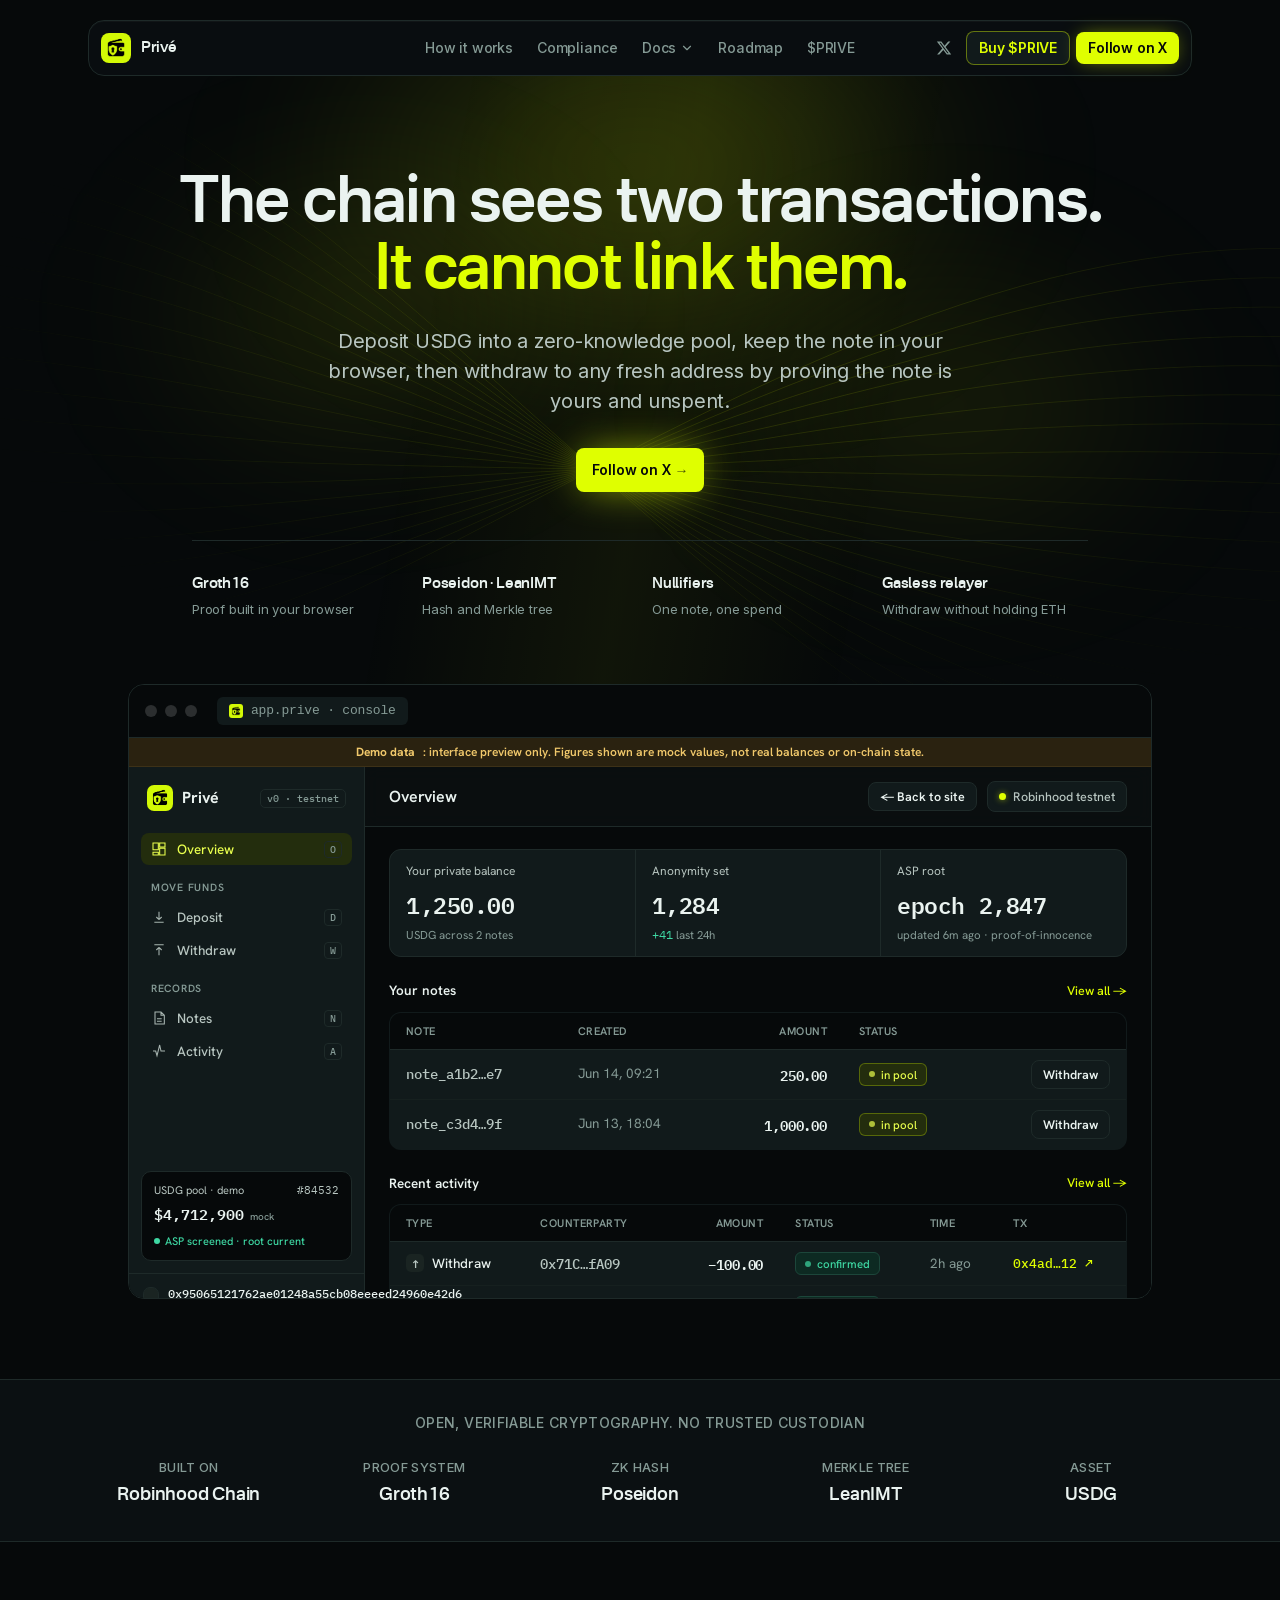
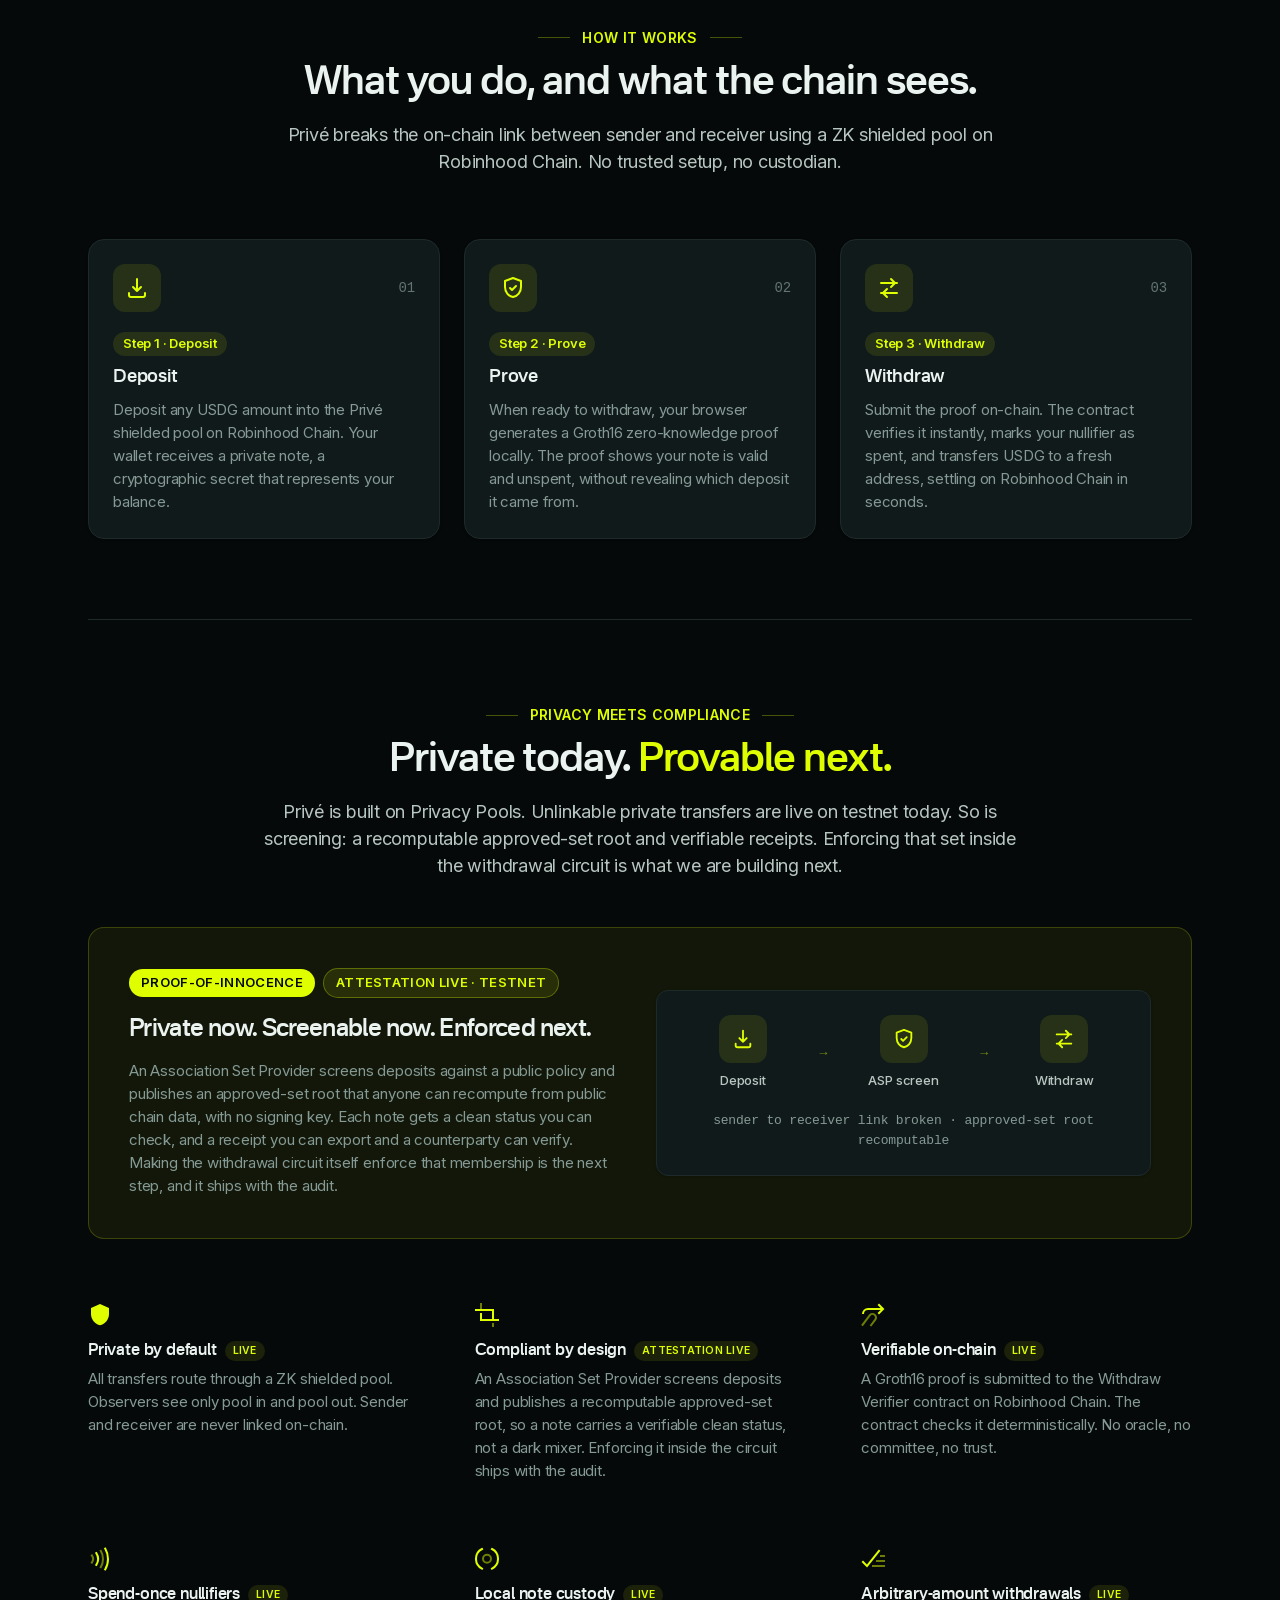
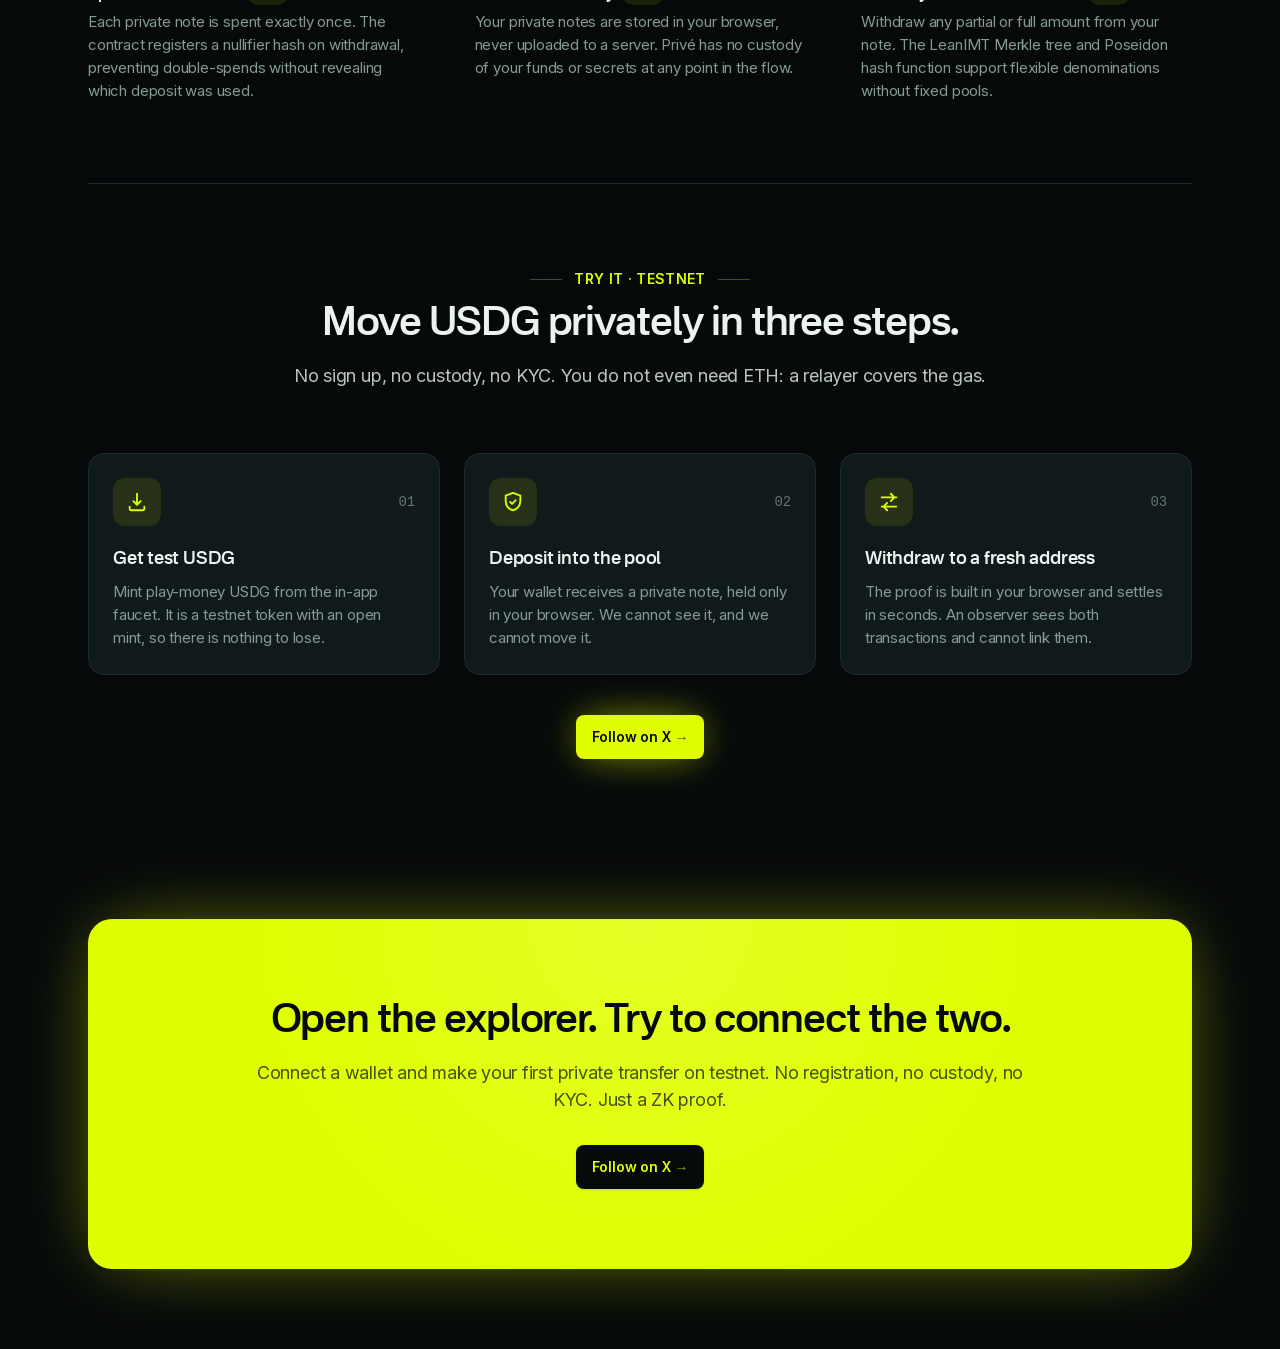
==== commit 2773a36d: "update" ====
--- a/index.html
+++ b/index.html
@@ -227,7 +227,7 @@
             <ul class="flex flex-1 items-center justify-end gap-1.5">
               <li class="hidden sm:block">
                 <a
-                  href="https://x.com/privepayapp"
+                  href="https://x.com/privepay_rh"
                   target="_blank"
                   rel="noopener noreferrer"
                   aria-label="Privé on X"
@@ -256,8 +256,10 @@
               <li>
                 <a
                   class="btn-sm bg-rh-green py-[5px] font-semibold text-ink shadow-[0_0_20px_-6px_rgba(223,255,0,0.7)] transition-colors hover:bg-rh-green-hover"
-                  href="https://app.privepay.app"
-                  >Open the app</a
+                  href="https://x.com/privepay_rh"
+                  target="_blank"
+                  rel="noopener noreferrer"
+                  >Follow on X</a
                 >
               </li>
               <li class="md:hidden">
@@ -467,20 +469,15 @@
                     <div data-aos="fade-up" data-aos-delay="400">
                       <a
                         class="btn group mb-4 w-full bg-rh-green font-semibold text-ink shadow-[0_0_40px_-8px_rgba(223,255,0,0.8)] transition-colors hover:bg-rh-green-hover sm:mb-0 sm:w-auto"
-                        href="https://app.privepay.app"
+                        href="https://x.com/privepay_rh"
+                        target="_blank"
+                        rel="noopener noreferrer"
                         ><span class="relative inline-flex items-center"
-                          >Open the app<span
+                          >Follow on X<span
                             class="ml-1 tracking-normal text-ink/70 transition-transform group-hover:translate-x-0.5"
                             >→</span
                           ></span
                         ></a
-                      >
-                    </div>
-                    <div data-aos="fade-up" data-aos-delay="600">
-                      <a
-                        class="btn relative w-full border border-line bg-ink-2 text-fg shadow-sm transition-colors hover:border-rh-green/40 hover:bg-ink-3 sm:ml-4 sm:w-auto"
-                        href="/docs"
-                        >Read the docs</a
                       >
                     </div>
                   </div>
@@ -1328,15 +1325,15 @@
               >
                 <a
                   class="btn group w-full bg-rh-green font-semibold text-ink shadow-[0_0_40px_-8px_rgba(223,255,0,0.8)] transition-colors hover:bg-rh-green-hover sm:w-auto"
-                  href="https://app.privepay.app"
+                  href="https://x.com/privepay_rh"
+                  target="_blank"
+                  rel="noopener noreferrer"
                   ><span class="relative inline-flex items-center"
-                    >Open the app<span
+                    >Follow on X<span
                       class="ml-1 tracking-normal text-ink/70 transition-transform group-hover:translate-x-0.5"
                       >→</span
                     ></span
                   ></a
-                ><span class="font-mono text-xs text-fg-muted"
-                  >then open the explorer and try to connect the two</span
                 >
               </div>
             </div>
@@ -1381,22 +1378,17 @@
                     <div data-aos="fade-up" data-aos-delay="400">
                       <a
                         class="btn group mb-4 w-full bg-ink font-semibold text-rh-green shadow-sm transition-colors hover:bg-ink-2 sm:mb-0 sm:w-auto"
-                        href="https://app.privepay.app"
+                        href="https://x.com/privepay_rh"
+                        target="_blank"
+                        rel="noopener noreferrer"
                         ><span class="relative inline-flex items-center"
-                          >Open the app<span
+                          >Follow on X<span
                             class="ml-1 tracking-normal text-rh-green/70 transition-transform group-hover:translate-x-0.5"
                             >→</span
                           ></span
                         ></a
                       >
                     </div>
-                    <div data-aos="fade-up" data-aos-delay="600">
-                      <a
-                        class="btn relative w-full border border-ink/25 bg-transparent text-ink transition-colors hover:bg-ink/10 sm:ml-4 sm:w-auto"
-                        href="/docs"
-                        >Read the docs</a
-                      >
-                    </div>
                   </div>
                 </div>
               </div>
@@ -1404,7 +1396,7 @@
           </div>
         </section>
       </main>
-      <footer class="border-t border-line bg-ink-2">
+      <footer class="hidden border-t border-line bg-ink-2">
         <div class="relative mx-auto max-w-6xl px-4 sm:px-6">
           <div
             class="grid grid-cols-2 justify-between gap-12 py-8 sm:grid-rows-[auto_auto] md:grid-cols-4 md:grid-rows-[auto_auto] md:py-12 lg:grid-cols-[repeat(4,minmax(0,140px))_1fr] lg:grid-rows-1 xl:gap-20"
@@ -1613,7 +1605,7 @@
     <script>
       self.__next_f.push([
         1,
-        '0:{"P":null,"b":"h-VZih721sRhgR9_6WyY8","p":"","c":["",""],"i":false,"f":[[["",{"children":["(default)",{"children":["__PAGE__",{}]}]},"$undefined","$undefined",true],["",["$","$1","c",{"children":[[["$","link","0",{"rel":"stylesheet","href":"/_next/static/css/548167fef9fabaf6.css?dpl=dpl_FEVBK7wiTJwCc8p5UtqSNQPDiqBx","precedence":"next","crossOrigin":"$undefined","nonce":"$undefined"}]],["$","html",null,{"lang":"en","children":["$","body",null,{"className":"__variable_f367f3 __variable_f04781 bg-ink font-inter text-base text-fg-muted antialiased","children":["$","div",null,{"className":"flex min-h-screen flex-col overflow-hidden supports-[overflow:clip]:overflow-clip","children":[["$","$L2",null,{}],["$","$L3",null,{"parallelRouterKey":"children","segmentPath":["children"],"error":"$undefined","errorStyles":"$undefined","errorScripts":"$undefined","template":["$","$L4",null,{}],"templateStyles":"$undefined","templateScripts":"$undefined","notFound":[[],[["$","title",null,{"children":"404: This page could not be found."}],["$","div",null,{"style":{"fontFamily":"system-ui,\\"Segoe UI\\",Roboto,Helvetica,Arial,sans-serif,\\"Apple Color Emoji\\",\\"Segoe UI Emoji\\"","height":"100vh","textAlign":"center","display":"flex","flexDirection":"column","alignItems":"center","justifyContent":"center"},"children":["$","div",null,{"children":[["$","style",null,{"dangerouslySetInnerHTML":{"__html":"body{color:#000;background:#fff;margin:0}.next-error-h1{border-right:1px solid rgba(0,0,0,.3)}@media (prefers-color-scheme:dark){body{color:#fff;background:#000}.next-error-h1{border-right:1px solid rgba(255,255,255,.3)}}"}}],["$","h1",null,{"className":"next-error-h1","style":{"display":"inline-block","margin":"0 20px 0 0","padding":"0 23px 0 0","fontSize":24,"fontWeight":500,"verticalAlign":"top","lineHeight":"49px"},"children":404}],["$","div",null,{"style":{"display":"inline-block"},"children":["$","h2",null,{"style":{"fontSize":14,"fontWeight":400,"lineHeight":"49px","margin":0},"children":"This page could not be found."}]}]]}]}]]],"forbidden":"$undefined","unauthorized":"$undefined"}]]}]}]}]]}],{"children":["(default)",["$","$1","c",{"children":[[["$","link","0",{"rel":"stylesheet","href":"/_next/static/css/ed5c0e527bc7c5ea.css?dpl=dpl_FEVBK7wiTJwCc8p5UtqSNQPDiqBx","precedence":"next","crossOrigin":"$undefined","nonce":"$undefined"}]],["$","$L5",null,{"Component":"$6","slots":{"children":["$","$L3",null,{"parallelRouterKey":"children","segmentPath":["children","(default)","children"],"error":"$undefined","errorStyles":"$undefined","errorScripts":"$undefined","template":["$","$L4",null,{}],"templateStyles":"$undefined","templateScripts":"$undefined","notFound":[[],[["$","title",null,{"children":"404: This page could not be found."}],["$","div",null,{"style":"$0:f:0:1:1:props:children:1:props:children:props:children:props:children:1:props:notFound:1:1:props:style","children":["$","div",null,{"children":[["$","style",null,{"dangerouslySetInnerHTML":{"__html":"body{color:#000;background:#fff;margin:0}.next-error-h1{border-right:1px solid rgba(0,0,0,.3)}@media (prefers-color-scheme:dark){body{color:#fff;background:#000}.next-error-h1{border-right:1px solid rgba(255,255,255,.3)}}"}}],["$","h1",null,{"className":"next-error-h1","style":"$0:f:0:1:1:props:children:1:props:children:props:children:props:children:1:props:notFound:1:1:props:children:props:children:1:props:style","children":404}],["$","div",null,{"style":"$0:f:0:1:1:props:children:1:props:children:props:children:props:children:1:props:notFound:1:1:props:children:props:children:2:props:style","children":["$","h2",null,{"style":"$0:f:0:1:1:props:children:1:props:children:props:children:props:children:1:props:notFound:1:1:props:children:props:children:2:props:children:props:style","children":"This page could not be found."}]}]]}]}]]],"forbidden":"$undefined","unauthorized":"$undefined"}]},"params":{},"promise":"$@7"}]]}],{"children":["__PAGE__",["$","$1","c",{"children":[[["$","div",null,{"className":"pointer-events-none absolute inset-x-0 top-0 -z-10 h-[780px] overflow-hidden","aria-hidden":"true","children":[["$","svg",null,{"className":"waves absolute inset-0 h-full w-full","viewBox":"0 0 1440 780","preserveAspectRatio":"xMidYMid slice","fill":"none","children":["$","g",null,{"className":"waves-g","children":[["$","path","0",{"d":"M -160 14 C 340 -300.6, 900 1023.4, 1600 756","stroke":"#DFFF00","strokeWidth":"1","opacity":0.14}],["$","path","1",{"d":"M -160 40 C 340 -246, 900 974, 1600 730","stroke":"#DFFF00","strokeWidth":"1","opacity":0.14}],["$","path","2",{"d":"M -160 66 C 340 -191.40000000000003, 900 924.5999999999999, 1600 704","stroke":"#DFFF00","strokeWidth":"1","opacity":0.14}],["$","path","3",{"d":"M -160 92 C 340 -136.8, 900 875.2, 1600 678","stroke":"#DFFF00","strokeWidth":"1","opacity":0.14}],["$","path","4",{"d":"M -160 118 C 340 -82.19999999999999, 900 825.8, 1600 652","stroke":"#DFFF00","strokeWidth":"1","opacity":0.14}],["$","path","5",{"d":"M -160 144 C 340 -27.600000000000023, 900 776.4, 1600 626","stroke":"#DFFF00","strokeWidth":"1","opacity":0.14}],["$","path","6",{"d":"M -160 170 C 340 27, 900 727, 1600 600","stroke":"#DFFF00","strokeWidth":"1","opacity":0.14}],["$","path","7",{"d":"M -160 196 C 340 81.6, 900 677.6, 1600 574","stroke":"#DFFF00","strokeWidth":"1","opacity":0.14}],["$","path","8",{"d":"M -160 222 C 340 136.2, 900 628.2, 1600 548","stroke":"#DFFF00","strokeWidth":"1","opacity":0.14}],["$","path","9",{"d":"M -160 248 C 340 190.8, 900 578.8, 1600 522","stroke":"#DFFF00","strokeWidth":"1","opacity":0.14}],["$","path","10",{"d":"M -160 274 C 340 245.4, 900 529.4, 1600 496","stroke":"#DFFF00","strokeWidth":"1","opacity":0.14}],["$","path","11",{"d":"M -160 300 C 340 300, 900 480, 1600 470","stroke":"#DFFF00","strokeWidth":"1","opacity":0.14}],["$","path","12",{"d":"M -160 326 C 340 354.6, 900 430.6, 1600 444","stroke":"#DFFF00","strokeWidth":"1","opacity":0.14}],["$","path","13",{"d":"M -160 352 C 340 409.2, 900 381.2, 1600 418","stroke":"#DFFF00","strokeWidth":"1","opacity":0.14}],["$","path","14",{"d":"M -160 378 C 340 463.8, 900 331.8, 1600 392","stroke":"#DFFF00","strokeWidth":"1","opacity":0.14}],["$","path","15",{"d":"M -160 404 C 340 518.4, 900 282.4, 1600 366","stroke":"#DFFF00","strokeWidth":"1","opacity":0.14}],["$","path","16",{"d":"M -160 430 C 340 573, 900 233, 1600 340","stroke":"#DFFF00","strokeWidth":"1","opacity":0.14}],["$","path","17",{"d":"M -160 456 C 340 627.6, 900 183.60000000000002, 1600 314","stroke":"#DFFF00","strokeWidth":"1","opacity":0.14}],["$","path","18",{"d":"M -160 482 C 340 682.2, 900 134.2, 1600 288","stroke":"#DFFF00","strokeWidth":"1","opacity":0.14}],["$","path","19",{"d":"M -160 508 C 340 736.8, 900 84.80000000000001, 1600 262","stroke":"#DFFF00","strokeWidth":"1","opacity":0.14}],["$","path","20",{"d":"M -160 534 C 340 791.4000000000001, 900 35.400000000000034, 1600 236","stroke":"#DFFF00","strokeWidth":"1","opacity":0.14}],["$","path","21",{"d":"M -160 560 C 340 846, 900 -14, 1600 210","stroke":"#DFFF00","strokeWidth":"1","opacity":0.14}]]}]}],["$","div",null,{"className":"aurora aurora-1"}],["$","div",null,{"className":"aurora aurora-2"}],["$","div",null,{"className":"aurora aurora-3"}],["$","div",null,{"className":"sweep"}]]}],["$","section",null,{"children":["$","div",null,{"className":"mx-auto max-w-6xl px-4 sm:px-6","children":["$","div",null,{"className":"pb-12 pt-16 md:pb-20 md:pt-24","children":[["$","div",null,{"className":"pb-12 text-center md:pb-16","children":[["$","h1",null,{"className":"pb-5 font-nacelle text-4xl font-semibold leading-[1.05] tracking-tight text-fg md:text-6xl","data-aos":"fade-up","children":["The chain sees two transactions.",["$","br",null,{}],["$","span",null,{"className":"text-rh-green","children":"It cannot link them."}]]}],["$","div",null,{"className":"mx-auto max-w-2xl","children":[["$","p",null,{"className":"mb-8 text-lg text-fg-soft md:text-xl","data-aos":"fade-up","data-aos-delay":200,"children":"Deposit USDG into a zero-knowledge pool, keep the note in your browser, then withdraw to any fresh address by proving the note is yours and unspent."}],["$","div",null,{"className":"mx-auto max-w-xs sm:flex sm:max-w-none sm:justify-center","children":[["$","div",null,{"data-aos":"fade-up","data-aos-delay":400,"children":["$","a",null,{"className":"btn group mb-4 w-full bg-rh-green font-semibold text-ink shadow-[0_0_40px_-8px_rgba(223,255,0,0.8)] transition-colors hover:bg-rh-green-hover sm:mb-0 sm:w-auto","href":"https://app.privepay.app","children":["$","span",null,{"className":"relative inline-flex items-center","children":["Open the app",["$","span",null,{"className":"ml-1 tracking-normal text-ink/70 transition-transform group-hover:translate-x-0.5","children":"→"}]]}]}]}],["$","div",null,{"data-aos":"fade-up","data-aos-delay":600,"children":["$","a",null,{"className":"btn relative w-full border border-line bg-ink-2 text-fg shadow-sm transition-colors hover:border-rh-green/40 hover:bg-ink-3 sm:ml-4 sm:w-auto","href":"/docs","children":"Read the docs"}]}]]}]]}],["$","div",null,{"className":"mx-auto mt-12 grid max-w-4xl grid-cols-2 gap-x-6 gap-y-6 border-t border-line pt-8 md:grid-cols-4","data-aos":"fade-up","data-aos-delay":700,"children":[["$","div","Groth16",{"className":"text-center md:text-left","children":[["$","div",null,{"className":"font-nacelle text-base font-semibold text-fg","children":"Groth16"}],["$","div",null,{"className":"mt-1 text-xs text-fg-muted","children":"Proof built in your browser"}]]}],["$","div","Poseidon · LeanIMT",{"className":"text-center md:text-left","children":[["$","div",null,{"className":"font-nacelle text-base font-semibold text-fg","children":"Poseidon · LeanIMT"}],["$","div",null,{"className":"mt-1 text-xs text-fg-muted","children":"Hash and Merkle tree"}]]}],["$","div","Nullifiers",{"className":"text-center md:text-left","children":[["$","div",null,{"className":"font-nacelle text-base font-semibold text-fg","children":"Nullifiers"}],["$","div",null,{"className":"mt-1 text-xs text-fg-muted","children":"One note, one spend"}]]}],["$","div","Gasless relayer",{"className":"text-center md:text-left","children":[["$","div",null,{"className":"font-nacelle text-base font-semibold text-fg","children":"Gasless relayer"}],["$","div",null,{"className":"mt-1 text-xs text-fg-muted","children":"Withdraw without holding ETH"}]]}]]}]]}],["$","div",null,{"className":"mx-auto max-w-5xl","data-aos":"fade-up","data-aos-delay":300,"children":["$","div",null,{"className":"relative overflow-hidden rounded-2xl border border-line bg-ink-2 shadow-2xl shadow-black/60 ring-1 ring-rh-green/15","children":[["$","div",null,{"className":"pointer-events-none absolute -inset-x-10 -top-24 -z-0 h-48 opacity-70","aria-hidden":"true","style":{"background":"radial-gradient(ellipse at center, rgba(223,255,0,0.22), rgba(223,255,0,0) 70%)"}}],["$","div",null,{"className":"relative flex items-center gap-2 border-b border-line bg-ink px-4 py-3","children":[["$","span",null,{"className":"h-3 w-3 rounded-full bg-white/15"}],["$","span",null,{"className":"h-3 w-3 rounded-full bg-white/15"}],["$","span",null,{"className":"h-3 w-3 rounded-full bg-white/15"}],["$","span",null,{"className":"ml-3 inline-flex items-center gap-2 rounded-md bg-ink-3 px-3 py-1 font-mono text-xs text-fg-muted ring-1 ring-line","children":[["$","$L8",null,{"src":"/logo.png","alt":"","width":14,"height":14,"className":"rounded-[3px]"}],"app.prive · console"]}]]}],["$","iframe",null,{"src":"/console.html","title":"Privé console · deposit and withdraw","className":"relative block h-[560px] w-full bg-ink","loading":"lazy"}]]}]}]]}]}]}],["$","section",null,{"className":"border-y border-line bg-ink-2","children":["$","div",null,{"className":"mx-auto max-w-6xl px-4 sm:px-6","children":["$","div",null,{"className":"py-8","children":[["$","p",null,{"className":"mb-6 text-center text-sm font-medium uppercase tracking-wide text-fg-muted","children":"Open, verifiable cryptography. No trusted custodian"}],["$","div",null,{"className":"grid grid-cols-2 gap-x-6 gap-y-6 sm:grid-cols-3 lg:grid-cols-5","children":[["$","div","0",{"className":"text-center","children":[["$","div",null,{"className":"text-xs font-medium uppercase tracking-wide text-fg-muted","children":"Built on"}],["$","div",null,{"className":"mt-1 font-nacelle text-lg font-semibold text-fg","children":"Robinhood Chain"}]]}],["$","div","1",{"className":"text-center","children":[["$","div",null,{"className":"text-xs font-medium uppercase tracking-wide text-fg-muted","children":"Proof system"}],["$","div",null,{"className":"mt-1 font-nacelle text-lg font-semibold text-fg","children":"Groth16"}]]}],["$","div","2",{"className":"text-center","children":[["$","div",null,{"className":"text-xs font-medium uppercase tracking-wide text-fg-muted","children":"ZK hash"}],["$","div",null,{"className":"mt-1 font-nacelle text-lg font-semibold text-fg","children":"Poseidon"}]]}],["$","div","3",{"className":"text-center","children":[["$","div",null,{"className":"text-xs font-medium uppercase tracking-wide text-fg-muted","children":"Merkle tree"}],["$","div",null,{"className":"mt-1 font-nacelle text-lg font-semibold text-fg","children":"LeanIMT"}]]}],["$","div","4",{"className":"text-center","children":[["$","div",null,{"className":"text-xs font-medium uppercase tracking-wide text-fg-muted","children":"Asset"}],["$","div",null,{"className":"mt-1 font-nacelle text-lg font-semibold text-fg","children":"USDG"}]]}]]}]]}]}]}],["$","section",null,{"id":"how-it-works","className":"bg-ink","children":["$","div",null,{"className":"mx-auto max-w-6xl px-4 sm:px-6","children":["$","div",null,{"className":"py-12 md:py-20","children":[["$","div",null,{"className":"mx-auto max-w-3xl pb-12 text-center md:pb-16","children":[["$","div",null,{"className":"inline-flex items-center gap-3 pb-3 before:h-px before:w-8 before:bg-rh-green/30 after:h-px after:w-8 after:bg-rh-green/30","children":["$","span",null,{"className":"text-sm font-semibold uppercase tracking-wide text-rh-green","children":"How it works"}]}],["$","h2",null,{"className":"pb-4 font-nacelle text-3xl font-semibold text-fg md:text-4xl","children":"What you do, and what the chain sees."}],["$","p",null,{"className":"text-lg text-fg-soft","children":"Privé breaks the on-chain link between sender and receiver using a ZK shielded pool on Robinhood Chain. No trusted setup, no custodian."}]]}],["$","div",null,{"className":"mx-auto grid max-w-sm items-start gap-6 lg:max-w-none lg:grid-cols-3","children":[["$","div","0",{"className":"group relative h-full rounded-2xl border border-line bg-ink-3 p-6 shadow-sm transition-colors hover:border-rh-green/30","data-aos":"fade-up","data-aos-delay":0,"children":[["$","div",null,{"className":"mb-5 flex items-center justify-between","children":[["$","span",null,{"className":"inline-flex h-12 w-12 items-center justify-center rounded-xl bg-rh-green/10 text-rh-green","children":["$","svg",null,{"width":24,"height":24,"viewBox":"0 0 24 24","fill":"none","aria-hidden":"true","children":[["$","path",null,{"d":"M12 3v12m0 0 4-4m-4 4-4-4","stroke":"currentColor","strokeWidth":2,"strokeLinecap":"round","strokeLinejoin":"round"}],["$","path",null,{"d":"M4 17v2a2 2 0 0 0 2 2h12a2 2 0 0 0 2-2v-2","stroke":"currentColor","strokeWidth":2,"strokeLinecap":"round","strokeLinejoin":"round"}]]}]}],["$","span",null,{"className":"font-mono text-sm font-medium text-fg-muted/70","children":["0",1]}]]}],["$","div",null,{"className":"mb-2","children":["$","span",null,{"className":"inline-flex rounded-full bg-rh-green/10 px-2.5 py-0.5 text-xs font-semibold text-rh-green","children":["Step 1"," · ","Deposit"]}]}],["$","h3",null,{"className":"mb-2 font-nacelle text-lg font-semibold text-fg","children":"Deposit"}],["$","p",null,{"className":"text-fg-muted","children":"Deposit any USDG amount into the Privé shielded pool on Robinhood Chain. Your wallet receives a private note, a cryptographic secret that represents your balance."}]]}],["$","div","1",{"className":"group relative h-full rounded-2xl border border-line bg-ink-3 p-6 shadow-sm transition-colors hover:border-rh-green/30","data-aos":"fade-up","data-aos-delay":150,"children":[["$","div",null,{"className":"mb-5 flex items-center justify-between","children":[["$","span",null,{"className":"inline-flex h-12 w-12 items-center justify-center rounded-xl bg-rh-green/10 text-rh-green","children":["$","svg",null,{"width":24,"height":24,"viewBox":"0 0 24 24","fill":"none","aria-hidden":"true","children":[["$","path",null,{"d":"M12 2 4 5v6c0 5 3.4 9.1 8 10 4.6-.9 8-5 8-10V5l-8-3Z","stroke":"currentColor","strokeWidth":2,"strokeLinejoin":"round"}],["$","path",null,{"d":"m9 12 2 2 4-4","stroke":"currentColor","strokeWidth":2,"strokeLinecap":"round","strokeLinejoin":"round"}]]}]}],["$","span",null,{"className":"font-mono text-sm font-medium text-fg-muted/70","children":["0",2]}]]}],["$","div",null,{"className":"mb-2","children":["$","span",null,{"className":"inline-flex rounded-full bg-rh-green/10 px-2.5 py-0.5 text-xs font-semibold text-rh-green","children":["Step 2"," · ","Prove"]}]}],["$","h3",null,{"className":"mb-2 font-nacelle text-lg font-semibold text-fg","children":"Prove"}],["$","p",null,{"className":"text-fg-muted","children":"When ready to withdraw, your browser generates a Groth16 zero-knowledge proof locally. The proof shows your note is valid and unspent, without revealing which deposit it came from."}]]}],["$","div","2",{"className":"group relative h-full rounded-2xl border border-line bg-ink-3 p-6 shadow-sm transition-colors hover:border-rh-green/30","data-aos":"fade-up","data-aos-delay":300,"children":[["$","div",null,{"className":"mb-5 flex items-center justify-between","children":[["$","span",null,{"className":"inline-flex h-12 w-12 items-center justify-center rounded-xl bg-rh-green/10 text-rh-green","children":["$","svg",null,{"width":24,"height":24,"viewBox":"0 0 24 24","fill":"none","aria-hidden":"true","children":[["$","path",null,{"d":"M4 7h16M14 3l4 4-4 4","stroke":"currentColor","strokeWidth":2,"strokeLinecap":"round","strokeLinejoin":"round"}],["$","path",null,{"d":"M20 17H4m6 4-4-4 4-4","stroke":"currentColor","strokeWidth":2,"strokeLinecap":"round","strokeLinejoin":"round"}]]}]}],["$","span",null,{"className":"font-mono text-sm font-medium text-fg-muted/70","children":["0",3]}]]}],["$","div",null,{"className":"mb-2","children":["$","span",null,{"className":"inline-flex rounded-full bg-rh-green/10 px-2.5 py-0.5 text-xs font-semibold text-rh-green","children":["Step 3"," · ","Withdraw"]}]}],["$","h3",null,{"className":"mb-2 font-nacelle text-lg font-semibold text-fg","children":"Withdraw"}],["$","p",null,{"className":"text-fg-muted","children":"Submit the proof on-chain. The contract verifies it instantly, marks your nullifier as spent, and transfers USDG to a fresh address, settling on Robinhood Chain in seconds."}]]}]]}]]}]}]}],["$","section",null,{"className":"relative bg-ink","id":"compliance","children":["$","div",null,{"className":"mx-auto max-w-6xl px-4 sm:px-6","children":["$","div",null,{"className":"border-t border-line py-12 md:py-20","children":[["$","div",null,{"className":"mx-auto max-w-3xl pb-4 text-center md:pb-12","children":[["$","div",null,{"className":"inline-flex items-center gap-3 pb-3 before:h-px before:w-8 before:bg-rh-green/30 after:h-px after:w-8 after:bg-rh-green/30","children":["$","span",null,{"className":"text-sm font-semibold uppercase tracking-wide text-rh-green","children":"Privacy meets compliance"}]}],["$","h2",null,{"className":"pb-4 font-nacelle text-3xl font-semibold text-fg md:text-4xl","children":["Private today."," ",["$","span",null,{"className":"text-rh-green","children":"Provable next."}]]}],["$","p",null,{"className":"text-lg text-fg-soft","children":"Privé is built on Privacy Pools. Unlinkable private transfers are live on testnet today. So is screening: a recomputable approved-set root and verifiable receipts. Enforcing that set inside the withdrawal circuit is what we are building next."}]]}],["$","div",null,{"className":"mb-12 md:mb-16","data-aos":"fade-up","children":["$","div",null,{"className":"relative overflow-hidden rounded-2xl border border-rh-green/20 bg-rh-green/[0.06] p-8 md:p-10","children":["$","div",null,{"className":"grid items-center gap-8 md:grid-cols-2","children":[["$","div",null,{"children":[["$","div",null,{"className":"flex flex-wrap items-center gap-2","children":[["$","span",null,{"className":"inline-flex rounded-full bg-rh-green px-3 py-1 text-xs font-semibold uppercase tracking-wide text-ink","children":"Proof-of-innocence"}],["$","span",null,{"className":"inline-flex rounded-full border border-rh-green/30 bg-rh-green/10 px-3 py-1 text-xs font-semibold uppercase tracking-wide text-rh-green","children":"Attestation live · testnet"}]]}],["$","h3",null,{"className":"mt-4 font-nacelle text-2xl font-semibold text-fg","children":"Private now. Screenable now. Enforced next."}],["$","p",null,{"className":"mt-3 text-fg-muted","children":"An Association Set Provider screens deposits against a public policy and publishes an approved-set root that anyone can recompute from public chain data, with no signing key. Each note gets a clean status you can check, and a receipt you can export and a counterparty can verify. Making the withdrawal circuit itself enforce that membership is the next step, and it ships with the audit."}]]}],["$","div",null,{"className":"rounded-xl border border-line bg-ink-3 p-6 shadow-sm","children":[["$","div",null,{"className":"flex items-center justify-between gap-3 text-center text-xs font-medium","children":[["$","div",null,{"className":"flex-1","children":[["$","div",null,{"className":"mx-auto flex h-12 w-12 items-center justify-center rounded-xl bg-rh-green/10 text-rh-green","children":["$","svg",null,{"width":22,"height":22,"viewBox":"0 0 24 24","fill":"none","aria-hidden":"true","children":[["$","path",null,{"d":"M12 3v12m0 0 4-4m-4 4-4-4","stroke":"currentColor","strokeWidth":2,"strokeLinecap":"round","strokeLinejoin":"round"}],["$","path",null,{"d":"M4 17v2a2 2 0 0 0 2 2h12a2 2 0 0 0 2-2v-2","stroke":"currentColor","strokeWidth":2,"strokeLinecap":"round","strokeLinejoin":"round"}]]}]}],["$","div",null,{"className":"mt-2 text-fg-soft","children":"Deposit"}]]}],["$","span",null,{"className":"text-rh-green/50","children":"→"}],["$","div",null,{"className":"flex-1","children":[["$","div",null,{"className":"mx-auto flex h-12 w-12 items-center justify-center rounded-xl bg-rh-green/10 text-rh-green","children":["$","svg",null,{"width":22,"height":22,"viewBox":"0 0 24 24","fill":"none","aria-hidden":"true","children":[["$","path",null,{"d":"M12 2 4 5v6c0 5 3.4 9.1 8 10 4.6-.9 8-5 8-10V5l-8-3Z","stroke":"currentColor","strokeWidth":2,"strokeLinejoin":"round"}],["$","path",null,{"d":"m9 12 2 2 4-4","stroke":"currentColor","strokeWidth":2,"strokeLinecap":"round","strokeLinejoin":"round"}]]}]}],["$","div",null,{"className":"mt-2 text-fg-soft","children":"ASP screen"}]]}],["$","span",null,{"className":"text-rh-green/50","children":"→"}],["$","div",null,{"className":"flex-1","children":[["$","div",null,{"className":"mx-auto flex h-12 w-12 items-center justify-center rounded-xl bg-rh-green/10 text-rh-green","children":["$","svg",null,{"width":22,"height":22,"viewBox":"0 0 24 24","fill":"none","aria-hidden":"true","children":[["$","path",null,{"d":"M4 7h16M14 3l4 4-4 4","stroke":"currentColor","strokeWidth":2,"strokeLinecap":"round","strokeLinejoin":"round"}],["$","path",null,{"d":"M20 17H4m6 4-4-4 4-4","stroke":"currentColor","strokeWidth":2,"strokeLinecap":"round","strokeLinejoin":"round"}]]}]}],["$","div",null,{"className":"mt-2 text-fg-soft","children":"Withdraw"}]]}]]}],["$","p",null,{"className":"mt-5 text-center font-mono text-xs text-fg-muted","children":"sender to receiver link broken · approved-set root recomputable"}]]}]]}]}]}],["$","div",null,{"className":"mx-auto grid max-w-sm gap-12 sm:max-w-none sm:grid-cols-2 md:gap-x-14 md:gap-y-16 lg:grid-cols-3","children":[["$","article",null,{"children":[["$","svg",null,{"className":"mb-3 fill-rh-green","xmlns":"http://www.w3.org/2000/svg","width":24,"height":24,"children":[["$","path",null,{"d":"M12 1L3 5v6c0 5.25 3.75 10.15 9 11.25C17.25 21.15 21 16.25 21 11V5L12 1z"}],["$","path",null,{"fillOpacity":".48","d":"M12 7a2 2 0 0 0-2 2v1H9v5h6v-5h-1V9a2 2 0 0 0-2-2zm0 2a0.75 0.75 0 0 1 .75.75V10h-1.5V9.75A0.75 0.75 0 0 1 12 9z"}]]}],["$","div",null,{"className":"mb-1 flex items-center gap-2","children":[["$","h3",null,{"className":"font-nacelle text-[1rem] font-semibold text-fg","children":"Private by default"}],["$","span",null,{"className":"rounded-full bg-rh-green/10 px-2 py-0.5 text-[0.65rem] font-semibold uppercase tracking-wide text-rh-green","children":"Live"}]]}],["$","p",null,{"className":"text-fg-muted","children":"All transfers route through a ZK shielded pool. Observers see only pool in and pool out. Sender and receiver are never linked on-chain."}]]}],["$","article",null,{"children":[["$","svg",null,{"className":"mb-3 fill-rh-green","xmlns":"http://www.w3.org/2000/svg","width":24,"height":24,"children":[["$","path",null,{"fillOpacity":".48","d":"M7 8V0H5v8h2Zm12 16v-4h-2v4h2Z"}],["$","path",null,{"d":"M19 6H0v2h17v8H7v-6H5v8h19v-2h-5V6Z"}]]}],["$","div",null,{"className":"mb-1 flex items-center gap-2","children":[["$","h3",null,{"className":"font-nacelle text-[1rem] font-semibold text-fg","children":"Compliant by design"}],["$","span",null,{"className":"rounded-full bg-rh-green/10 px-2 py-0.5 text-[0.65rem] font-semibold uppercase tracking-wide text-rh-green","children":"Attestation live"}]]}],["$","p",null,{"className":"text-fg-muted","children":"An Association Set Provider screens deposits and publishes a recomputable approved-set root, so a note carries a verifiable clean status, not a dark mixer. Enforcing it inside the circuit ships with the audit."}]]}],["$","article",null,{"children":[["$","svg",null,{"className":"mb-3 fill-rh-green","xmlns":"http://www.w3.org/2000/svg","width":24,"height":24,"children":[["$","path",null,{"d":"M23.414 6 18 .586 16.586 2l3 3H7a6 6 0 0 0-6 6h2a4 4 0 0 1 4-4h12.586l-3 3L18 11.414 23.414 6Z"}],["$","path",null,{"fillOpacity":".48","d":"M13.01 12.508a2.5 2.5 0 0 0-3.502.482L1.797 23.16.203 21.952l7.71-10.17a4.5 4.5 0 1 1 7.172 5.437l-4.84 6.386-1.594-1.209 4.841-6.385a2.5 2.5 0 0 0-.482-3.503Z"}]]}],["$","div",null,{"className":"mb-1 flex items-center gap-2","children":[["$","h3",null,{"className":"font-nacelle text-[1rem] font-semibold text-fg","children":"Verifiable on-chain"}],["$","span",null,{"className":"rounded-full bg-rh-green/10 px-2 py-0.5 text-[0.65rem] font-semibold uppercase tracking-wide text-rh-green","children":"Live"}]]}],["$","p",null,{"className":"text-fg-muted","children":"A Groth16 proof is submitted to the Withdraw Verifier contract on Robinhood Chain. The contract checks it deterministically. No oracle, no committee, no trust."}]]}],["$","article",null,{"children":[["$","svg",null,{"className":"mb-3 fill-rh-green","xmlns":"http://www.w3.org/2000/svg","width":24,"height":24,"children":[["$","path",null,{"fillOpacity":".48","d":"m3.031 9.05-.593-.805 1.609-1.187.594.804a6.966 6.966 0 0 1 0 8.276l-.594.805-1.61-1.188.594-.805a4.966 4.966 0 0 0 0-5.9Z"}],["$","path",null,{"d":"m7.456 6.676-.535-.845 1.69-1.07.534.844a11.944 11.944 0 0 1 0 12.789l-.535.845-1.69-1.071.536-.845a9.944 9.944 0 0 0 0-10.647Z"}],["$","path",null,{"d":"m11.888 4.35-.514-.858 1.717-1.027.513.858a16.9 16.9 0 0 1 2.4 8.677 16.9 16.9 0 0 1-2.4 8.676l-.513.859-1.717-1.028.514-.858A14.9 14.9 0 0 0 14.003 12a14.9 14.9 0 0 0-2.115-7.65Z","opacity":".48"}],["$","path",null,{"d":"m16.321 2-.5-.866 1.733-1 .5.866A22 22 0 0 1 21 12c0 3.852-1.017 7.636-2.948 10.97l-.502.865-1.73-1.003.501-.865A19.878 19.878 0 0 0 19 12a20 20 0 0 0-2.679-10Z"}]]}],["$","div",null,{"className":"mb-1 flex items-center gap-2","children":[["$","h3",null,{"className":"font-nacelle text-[1rem] font-semibold text-fg","children":"Spend-once nullifiers"}],["$","span",null,{"className":"rounded-full bg-rh-green/10 px-2 py-0.5 text-[0.65rem] font-semibold uppercase tracking-wide text-rh-green","children":"Live"}]]}],["$","p",null,{"className":"text-fg-muted","children":"Each private note is spent exactly once. The contract registers a nullifier hash on withdrawal, preventing double-spends without revealing which deposit was used."}]]}],["$","article",null,{"children":[["$","svg",null,{"className":"mb-3 fill-rh-green","xmlns":"http://www.w3.org/2000/svg","width":24,"height":24,"children":[["$","path",null,{"fillOpacity":".48","d":"M12 8.8a3 3 0 1 0 0 6 3 3 0 0 0 0-6Zm-5 3a5 5 0 1 1 10 0 5 5 0 0 1-10 0Z"}],["$","path",null,{"d":"m7.454 2.891.891-.454L7.437.655l-.891.454a12 12 0 0 0 0 21.382l.89.454.91-1.781-.892-.455a10 10 0 0 1 0-17.818ZM17.456 1.11l-.891-.454-.909 1.782.891.454a10 10 0 0 1 0 17.819l-.89.454.908 1.781.89-.454a12 12 0 0 0 0-21.382Z"}]]}],["$","div",null,{"className":"mb-1 flex items-center gap-2","children":[["$","h3",null,{"className":"font-nacelle text-[1rem] font-semibold text-fg","children":"Local note custody"}],["$","span",null,{"className":"rounded-full bg-rh-green/10 px-2 py-0.5 text-[0.65rem] font-semibold uppercase tracking-wide text-rh-green","children":"Live"}]]}],["$","p",null,{"className":"text-fg-muted","children":"Your private notes are stored in your browser, never uploaded to a server. Privé has no custody of your funds or secrets at any point in the flow."}]]}],["$","article",null,{"children":[["$","svg",null,{"className":"mb-3 fill-rh-green","xmlns":"http://www.w3.org/2000/svg","width":24,"height":24,"children":[["$","path",null,{"fillOpacity":".48","d":"M19 8h5v2h-5V8Zm-4 5h9v2h-9v-2Zm9 5H11v2h13v-2Z"}],["$","path",null,{"d":"M19.406 3.844 6.083 20.497.586 15 2 13.586l3.917 3.917L17.844 2.595l1.562 1.25Z"}]]}],["$","div",null,{"className":"mb-1 flex items-center gap-2","children":[["$","h3",null,{"className":"font-nacelle text-[1rem] font-semibold text-fg","children":"Arbitrary-amount withdrawals"}],["$","span",null,{"className":"rounded-full bg-rh-green/10 px-2 py-0.5 text-[0.65rem] font-semibold uppercase tracking-wide text-rh-green","children":"Live"}]]}],["$","p",null,{"className":"text-fg-muted","children":"Withdraw any partial or full amount from your note. The LeanIMT Merkle tree and Poseidon hash function support flexible denominations without fixed pools."}]]}]]}]]}]}]}],["$","section",null,{"className":"relative bg-ink","children":["$","div",null,{"className":"mx-auto max-w-6xl px-4 sm:px-6","children":["$","div",null,{"className":"border-t border-line py-12 md:py-20","children":[["$","div",null,{"className":"mx-auto max-w-3xl pb-12 text-center md:pb-16","children":[["$","div",null,{"className":"inline-flex items-center gap-3 pb-3 before:h-px before:w-8 before:bg-rh-green/30 after:h-px after:w-8 after:bg-rh-green/30","children":["$","span",null,{"className":"text-sm font-semibold uppercase tracking-wide text-rh-green","children":["Try it · ","testnet"]}]}],["$","h2",null,{"className":"pb-4 font-nacelle text-3xl font-semibold text-fg md:text-4xl","children":"Move USDG privately in three steps."}],["$","p",null,{"className":"text-lg text-fg-soft","children":"No sign up, no custody, no KYC. You do not even need ETH: a relayer covers the gas."}]]}],["$","div",null,{"className":"mx-auto grid max-w-sm items-start gap-6 lg:max-w-none lg:grid-cols-3","children":[["$","div","01",{"className":"group relative h-full rounded-2xl border border-line bg-ink-3 p-6 transition-colors hover:border-rh-green/30","children":[["$","div",null,{"className":"mb-5 flex items-center justify-between","children":[["$","span",null,{"className":"inline-flex h-12 w-12 items-center justify-center rounded-xl bg-rh-green/10 text-rh-green","children":["$","svg",null,{"width":22,"height":22,"viewBox":"0 0 24 24","fill":"none","aria-hidden":"true","children":[["$","path",null,{"d":"M12 3v12m0 0 4-4m-4 4-4-4","stroke":"currentColor","strokeWidth":2,"strokeLinecap":"round","strokeLinejoin":"round"}],["$","path",null,{"d":"M4 17v2a2 2 0 0 0 2 2h12a2 2 0 0 0 2-2v-2","stroke":"currentColor","strokeWidth":2,"strokeLinecap":"round","strokeLinejoin":"round"}]]}]}],["$","span",null,{"className":"font-mono text-sm font-medium text-fg-muted/70","children":"01"}]]}],["$","h3",null,{"className":"mb-2 font-nacelle text-lg font-semibold text-fg","children":"Get test USDG"}],["$","p",null,{"className":"text-fg-muted","children":"Mint play-money USDG from the in-app faucet. It is a testnet token with an open mint, so there is nothing to lose."}]]}],["$","div","02",{"className":"group relative h-full rounded-2xl border border-line bg-ink-3 p-6 transition-colors hover:border-rh-green/30","children":[["$","div",null,{"className":"mb-5 flex items-center justify-between","children":[["$","span",null,{"className":"inline-flex h-12 w-12 items-center justify-center rounded-xl bg-rh-green/10 text-rh-green","children":["$","svg",null,{"width":22,"height":22,"viewBox":"0 0 24 24","fill":"none","aria-hidden":"true","children":[["$","path",null,{"d":"M12 2 4 5v6c0 5 3.4 9.1 8 10 4.6-.9 8-5 8-10V5l-8-3Z","stroke":"currentColor","strokeWidth":2,"strokeLinejoin":"round"}],["$","path",null,{"d":"m9 12 2 2 4-4","stroke":"currentColor","strokeWidth":2,"strokeLinecap":"round","strokeLinejoin":"round"}]]}]}],["$","span",null,{"className":"font-mono text-sm font-medium text-fg-muted/70","children":"02"}]]}],["$","h3",null,{"className":"mb-2 font-nacelle text-lg font-semibold text-fg","children":"Deposit into the pool"}],["$","p",null,{"className":"text-fg-muted","children":"Your wallet receives a private note, held only in your browser. We cannot see it, and we cannot move it."}]]}],["$","div","03",{"className":"group relative h-full rounded-2xl border border-line bg-ink-3 p-6 transition-colors hover:border-rh-green/30","children":[["$","div",null,{"className":"mb-5 flex items-center justify-between","children":[["$","span",null,{"className":"inline-flex h-12 w-12 items-center justify-center rounded-xl bg-rh-green/10 text-rh-green","children":["$","svg",null,{"width":22,"height":22,"viewBox":"0 0 24 24","fill":"none","aria-hidden":"true","children":[["$","path",null,{"d":"M4 7h16M14 3l4 4-4 4","stroke":"currentColor","strokeWidth":2,"strokeLinecap":"round","strokeLinejoin":"round"}],["$","path",null,{"d":"M20 17H4m6 4-4-4 4-4","stroke":"currentColor","strokeWidth":2,"strokeLinecap":"round","strokeLinejoin":"round"}]]}]}],["$","span",null,{"className":"font-mono text-sm font-medium text-fg-muted/70","children":"03"}]]}],["$","h3",null,{"className":"mb-2 font-nacelle text-lg font-semibold text-fg","children":"Withdraw to a fresh address"}],["$","p",null,{"className":"text-fg-muted","children":"The proof is built in your browser and settles in seconds. An observer sees both transactions and cannot link them."}]]}]]}],["$","div",null,{"className":"mt-10 flex flex-col items-center gap-3 sm:flex-row sm:justify-center","children":[["$","a",null,{"className":"btn group w-full bg-rh-green font-semibold text-ink shadow-[0_0_40px_-8px_rgba(223,255,0,0.8)] transition-colors hover:bg-rh-green-hover sm:w-auto","href":"https://app.privepay.app","children":["$","span",null,{"className":"relative inline-flex items-center","children":["Open the app",["$","span",null,{"className":"ml-1 tracking-normal text-ink/70 transition-transform group-hover:translate-x-0.5","children":"→"}]]}]}],["$","span",null,{"className":"font-mono text-xs text-fg-muted","children":"then open the explorer and try to connect the two"}]]}]]}]}]}],["$","section",null,{"className":"relative overflow-hidden bg-ink","children":["$","div",null,{"className":"mx-auto max-w-6xl px-4 sm:px-6","children":["$","div",null,{"className":"py-12 md:py-20","children":["$","div",null,{"className":"relative overflow-hidden rounded-3xl bg-rh-green px-6 py-14 text-center shadow-[0_0_80px_-20px_rgba(223,255,0,0.6)] md:px-12 md:py-20","children":[["$","div",null,{"className":"pointer-events-none absolute inset-0 -z-0 opacity-70","aria-hidden":"true","style":{"background":"radial-gradient(circle at 50% 0%, rgba(255,255,255,0.22), rgba(255,255,255,0) 60%)"}}],["$","div",null,{"className":"relative mx-auto max-w-3xl","children":[["$","h2",null,{"className":"pb-4 font-nacelle text-3xl font-semibold text-ink md:text-4xl","data-aos":"fade-up","children":"Open the explorer. Try to connect the two."}],["$","p",null,{"className":"mb-8 text-lg text-ink/70","data-aos":"fade-up","data-aos-delay":200,"children":"Connect a wallet and make your first private transfer on testnet. No registration, no custody, no KYC. Just a ZK proof."}],["$","div",null,{"className":"mx-auto max-w-xs sm:flex sm:max-w-none sm:justify-center","children":[["$","div",null,{"data-aos":"fade-up","data-aos-delay":400,"children":["$","a",null,{"className":"btn group mb-4 w-full bg-ink font-semibold text-rh-green shadow-sm transition-colors hover:bg-ink-2 sm:mb-0 sm:w-auto","href":"https://app.privepay.app","children":["$","span",null,{"className":"relative inline-flex items-center","children":["Open the app",["$","span",null,{"className":"ml-1 tracking-normal text-rh-green/70 transition-transform group-hover:translate-x-0.5","children":"→"}]]}]}]}],["$","div",null,{"data-aos":"fade-up","data-aos-delay":600,"children":["$","a",null,{"className":"btn relative w-full border border-ink/25 bg-transparent text-ink transition-colors hover:bg-ink/10 sm:ml-4 sm:w-auto","href":"/docs","children":"Read the docs"}]}]]}]]}]]}]}]}]}]],null,["$","$L9",null,{"children":"$La"}]]}],{},null,false]},null,false]},null,false],["$","$1","h",{"children":[null,["$","$1","TDB1udvkbEoI_LtnelyGf",{"children":[["$","$Lb",null,{"children":"$Lc"}],["$","$Ld",null,{"children":"$Le"}],["$","meta",null,{"name":"next-size-adjust","content":""}]]}]]}],false]],"m":"$undefined","G":["$f","$undefined"],"s":false,"S":true}\n',
+        '0:{"P":null,"b":"h-VZih721sRhgR9_6WyY8","p":"","c":["",""],"i":false,"f":[[["",{"children":["(default)",{"children":["__PAGE__",{}]}]},"$undefined","$undefined",true],["",["$","$1","c",{"children":[[["$","link","0",{"rel":"stylesheet","href":"/_next/static/css/548167fef9fabaf6.css?dpl=dpl_FEVBK7wiTJwCc8p5UtqSNQPDiqBx","precedence":"next","crossOrigin":"$undefined","nonce":"$undefined"}]],["$","html",null,{"lang":"en","children":["$","body",null,{"className":"__variable_f367f3 __variable_f04781 bg-ink font-inter text-base text-fg-muted antialiased","children":["$","div",null,{"className":"flex min-h-screen flex-col overflow-hidden supports-[overflow:clip]:overflow-clip","children":[["$","$L2",null,{}],["$","$L3",null,{"parallelRouterKey":"children","segmentPath":["children"],"error":"$undefined","errorStyles":"$undefined","errorScripts":"$undefined","template":["$","$L4",null,{}],"templateStyles":"$undefined","templateScripts":"$undefined","notFound":[[],[["$","title",null,{"children":"404: This page could not be found."}],["$","div",null,{"style":{"fontFamily":"system-ui,\\"Segoe UI\\",Roboto,Helvetica,Arial,sans-serif,\\"Apple Color Emoji\\",\\"Segoe UI Emoji\\"","height":"100vh","textAlign":"center","display":"flex","flexDirection":"column","alignItems":"center","justifyContent":"center"},"children":["$","div",null,{"children":[["$","style",null,{"dangerouslySetInnerHTML":{"__html":"body{color:#000;background:#fff;margin:0}.next-error-h1{border-right:1px solid rgba(0,0,0,.3)}@media (prefers-color-scheme:dark){body{color:#fff;background:#000}.next-error-h1{border-right:1px solid rgba(255,255,255,.3)}}"}}],["$","h1",null,{"className":"next-error-h1","style":{"display":"inline-block","margin":"0 20px 0 0","padding":"0 23px 0 0","fontSize":24,"fontWeight":500,"verticalAlign":"top","lineHeight":"49px"},"children":404}],["$","div",null,{"style":{"display":"inline-block"},"children":["$","h2",null,{"style":{"fontSize":14,"fontWeight":400,"lineHeight":"49px","margin":0},"children":"This page could not be found."}]}]]}]}]]],"forbidden":"$undefined","unauthorized":"$undefined"}]]}]}]}]]}],{"children":["(default)",["$","$1","c",{"children":[[["$","link","0",{"rel":"stylesheet","href":"/_next/static/css/ed5c0e527bc7c5ea.css?dpl=dpl_FEVBK7wiTJwCc8p5UtqSNQPDiqBx","precedence":"next","crossOrigin":"$undefined","nonce":"$undefined"}]],["$","$L5",null,{"Component":"$6","slots":{"children":["$","$L3",null,{"parallelRouterKey":"children","segmentPath":["children","(default)","children"],"error":"$undefined","errorStyles":"$undefined","errorScripts":"$undefined","template":["$","$L4",null,{}],"templateStyles":"$undefined","templateScripts":"$undefined","notFound":[[],[["$","title",null,{"children":"404: This page could not be found."}],["$","div",null,{"style":"$0:f:0:1:1:props:children:1:props:children:props:children:props:children:1:props:notFound:1:1:props:style","children":["$","div",null,{"children":[["$","style",null,{"dangerouslySetInnerHTML":{"__html":"body{color:#000;background:#fff;margin:0}.next-error-h1{border-right:1px solid rgba(0,0,0,.3)}@media (prefers-color-scheme:dark){body{color:#fff;background:#000}.next-error-h1{border-right:1px solid rgba(255,255,255,.3)}}"}}],["$","h1",null,{"className":"next-error-h1","style":"$0:f:0:1:1:props:children:1:props:children:props:children:props:children:1:props:notFound:1:1:props:children:props:children:1:props:style","children":404}],["$","div",null,{"style":"$0:f:0:1:1:props:children:1:props:children:props:children:props:children:1:props:notFound:1:1:props:children:props:children:2:props:style","children":["$","h2",null,{"style":"$0:f:0:1:1:props:children:1:props:children:props:children:props:children:1:props:notFound:1:1:props:children:props:children:2:props:children:props:style","children":"This page could not be found."}]}]]}]}]]],"forbidden":"$undefined","unauthorized":"$undefined"}]},"params":{},"promise":"$@7"}]]}],{"children":["__PAGE__",["$","$1","c",{"children":[[["$","div",null,{"className":"pointer-events-none absolute inset-x-0 top-0 -z-10 h-[780px] overflow-hidden","aria-hidden":"true","children":[["$","svg",null,{"className":"waves absolute inset-0 h-full w-full","viewBox":"0 0 1440 780","preserveAspectRatio":"xMidYMid slice","fill":"none","children":["$","g",null,{"className":"waves-g","children":[["$","path","0",{"d":"M -160 14 C 340 -300.6, 900 1023.4, 1600 756","stroke":"#DFFF00","strokeWidth":"1","opacity":0.14}],["$","path","1",{"d":"M -160 40 C 340 -246, 900 974, 1600 730","stroke":"#DFFF00","strokeWidth":"1","opacity":0.14}],["$","path","2",{"d":"M -160 66 C 340 -191.40000000000003, 900 924.5999999999999, 1600 704","stroke":"#DFFF00","strokeWidth":"1","opacity":0.14}],["$","path","3",{"d":"M -160 92 C 340 -136.8, 900 875.2, 1600 678","stroke":"#DFFF00","strokeWidth":"1","opacity":0.14}],["$","path","4",{"d":"M -160 118 C 340 -82.19999999999999, 900 825.8, 1600 652","stroke":"#DFFF00","strokeWidth":"1","opacity":0.14}],["$","path","5",{"d":"M -160 144 C 340 -27.600000000000023, 900 776.4, 1600 626","stroke":"#DFFF00","strokeWidth":"1","opacity":0.14}],["$","path","6",{"d":"M -160 170 C 340 27, 900 727, 1600 600","stroke":"#DFFF00","strokeWidth":"1","opacity":0.14}],["$","path","7",{"d":"M -160 196 C 340 81.6, 900 677.6, 1600 574","stroke":"#DFFF00","strokeWidth":"1","opacity":0.14}],["$","path","8",{"d":"M -160 222 C 340 136.2, 900 628.2, 1600 548","stroke":"#DFFF00","strokeWidth":"1","opacity":0.14}],["$","path","9",{"d":"M -160 248 C 340 190.8, 900 578.8, 1600 522","stroke":"#DFFF00","strokeWidth":"1","opacity":0.14}],["$","path","10",{"d":"M -160 274 C 340 245.4, 900 529.4, 1600 496","stroke":"#DFFF00","strokeWidth":"1","opacity":0.14}],["$","path","11",{"d":"M -160 300 C 340 300, 900 480, 1600 470","stroke":"#DFFF00","strokeWidth":"1","opacity":0.14}],["$","path","12",{"d":"M -160 326 C 340 354.6, 900 430.6, 1600 444","stroke":"#DFFF00","strokeWidth":"1","opacity":0.14}],["$","path","13",{"d":"M -160 352 C 340 409.2, 900 381.2, 1600 418","stroke":"#DFFF00","strokeWidth":"1","opacity":0.14}],["$","path","14",{"d":"M -160 378 C 340 463.8, 900 331.8, 1600 392","stroke":"#DFFF00","strokeWidth":"1","opacity":0.14}],["$","path","15",{"d":"M -160 404 C 340 518.4, 900 282.4, 1600 366","stroke":"#DFFF00","strokeWidth":"1","opacity":0.14}],["$","path","16",{"d":"M -160 430 C 340 573, 900 233, 1600 340","stroke":"#DFFF00","strokeWidth":"1","opacity":0.14}],["$","path","17",{"d":"M -160 456 C 340 627.6, 900 183.60000000000002, 1600 314","stroke":"#DFFF00","strokeWidth":"1","opacity":0.14}],["$","path","18",{"d":"M -160 482 C 340 682.2, 900 134.2, 1600 288","stroke":"#DFFF00","strokeWidth":"1","opacity":0.14}],["$","path","19",{"d":"M -160 508 C 340 736.8, 900 84.80000000000001, 1600 262","stroke":"#DFFF00","strokeWidth":"1","opacity":0.14}],["$","path","20",{"d":"M -160 534 C 340 791.4000000000001, 900 35.400000000000034, 1600 236","stroke":"#DFFF00","strokeWidth":"1","opacity":0.14}],["$","path","21",{"d":"M -160 560 C 340 846, 900 -14, 1600 210","stroke":"#DFFF00","strokeWidth":"1","opacity":0.14}]]}]}],["$","div",null,{"className":"aurora aurora-1"}],["$","div",null,{"className":"aurora aurora-2"}],["$","div",null,{"className":"aurora aurora-3"}],["$","div",null,{"className":"sweep"}]]}],["$","section",null,{"children":["$","div",null,{"className":"mx-auto max-w-6xl px-4 sm:px-6","children":["$","div",null,{"className":"pb-12 pt-16 md:pb-20 md:pt-24","children":[["$","div",null,{"className":"pb-12 text-center md:pb-16","children":[["$","h1",null,{"className":"pb-5 font-nacelle text-4xl font-semibold leading-[1.05] tracking-tight text-fg md:text-6xl","data-aos":"fade-up","children":["The chain sees two transactions.",["$","br",null,{}],["$","span",null,{"className":"text-rh-green","children":"It cannot link them."}]]}],["$","div",null,{"className":"mx-auto max-w-2xl","children":[["$","p",null,{"className":"mb-8 text-lg text-fg-soft md:text-xl","data-aos":"fade-up","data-aos-delay":200,"children":"Deposit USDG into a zero-knowledge pool, keep the note in your browser, then withdraw to any fresh address by proving the note is yours and unspent."}],["$","div",null,{"className":"mx-auto max-w-xs sm:flex sm:max-w-none sm:justify-center","children":[["$","div",null,{"data-aos":"fade-up","data-aos-delay":400,"children":["$","a",null,{"className":"btn group mb-4 w-full bg-rh-green font-semibold text-ink shadow-[0_0_40px_-8px_rgba(223,255,0,0.8)] transition-colors hover:bg-rh-green-hover sm:mb-0 sm:w-auto","href":"https://x.com/privepay_rh","children":["$","span",null,{"className":"relative inline-flex items-center","children":["Follow on X",["$","span",null,{"className":"ml-1 tracking-normal text-ink/70 transition-transform group-hover:translate-x-0.5","children":"→"}]]}]}]}]]}]]}],["$","div",null,{"className":"mx-auto mt-12 grid max-w-4xl grid-cols-2 gap-x-6 gap-y-6 border-t border-line pt-8 md:grid-cols-4","data-aos":"fade-up","data-aos-delay":700,"children":[["$","div","Groth16",{"className":"text-center md:text-left","children":[["$","div",null,{"className":"font-nacelle text-base font-semibold text-fg","children":"Groth16"}],["$","div",null,{"className":"mt-1 text-xs text-fg-muted","children":"Proof built in your browser"}]]}],["$","div","Poseidon · LeanIMT",{"className":"text-center md:text-left","children":[["$","div",null,{"className":"font-nacelle text-base font-semibold text-fg","children":"Poseidon · LeanIMT"}],["$","div",null,{"className":"mt-1 text-xs text-fg-muted","children":"Hash and Merkle tree"}]]}],["$","div","Nullifiers",{"className":"text-center md:text-left","children":[["$","div",null,{"className":"font-nacelle text-base font-semibold text-fg","children":"Nullifiers"}],["$","div",null,{"className":"mt-1 text-xs text-fg-muted","children":"One note, one spend"}]]}],["$","div","Gasless relayer",{"className":"text-center md:text-left","children":[["$","div",null,{"className":"font-nacelle text-base font-semibold text-fg","children":"Gasless relayer"}],["$","div",null,{"className":"mt-1 text-xs text-fg-muted","children":"Withdraw without holding ETH"}]]}]]}]]}],["$","div",null,{"className":"mx-auto max-w-5xl","data-aos":"fade-up","data-aos-delay":300,"children":["$","div",null,{"className":"relative overflow-hidden rounded-2xl border border-line bg-ink-2 shadow-2xl shadow-black/60 ring-1 ring-rh-green/15","children":[["$","div",null,{"className":"pointer-events-none absolute -inset-x-10 -top-24 -z-0 h-48 opacity-70","aria-hidden":"true","style":{"background":"radial-gradient(ellipse at center, rgba(223,255,0,0.22), rgba(223,255,0,0) 70%)"}}],["$","div",null,{"className":"relative flex items-center gap-2 border-b border-line bg-ink px-4 py-3","children":[["$","span",null,{"className":"h-3 w-3 rounded-full bg-white/15"}],["$","span",null,{"className":"h-3 w-3 rounded-full bg-white/15"}],["$","span",null,{"className":"h-3 w-3 rounded-full bg-white/15"}],["$","span",null,{"className":"ml-3 inline-flex items-center gap-2 rounded-md bg-ink-3 px-3 py-1 font-mono text-xs text-fg-muted ring-1 ring-line","children":[["$","$L8",null,{"src":"/logo.png","alt":"","width":14,"height":14,"className":"rounded-[3px]"}],"app.prive · console"]}]]}],["$","iframe",null,{"src":"/console.html","title":"Privé console · deposit and withdraw","className":"relative block h-[560px] w-full bg-ink","loading":"lazy"}]]}]}]]}]}]}],["$","section",null,{"className":"border-y border-line bg-ink-2","children":["$","div",null,{"className":"mx-auto max-w-6xl px-4 sm:px-6","children":["$","div",null,{"className":"py-8","children":[["$","p",null,{"className":"mb-6 text-center text-sm font-medium uppercase tracking-wide text-fg-muted","children":"Open, verifiable cryptography. No trusted custodian"}],["$","div",null,{"className":"grid grid-cols-2 gap-x-6 gap-y-6 sm:grid-cols-3 lg:grid-cols-5","children":[["$","div","0",{"className":"text-center","children":[["$","div",null,{"className":"text-xs font-medium uppercase tracking-wide text-fg-muted","children":"Built on"}],["$","div",null,{"className":"mt-1 font-nacelle text-lg font-semibold text-fg","children":"Robinhood Chain"}]]}],["$","div","1",{"className":"text-center","children":[["$","div",null,{"className":"text-xs font-medium uppercase tracking-wide text-fg-muted","children":"Proof system"}],["$","div",null,{"className":"mt-1 font-nacelle text-lg font-semibold text-fg","children":"Groth16"}]]}],["$","div","2",{"className":"text-center","children":[["$","div",null,{"className":"text-xs font-medium uppercase tracking-wide text-fg-muted","children":"ZK hash"}],["$","div",null,{"className":"mt-1 font-nacelle text-lg font-semibold text-fg","children":"Poseidon"}]]}],["$","div","3",{"className":"text-center","children":[["$","div",null,{"className":"text-xs font-medium uppercase tracking-wide text-fg-muted","children":"Merkle tree"}],["$","div",null,{"className":"mt-1 font-nacelle text-lg font-semibold text-fg","children":"LeanIMT"}]]}],["$","div","4",{"className":"text-center","children":[["$","div",null,{"className":"text-xs font-medium uppercase tracking-wide text-fg-muted","children":"Asset"}],["$","div",null,{"className":"mt-1 font-nacelle text-lg font-semibold text-fg","children":"USDG"}]]}]]}]]}]}]}],["$","section",null,{"id":"how-it-works","className":"bg-ink","children":["$","div",null,{"className":"mx-auto max-w-6xl px-4 sm:px-6","children":["$","div",null,{"className":"py-12 md:py-20","children":[["$","div",null,{"className":"mx-auto max-w-3xl pb-12 text-center md:pb-16","children":[["$","div",null,{"className":"inline-flex items-center gap-3 pb-3 before:h-px before:w-8 before:bg-rh-green/30 after:h-px after:w-8 after:bg-rh-green/30","children":["$","span",null,{"className":"text-sm font-semibold uppercase tracking-wide text-rh-green","children":"How it works"}]}],["$","h2",null,{"className":"pb-4 font-nacelle text-3xl font-semibold text-fg md:text-4xl","children":"What you do, and what the chain sees."}],["$","p",null,{"className":"text-lg text-fg-soft","children":"Privé breaks the on-chain link between sender and receiver using a ZK shielded pool on Robinhood Chain. No trusted setup, no custodian."}]]}],["$","div",null,{"className":"mx-auto grid max-w-sm items-start gap-6 lg:max-w-none lg:grid-cols-3","children":[["$","div","0",{"className":"group relative h-full rounded-2xl border border-line bg-ink-3 p-6 shadow-sm transition-colors hover:border-rh-green/30","data-aos":"fade-up","data-aos-delay":0,"children":[["$","div",null,{"className":"mb-5 flex items-center justify-between","children":[["$","span",null,{"className":"inline-flex h-12 w-12 items-center justify-center rounded-xl bg-rh-green/10 text-rh-green","children":["$","svg",null,{"width":24,"height":24,"viewBox":"0 0 24 24","fill":"none","aria-hidden":"true","children":[["$","path",null,{"d":"M12 3v12m0 0 4-4m-4 4-4-4","stroke":"currentColor","strokeWidth":2,"strokeLinecap":"round","strokeLinejoin":"round"}],["$","path",null,{"d":"M4 17v2a2 2 0 0 0 2 2h12a2 2 0 0 0 2-2v-2","stroke":"currentColor","strokeWidth":2,"strokeLinecap":"round","strokeLinejoin":"round"}]]}]}],["$","span",null,{"className":"font-mono text-sm font-medium text-fg-muted/70","children":["0",1]}]]}],["$","div",null,{"className":"mb-2","children":["$","span",null,{"className":"inline-flex rounded-full bg-rh-green/10 px-2.5 py-0.5 text-xs font-semibold text-rh-green","children":["Step 1"," · ","Deposit"]}]}],["$","h3",null,{"className":"mb-2 font-nacelle text-lg font-semibold text-fg","children":"Deposit"}],["$","p",null,{"className":"text-fg-muted","children":"Deposit any USDG amount into the Privé shielded pool on Robinhood Chain. Your wallet receives a private note, a cryptographic secret that represents your balance."}]]}],["$","div","1",{"className":"group relative h-full rounded-2xl border border-line bg-ink-3 p-6 shadow-sm transition-colors hover:border-rh-green/30","data-aos":"fade-up","data-aos-delay":150,"children":[["$","div",null,{"className":"mb-5 flex items-center justify-between","children":[["$","span",null,{"className":"inline-flex h-12 w-12 items-center justify-center rounded-xl bg-rh-green/10 text-rh-green","children":["$","svg",null,{"width":24,"height":24,"viewBox":"0 0 24 24","fill":"none","aria-hidden":"true","children":[["$","path",null,{"d":"M12 2 4 5v6c0 5 3.4 9.1 8 10 4.6-.9 8-5 8-10V5l-8-3Z","stroke":"currentColor","strokeWidth":2,"strokeLinejoin":"round"}],["$","path",null,{"d":"m9 12 2 2 4-4","stroke":"currentColor","strokeWidth":2,"strokeLinecap":"round","strokeLinejoin":"round"}]]}]}],["$","span",null,{"className":"font-mono text-sm font-medium text-fg-muted/70","children":["0",2]}]]}],["$","div",null,{"className":"mb-2","children":["$","span",null,{"className":"inline-flex rounded-full bg-rh-green/10 px-2.5 py-0.5 text-xs font-semibold text-rh-green","children":["Step 2"," · ","Prove"]}]}],["$","h3",null,{"className":"mb-2 font-nacelle text-lg font-semibold text-fg","children":"Prove"}],["$","p",null,{"className":"text-fg-muted","children":"When ready to withdraw, your browser generates a Groth16 zero-knowledge proof locally. The proof shows your note is valid and unspent, without revealing which deposit it came from."}]]}],["$","div","2",{"className":"group relative h-full rounded-2xl border border-line bg-ink-3 p-6 shadow-sm transition-colors hover:border-rh-green/30","data-aos":"fade-up","data-aos-delay":300,"children":[["$","div",null,{"className":"mb-5 flex items-center justify-between","children":[["$","span",null,{"className":"inline-flex h-12 w-12 items-center justify-center rounded-xl bg-rh-green/10 text-rh-green","children":["$","svg",null,{"width":24,"height":24,"viewBox":"0 0 24 24","fill":"none","aria-hidden":"true","children":[["$","path",null,{"d":"M4 7h16M14 3l4 4-4 4","stroke":"currentColor","strokeWidth":2,"strokeLinecap":"round","strokeLinejoin":"round"}],["$","path",null,{"d":"M20 17H4m6 4-4-4 4-4","stroke":"currentColor","strokeWidth":2,"strokeLinecap":"round","strokeLinejoin":"round"}]]}]}],["$","span",null,{"className":"font-mono text-sm font-medium text-fg-muted/70","children":["0",3]}]]}],["$","div",null,{"className":"mb-2","children":["$","span",null,{"className":"inline-flex rounded-full bg-rh-green/10 px-2.5 py-0.5 text-xs font-semibold text-rh-green","children":["Step 3"," · ","Withdraw"]}]}],["$","h3",null,{"className":"mb-2 font-nacelle text-lg font-semibold text-fg","children":"Withdraw"}],["$","p",null,{"className":"text-fg-muted","children":"Submit the proof on-chain. The contract verifies it instantly, marks your nullifier as spent, and transfers USDG to a fresh address, settling on Robinhood Chain in seconds."}]]}]]}]]}]}]}],["$","section",null,{"className":"relative bg-ink","id":"compliance","children":["$","div",null,{"className":"mx-auto max-w-6xl px-4 sm:px-6","children":["$","div",null,{"className":"border-t border-line py-12 md:py-20","children":[["$","div",null,{"className":"mx-auto max-w-3xl pb-4 text-center md:pb-12","children":[["$","div",null,{"className":"inline-flex items-center gap-3 pb-3 before:h-px before:w-8 before:bg-rh-green/30 after:h-px after:w-8 after:bg-rh-green/30","children":["$","span",null,{"className":"text-sm font-semibold uppercase tracking-wide text-rh-green","children":"Privacy meets compliance"}]}],["$","h2",null,{"className":"pb-4 font-nacelle text-3xl font-semibold text-fg md:text-4xl","children":["Private today."," ",["$","span",null,{"className":"text-rh-green","children":"Provable next."}]]}],["$","p",null,{"className":"text-lg text-fg-soft","children":"Privé is built on Privacy Pools. Unlinkable private transfers are live on testnet today. So is screening: a recomputable approved-set root and verifiable receipts. Enforcing that set inside the withdrawal circuit is what we are building next."}]]}],["$","div",null,{"className":"mb-12 md:mb-16","data-aos":"fade-up","children":["$","div",null,{"className":"relative overflow-hidden rounded-2xl border border-rh-green/20 bg-rh-green/[0.06] p-8 md:p-10","children":["$","div",null,{"className":"grid items-center gap-8 md:grid-cols-2","children":[["$","div",null,{"children":[["$","div",null,{"className":"flex flex-wrap items-center gap-2","children":[["$","span",null,{"className":"inline-flex rounded-full bg-rh-green px-3 py-1 text-xs font-semibold uppercase tracking-wide text-ink","children":"Proof-of-innocence"}],["$","span",null,{"className":"inline-flex rounded-full border border-rh-green/30 bg-rh-green/10 px-3 py-1 text-xs font-semibold uppercase tracking-wide text-rh-green","children":"Attestation live · testnet"}]]}],["$","h3",null,{"className":"mt-4 font-nacelle text-2xl font-semibold text-fg","children":"Private now. Screenable now. Enforced next."}],["$","p",null,{"className":"mt-3 text-fg-muted","children":"An Association Set Provider screens deposits against a public policy and publishes an approved-set root that anyone can recompute from public chain data, with no signing key. Each note gets a clean status you can check, and a receipt you can export and a counterparty can verify. Making the withdrawal circuit itself enforce that membership is the next step, and it ships with the audit."}]]}],["$","div",null,{"className":"rounded-xl border border-line bg-ink-3 p-6 shadow-sm","children":[["$","div",null,{"className":"flex items-center justify-between gap-3 text-center text-xs font-medium","children":[["$","div",null,{"className":"flex-1","children":[["$","div",null,{"className":"mx-auto flex h-12 w-12 items-center justify-center rounded-xl bg-rh-green/10 text-rh-green","children":["$","svg",null,{"width":22,"height":22,"viewBox":"0 0 24 24","fill":"none","aria-hidden":"true","children":[["$","path",null,{"d":"M12 3v12m0 0 4-4m-4 4-4-4","stroke":"currentColor","strokeWidth":2,"strokeLinecap":"round","strokeLinejoin":"round"}],["$","path",null,{"d":"M4 17v2a2 2 0 0 0 2 2h12a2 2 0 0 0 2-2v-2","stroke":"currentColor","strokeWidth":2,"strokeLinecap":"round","strokeLinejoin":"round"}]]}]}],["$","div",null,{"className":"mt-2 text-fg-soft","children":"Deposit"}]]}],["$","span",null,{"className":"text-rh-green/50","children":"→"}],["$","div",null,{"className":"flex-1","children":[["$","div",null,{"className":"mx-auto flex h-12 w-12 items-center justify-center rounded-xl bg-rh-green/10 text-rh-green","children":["$","svg",null,{"width":22,"height":22,"viewBox":"0 0 24 24","fill":"none","aria-hidden":"true","children":[["$","path",null,{"d":"M12 2 4 5v6c0 5 3.4 9.1 8 10 4.6-.9 8-5 8-10V5l-8-3Z","stroke":"currentColor","strokeWidth":2,"strokeLinejoin":"round"}],["$","path",null,{"d":"m9 12 2 2 4-4","stroke":"currentColor","strokeWidth":2,"strokeLinecap":"round","strokeLinejoin":"round"}]]}]}],["$","div",null,{"className":"mt-2 text-fg-soft","children":"ASP screen"}]]}],["$","span",null,{"className":"text-rh-green/50","children":"→"}],["$","div",null,{"className":"flex-1","children":[["$","div",null,{"className":"mx-auto flex h-12 w-12 items-center justify-center rounded-xl bg-rh-green/10 text-rh-green","children":["$","svg",null,{"width":22,"height":22,"viewBox":"0 0 24 24","fill":"none","aria-hidden":"true","children":[["$","path",null,{"d":"M4 7h16M14 3l4 4-4 4","stroke":"currentColor","strokeWidth":2,"strokeLinecap":"round","strokeLinejoin":"round"}],["$","path",null,{"d":"M20 17H4m6 4-4-4 4-4","stroke":"currentColor","strokeWidth":2,"strokeLinecap":"round","strokeLinejoin":"round"}]]}]}],["$","div",null,{"className":"mt-2 text-fg-soft","children":"Withdraw"}]]}]]}],["$","p",null,{"className":"mt-5 text-center font-mono text-xs text-fg-muted","children":"sender to receiver link broken · approved-set root recomputable"}]]}]]}]}]}],["$","div",null,{"className":"mx-auto grid max-w-sm gap-12 sm:max-w-none sm:grid-cols-2 md:gap-x-14 md:gap-y-16 lg:grid-cols-3","children":[["$","article",null,{"children":[["$","svg",null,{"className":"mb-3 fill-rh-green","xmlns":"http://www.w3.org/2000/svg","width":24,"height":24,"children":[["$","path",null,{"d":"M12 1L3 5v6c0 5.25 3.75 10.15 9 11.25C17.25 21.15 21 16.25 21 11V5L12 1z"}],["$","path",null,{"fillOpacity":".48","d":"M12 7a2 2 0 0 0-2 2v1H9v5h6v-5h-1V9a2 2 0 0 0-2-2zm0 2a0.75 0.75 0 0 1 .75.75V10h-1.5V9.75A0.75 0.75 0 0 1 12 9z"}]]}],["$","div",null,{"className":"mb-1 flex items-center gap-2","children":[["$","h3",null,{"className":"font-nacelle text-[1rem] font-semibold text-fg","children":"Private by default"}],["$","span",null,{"className":"rounded-full bg-rh-green/10 px-2 py-0.5 text-[0.65rem] font-semibold uppercase tracking-wide text-rh-green","children":"Live"}]]}],["$","p",null,{"className":"text-fg-muted","children":"All transfers route through a ZK shielded pool. Observers see only pool in and pool out. Sender and receiver are never linked on-chain."}]]}],["$","article",null,{"children":[["$","svg",null,{"className":"mb-3 fill-rh-green","xmlns":"http://www.w3.org/2000/svg","width":24,"height":24,"children":[["$","path",null,{"fillOpacity":".48","d":"M7 8V0H5v8h2Zm12 16v-4h-2v4h2Z"}],["$","path",null,{"d":"M19 6H0v2h17v8H7v-6H5v8h19v-2h-5V6Z"}]]}],["$","div",null,{"className":"mb-1 flex items-center gap-2","children":[["$","h3",null,{"className":"font-nacelle text-[1rem] font-semibold text-fg","children":"Compliant by design"}],["$","span",null,{"className":"rounded-full bg-rh-green/10 px-2 py-0.5 text-[0.65rem] font-semibold uppercase tracking-wide text-rh-green","children":"Attestation live"}]]}],["$","p",null,{"className":"text-fg-muted","children":"An Association Set Provider screens deposits and publishes a recomputable approved-set root, so a note carries a verifiable clean status, not a dark mixer. Enforcing it inside the circuit ships with the audit."}]]}],["$","article",null,{"children":[["$","svg",null,{"className":"mb-3 fill-rh-green","xmlns":"http://www.w3.org/2000/svg","width":24,"height":24,"children":[["$","path",null,{"d":"M23.414 6 18 .586 16.586 2l3 3H7a6 6 0 0 0-6 6h2a4 4 0 0 1 4-4h12.586l-3 3L18 11.414 23.414 6Z"}],["$","path",null,{"fillOpacity":".48","d":"M13.01 12.508a2.5 2.5 0 0 0-3.502.482L1.797 23.16.203 21.952l7.71-10.17a4.5 4.5 0 1 1 7.172 5.437l-4.84 6.386-1.594-1.209 4.841-6.385a2.5 2.5 0 0 0-.482-3.503Z"}]]}],["$","div",null,{"className":"mb-1 flex items-center gap-2","children":[["$","h3",null,{"className":"font-nacelle text-[1rem] font-semibold text-fg","children":"Verifiable on-chain"}],["$","span",null,{"className":"rounded-full bg-rh-green/10 px-2 py-0.5 text-[0.65rem] font-semibold uppercase tracking-wide text-rh-green","children":"Live"}]]}],["$","p",null,{"className":"text-fg-muted","children":"A Groth16 proof is submitted to the Withdraw Verifier contract on Robinhood Chain. The contract checks it deterministically. No oracle, no committee, no trust."}]]}],["$","article",null,{"children":[["$","svg",null,{"className":"mb-3 fill-rh-green","xmlns":"http://www.w3.org/2000/svg","width":24,"height":24,"children":[["$","path",null,{"fillOpacity":".48","d":"m3.031 9.05-.593-.805 1.609-1.187.594.804a6.966 6.966 0 0 1 0 8.276l-.594.805-1.61-1.188.594-.805a4.966 4.966 0 0 0 0-5.9Z"}],["$","path",null,{"d":"m7.456 6.676-.535-.845 1.69-1.07.534.844a11.944 11.944 0 0 1 0 12.789l-.535.845-1.69-1.071.536-.845a9.944 9.944 0 0 0 0-10.647Z"}],["$","path",null,{"d":"m11.888 4.35-.514-.858 1.717-1.027.513.858a16.9 16.9 0 0 1 2.4 8.677 16.9 16.9 0 0 1-2.4 8.676l-.513.859-1.717-1.028.514-.858A14.9 14.9 0 0 0 14.003 12a14.9 14.9 0 0 0-2.115-7.65Z","opacity":".48"}],["$","path",null,{"d":"m16.321 2-.5-.866 1.733-1 .5.866A22 22 0 0 1 21 12c0 3.852-1.017 7.636-2.948 10.97l-.502.865-1.73-1.003.501-.865A19.878 19.878 0 0 0 19 12a20 20 0 0 0-2.679-10Z"}]]}],["$","div",null,{"className":"mb-1 flex items-center gap-2","children":[["$","h3",null,{"className":"font-nacelle text-[1rem] font-semibold text-fg","children":"Spend-once nullifiers"}],["$","span",null,{"className":"rounded-full bg-rh-green/10 px-2 py-0.5 text-[0.65rem] font-semibold uppercase tracking-wide text-rh-green","children":"Live"}]]}],["$","p",null,{"className":"text-fg-muted","children":"Each private note is spent exactly once. The contract registers a nullifier hash on withdrawal, preventing double-spends without revealing which deposit was used."}]]}],["$","article",null,{"children":[["$","svg",null,{"className":"mb-3 fill-rh-green","xmlns":"http://www.w3.org/2000/svg","width":24,"height":24,"children":[["$","path",null,{"fillOpacity":".48","d":"M12 8.8a3 3 0 1 0 0 6 3 3 0 0 0 0-6Zm-5 3a5 5 0 1 1 10 0 5 5 0 0 1-10 0Z"}],["$","path",null,{"d":"m7.454 2.891.891-.454L7.437.655l-.891.454a12 12 0 0 0 0 21.382l.89.454.91-1.781-.892-.455a10 10 0 0 1 0-17.818ZM17.456 1.11l-.891-.454-.909 1.782.891.454a10 10 0 0 1 0 17.819l-.89.454.908 1.781.89-.454a12 12 0 0 0 0-21.382Z"}]]}],["$","div",null,{"className":"mb-1 flex items-center gap-2","children":[["$","h3",null,{"className":"font-nacelle text-[1rem] font-semibold text-fg","children":"Local note custody"}],["$","span",null,{"className":"rounded-full bg-rh-green/10 px-2 py-0.5 text-[0.65rem] font-semibold uppercase tracking-wide text-rh-green","children":"Live"}]]}],["$","p",null,{"className":"text-fg-muted","children":"Your private notes are stored in your browser, never uploaded to a server. Privé has no custody of your funds or secrets at any point in the flow."}]]}],["$","article",null,{"children":[["$","svg",null,{"className":"mb-3 fill-rh-green","xmlns":"http://www.w3.org/2000/svg","width":24,"height":24,"children":[["$","path",null,{"fillOpacity":".48","d":"M19 8h5v2h-5V8Zm-4 5h9v2h-9v-2Zm9 5H11v2h13v-2Z"}],["$","path",null,{"d":"M19.406 3.844 6.083 20.497.586 15 2 13.586l3.917 3.917L17.844 2.595l1.562 1.25Z"}]]}],["$","div",null,{"className":"mb-1 flex items-center gap-2","children":[["$","h3",null,{"className":"font-nacelle text-[1rem] font-semibold text-fg","children":"Arbitrary-amount withdrawals"}],["$","span",null,{"className":"rounded-full bg-rh-green/10 px-2 py-0.5 text-[0.65rem] font-semibold uppercase tracking-wide text-rh-green","children":"Live"}]]}],["$","p",null,{"className":"text-fg-muted","children":"Withdraw any partial or full amount from your note. The LeanIMT Merkle tree and Poseidon hash function support flexible denominations without fixed pools."}]]}]]}]]}]}]}],["$","section",null,{"className":"relative bg-ink","children":["$","div",null,{"className":"mx-auto max-w-6xl px-4 sm:px-6","children":["$","div",null,{"className":"border-t border-line py-12 md:py-20","children":[["$","div",null,{"className":"mx-auto max-w-3xl pb-12 text-center md:pb-16","children":[["$","div",null,{"className":"inline-flex items-center gap-3 pb-3 before:h-px before:w-8 before:bg-rh-green/30 after:h-px after:w-8 after:bg-rh-green/30","children":["$","span",null,{"className":"text-sm font-semibold uppercase tracking-wide text-rh-green","children":["Try it · ","testnet"]}]}],["$","h2",null,{"className":"pb-4 font-nacelle text-3xl font-semibold text-fg md:text-4xl","children":"Move USDG privately in three steps."}],["$","p",null,{"className":"text-lg text-fg-soft","children":"No sign up, no custody, no KYC. You do not even need ETH: a relayer covers the gas."}]]}],["$","div",null,{"className":"mx-auto grid max-w-sm items-start gap-6 lg:max-w-none lg:grid-cols-3","children":[["$","div","01",{"className":"group relative h-full rounded-2xl border border-line bg-ink-3 p-6 transition-colors hover:border-rh-green/30","children":[["$","div",null,{"className":"mb-5 flex items-center justify-between","children":[["$","span",null,{"className":"inline-flex h-12 w-12 items-center justify-center rounded-xl bg-rh-green/10 text-rh-green","children":["$","svg",null,{"width":22,"height":22,"viewBox":"0 0 24 24","fill":"none","aria-hidden":"true","children":[["$","path",null,{"d":"M12 3v12m0 0 4-4m-4 4-4-4","stroke":"currentColor","strokeWidth":2,"strokeLinecap":"round","strokeLinejoin":"round"}],["$","path",null,{"d":"M4 17v2a2 2 0 0 0 2 2h12a2 2 0 0 0 2-2v-2","stroke":"currentColor","strokeWidth":2,"strokeLinecap":"round","strokeLinejoin":"round"}]]}]}],["$","span",null,{"className":"font-mono text-sm font-medium text-fg-muted/70","children":"01"}]]}],["$","h3",null,{"className":"mb-2 font-nacelle text-lg font-semibold text-fg","children":"Get test USDG"}],["$","p",null,{"className":"text-fg-muted","children":"Mint play-money USDG from the in-app faucet. It is a testnet token with an open mint, so there is nothing to lose."}]]}],["$","div","02",{"className":"group relative h-full rounded-2xl border border-line bg-ink-3 p-6 transition-colors hover:border-rh-green/30","children":[["$","div",null,{"className":"mb-5 flex items-center justify-between","children":[["$","span",null,{"className":"inline-flex h-12 w-12 items-center justify-center rounded-xl bg-rh-green/10 text-rh-green","children":["$","svg",null,{"width":22,"height":22,"viewBox":"0 0 24 24","fill":"none","aria-hidden":"true","children":[["$","path",null,{"d":"M12 2 4 5v6c0 5 3.4 9.1 8 10 4.6-.9 8-5 8-10V5l-8-3Z","stroke":"currentColor","strokeWidth":2,"strokeLinejoin":"round"}],["$","path",null,{"d":"m9 12 2 2 4-4","stroke":"currentColor","strokeWidth":2,"strokeLinecap":"round","strokeLinejoin":"round"}]]}]}],["$","span",null,{"className":"font-mono text-sm font-medium text-fg-muted/70","children":"02"}]]}],["$","h3",null,{"className":"mb-2 font-nacelle text-lg font-semibold text-fg","children":"Deposit into the pool"}],["$","p",null,{"className":"text-fg-muted","children":"Your wallet receives a private note, held only in your browser. We cannot see it, and we cannot move it."}]]}],["$","div","03",{"className":"group relative h-full rounded-2xl border border-line bg-ink-3 p-6 transition-colors hover:border-rh-green/30","children":[["$","div",null,{"className":"mb-5 flex items-center justify-between","children":[["$","span",null,{"className":"inline-flex h-12 w-12 items-center justify-center rounded-xl bg-rh-green/10 text-rh-green","children":["$","svg",null,{"width":22,"height":22,"viewBox":"0 0 24 24","fill":"none","aria-hidden":"true","children":[["$","path",null,{"d":"M4 7h16M14 3l4 4-4 4","stroke":"currentColor","strokeWidth":2,"strokeLinecap":"round","strokeLinejoin":"round"}],["$","path",null,{"d":"M20 17H4m6 4-4-4 4-4","stroke":"currentColor","strokeWidth":2,"strokeLinecap":"round","strokeLinejoin":"round"}]]}]}],["$","span",null,{"className":"font-mono text-sm font-medium text-fg-muted/70","children":"03"}]]}],["$","h3",null,{"className":"mb-2 font-nacelle text-lg font-semibold text-fg","children":"Withdraw to a fresh address"}],["$","p",null,{"className":"text-fg-muted","children":"The proof is built in your browser and settles in seconds. An observer sees both transactions and cannot link them."}]]}]]}],["$","div",null,{"className":"mt-10 flex flex-col items-center gap-3 sm:flex-row sm:justify-center","children":[["$","a",null,{"className":"btn group w-full bg-rh-green font-semibold text-ink shadow-[0_0_40px_-8px_rgba(223,255,0,0.8)] transition-colors hover:bg-rh-green-hover sm:w-auto","href":"https://x.com/privepay_rh","children":["$","span",null,{"className":"relative inline-flex items-center","children":["Follow on X",["$","span",null,{"className":"ml-1 tracking-normal text-ink/70 transition-transform group-hover:translate-x-0.5","children":"→"}]]}]}]]}]]}]}]}],["$","section",null,{"className":"relative overflow-hidden bg-ink","children":["$","div",null,{"className":"mx-auto max-w-6xl px-4 sm:px-6","children":["$","div",null,{"className":"py-12 md:py-20","children":["$","div",null,{"className":"relative overflow-hidden rounded-3xl bg-rh-green px-6 py-14 text-center shadow-[0_0_80px_-20px_rgba(223,255,0,0.6)] md:px-12 md:py-20","children":[["$","div",null,{"className":"pointer-events-none absolute inset-0 -z-0 opacity-70","aria-hidden":"true","style":{"background":"radial-gradient(circle at 50% 0%, rgba(255,255,255,0.22), rgba(255,255,255,0) 60%)"}}],["$","div",null,{"className":"relative mx-auto max-w-3xl","children":[["$","h2",null,{"className":"pb-4 font-nacelle text-3xl font-semibold text-ink md:text-4xl","data-aos":"fade-up","children":"Open the explorer. Try to connect the two."}],["$","p",null,{"className":"mb-8 text-lg text-ink/70","data-aos":"fade-up","data-aos-delay":200,"children":"Connect a wallet and make your first private transfer on testnet. No registration, no custody, no KYC. Just a ZK proof."}],["$","div",null,{"className":"mx-auto max-w-xs sm:flex sm:max-w-none sm:justify-center","children":[["$","div",null,{"data-aos":"fade-up","data-aos-delay":400,"children":["$","a",null,{"className":"btn group mb-4 w-full bg-ink font-semibold text-rh-green shadow-sm transition-colors hover:bg-ink-2 sm:mb-0 sm:w-auto","href":"https://x.com/privepay_rh","children":["$","span",null,{"className":"relative inline-flex items-center","children":["Follow on X",["$","span",null,{"className":"ml-1 tracking-normal text-rh-green/70 transition-transform group-hover:translate-x-0.5","children":"→"}]]}]}]}]]}]]}]]}]}]}]}]],null,["$","$L9",null,{"children":"$La"}]]}],{},null,false]},null,false]},null,false],["$","$1","h",{"children":[null,["$","$1","TDB1udvkbEoI_LtnelyGf",{"children":[["$","$Lb",null,{"children":"$Lc"}],["$","$Ld",null,{"children":"$Le"}],["$","meta",null,{"name":"next-size-adjust","content":""}]]}]]}],false]],"m":"$undefined","G":["$f","$undefined"],"s":false,"S":true}\n',
       ]);
     </script>
     <script>
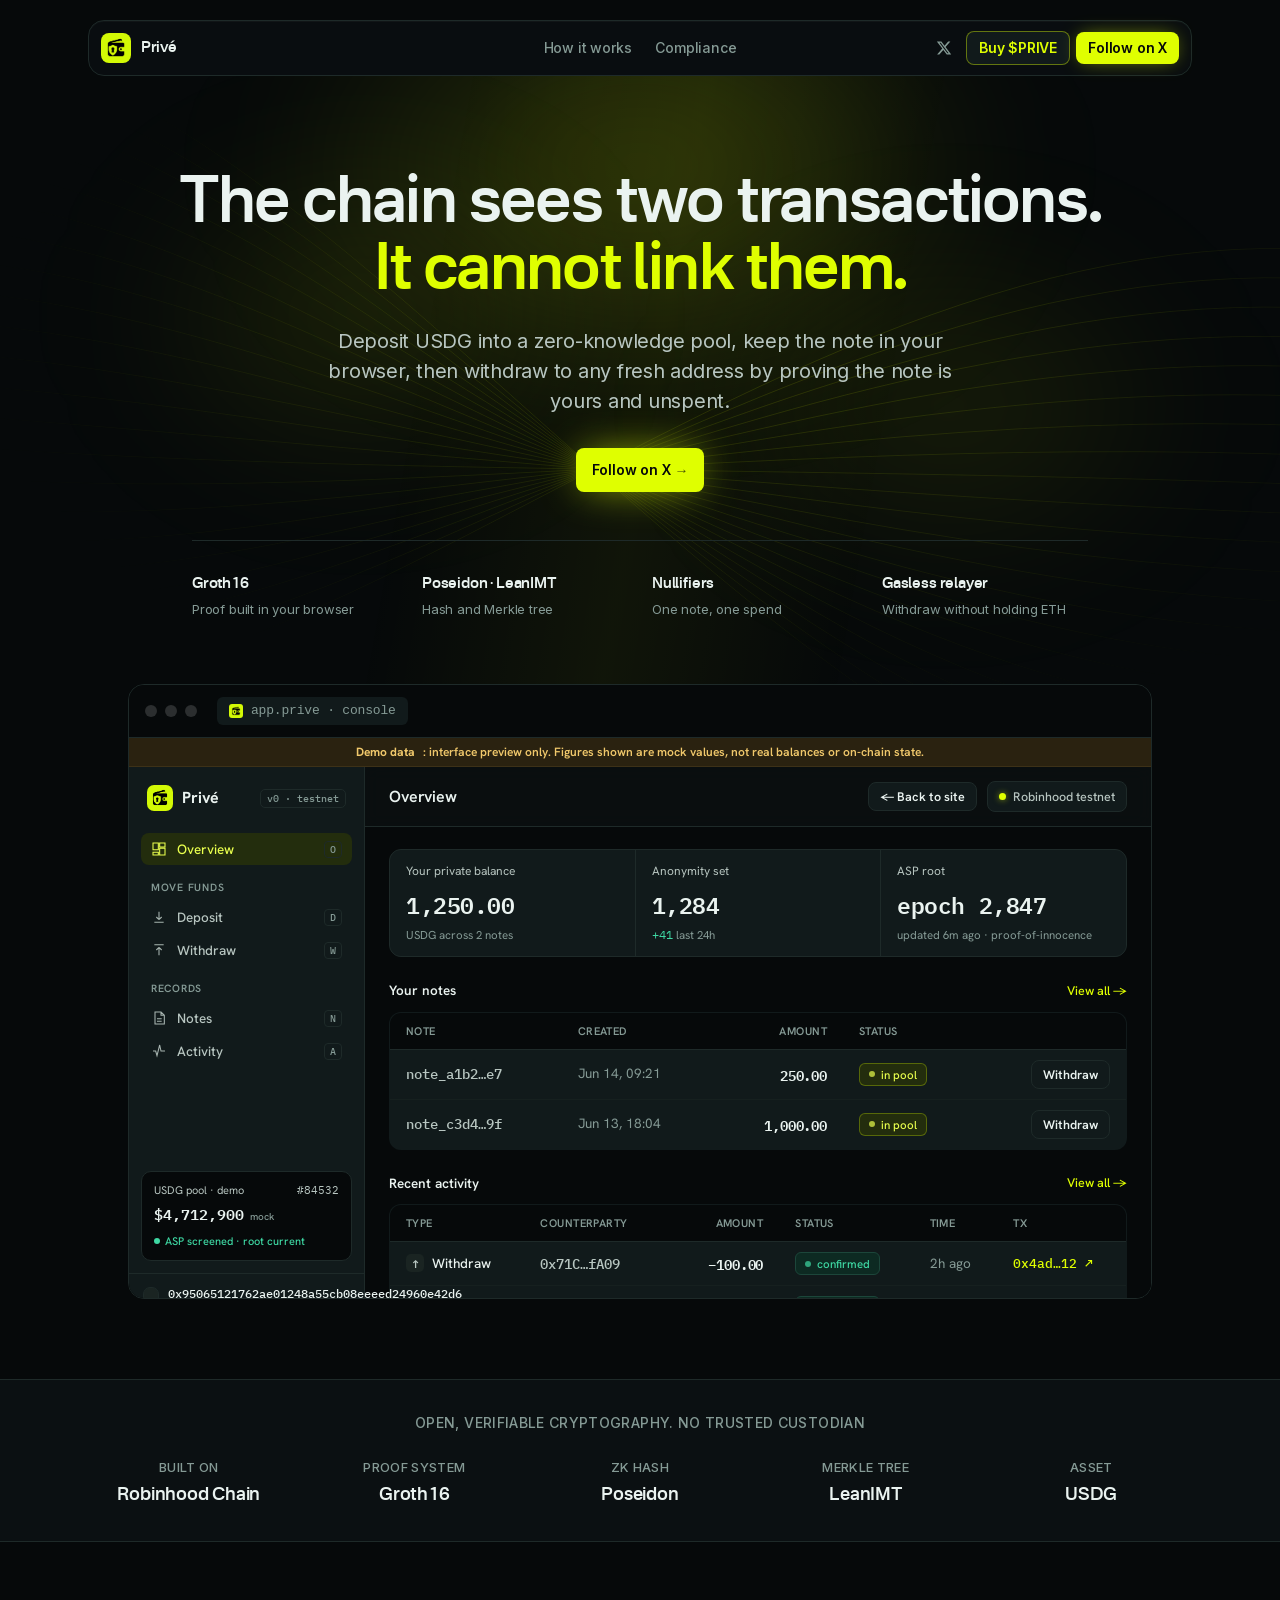
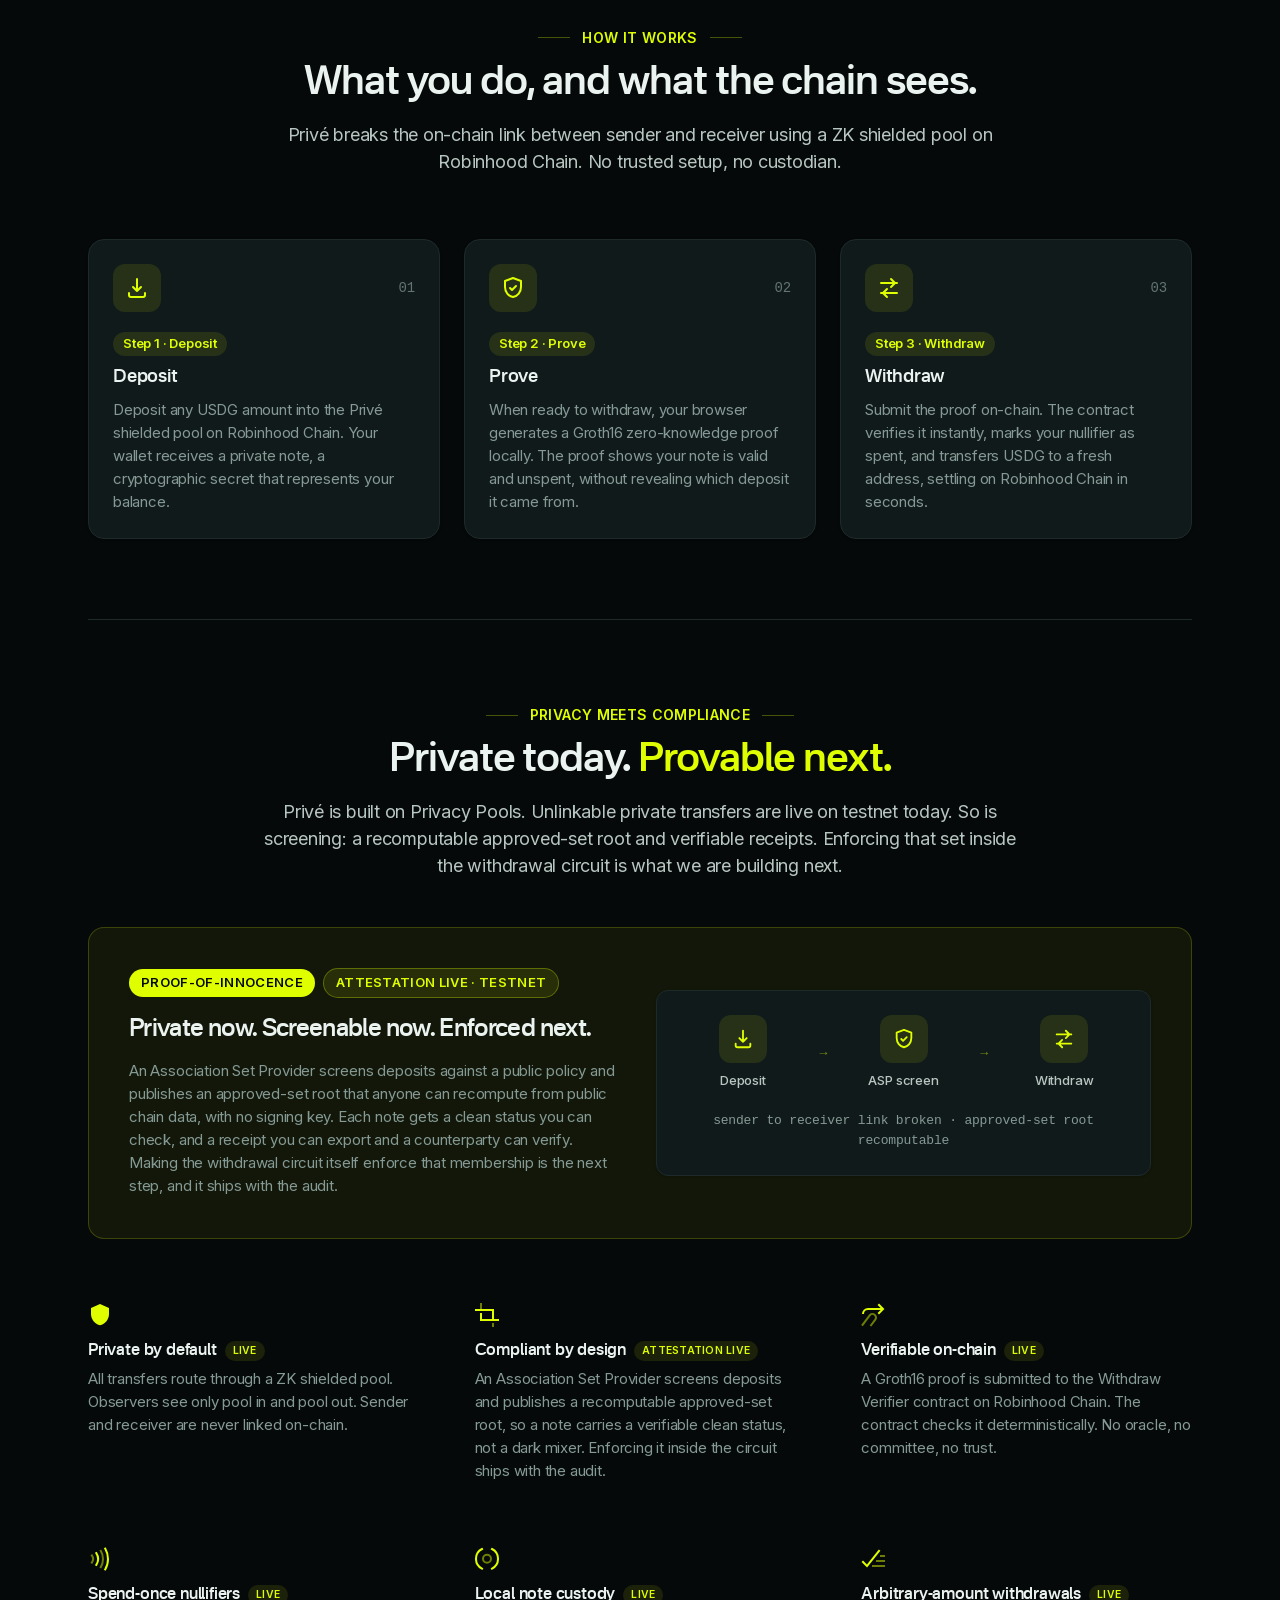
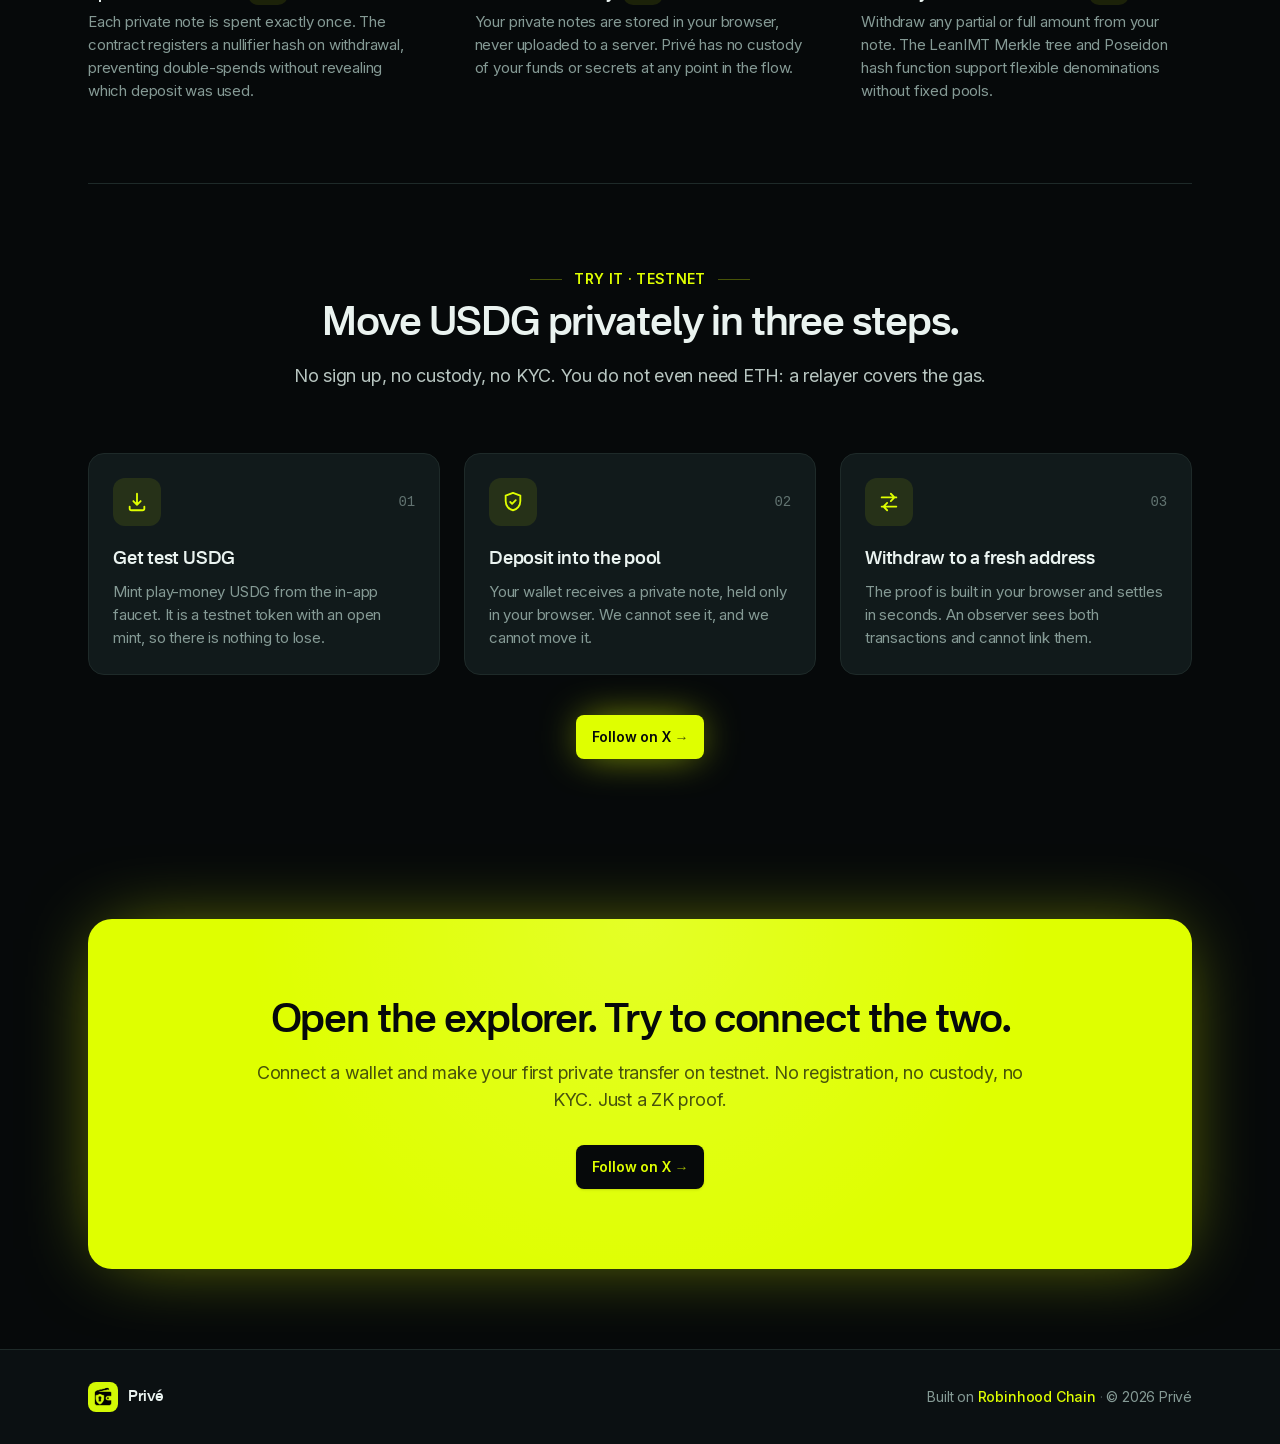
==== commit 84e680c7: "update" ====
--- a/index.html
+++ b/index.html
@@ -188,40 +188,6 @@
                 class="text-fg-muted transition hover:text-rh-green focus-visible:text-rh-green focus-visible:outline-none"
                 href="/#compliance"
                 >Compliance</a
-              >
-              <div class="relative">
-                <button
-                  type="button"
-                  class="inline-flex items-center gap-1 text-fg-muted transition hover:text-rh-green focus-visible:text-rh-green focus-visible:outline-none"
-                  aria-expanded="false"
-                  aria-haspopup="true"
-                >
-                  Docs<svg
-                    viewBox="0 0 24 24"
-                    width="14"
-                    height="14"
-                    fill="none"
-                    stroke="currentColor"
-                    stroke-width="2"
-                    aria-hidden="true"
-                    class="transition-transform"
-                  >
-                    <path
-                      d="m6 9 6 6 6-6"
-                      stroke-linecap="round"
-                      stroke-linejoin="round"
-                    ></path>
-                  </svg>
-                </button>
-              </div>
-              <a
-                class="text-fg-muted transition hover:text-rh-green focus-visible:text-rh-green focus-visible:outline-none"
-                href="/roadmap"
-                >Roadmap</a
-              ><a
-                class="text-fg-muted transition hover:text-rh-green focus-visible:text-rh-green focus-visible:outline-none"
-                href="/token"
-                >$PRIVE</a
               >
             </nav>
             <ul class="flex flex-1 items-center justify-end gap-1.5">
@@ -1396,196 +1362,35 @@
           </div>
         </section>
       </main>
-      <footer class="hidden border-t border-line bg-ink-2">
-        <div class="relative mx-auto max-w-6xl px-4 sm:px-6">
-          <div
-            class="grid grid-cols-2 justify-between gap-12 py-8 sm:grid-rows-[auto_auto] md:grid-cols-4 md:grid-rows-[auto_auto] md:py-12 lg:grid-cols-[repeat(4,minmax(0,140px))_1fr] lg:grid-rows-1 xl:gap-20"
+      <footer class="border-t border-line bg-ink-2">
+        <div class="mx-auto flex max-w-6xl flex-col items-center justify-between gap-4 px-4 py-8 sm:flex-row sm:px-6">
+          <a
+            class="inline-flex shrink-0 items-center gap-2.5"
+            aria-label="Privé"
+            href="/"
+            ><img
+              alt=""
+              width="28"
+              height="28"
+              decoding="async"
+              class="rounded-lg"
+              src="/logo.png"
+            /><span
+              class="font-nacelle text-base font-semibold tracking-tight text-fg"
+              >Privé</span
+            ></a
           >
-            <div class="space-y-2">
-              <h3 class="text-sm font-semibold text-fg">Product</h3>
-              <ul class="space-y-2 text-sm">
-                <li>
-                  <a
-                    class="text-fg-muted transition hover:text-rh-green"
-                    href="/"
-                    >Home</a
-                  >
-                </li>
-                <li>
-                  <a
-                    class="text-fg-muted transition hover:text-rh-green"
-                    href="/#how-it-works"
-                    >How it works</a
-                  >
-                </li>
-                <li>
-                  <a
-                    class="text-fg-muted transition hover:text-rh-green"
-                    href="/#compliance"
-                    >Compliance</a
-                  >
-                </li>
-                <li>
-                  <a
-                    class="text-fg-muted transition hover:text-rh-green"
-                    href="/roadmap"
-                    >Roadmap</a
-                  >
-                </li>
-                <li>
-                  <a
-                    class="text-fg-muted transition hover:text-rh-green"
-                    href="/token"
-                    >$PRIVE</a
-                  >
-                </li>
-                <li>
-                  <a
-                    class="text-fg-muted transition hover:text-rh-green"
-                    href="https://app.privepay.app"
-                    >App</a
-                  >
-                </li>
-                <li>
-                  <a
-                    class="text-fg-muted transition hover:text-rh-green"
-                    href="/docs"
-                    >Docs</a
-                  >
-                </li>
-              </ul>
-            </div>
-            <div class="space-y-2">
-              <h3 class="text-sm font-semibold text-fg">Protocol</h3>
-              <ul class="space-y-2 text-sm">
-                <li>
-                  <a
-                    class="text-fg-muted transition hover:text-rh-green"
-                    href="/docs/how-it-works"
-                    >How it works</a
-                  >
-                </li>
-                <li>
-                  <a
-                    class="text-fg-muted transition hover:text-rh-green"
-                    href="/docs/architecture"
-                    >Architecture</a
-                  >
-                </li>
-                <li>
-                  <a
-                    class="text-fg-muted transition hover:text-rh-green"
-                    href="/docs/architecture#circuits"
-                    >ZK circuits</a
-                  >
-                </li>
-                <li>
-                  <a
-                    class="text-fg-muted transition hover:text-rh-green"
-                    href="/docs/contracts"
-                    >Contracts</a
-                  >
-                </li>
-                <li>
-                  <a
-                    class="text-fg-muted transition hover:text-rh-green"
-                    href="/docs/compliance"
-                    >Compliance model</a
-                  >
-                </li>
-              </ul>
-            </div>
-            <div class="space-y-2">
-              <h3 class="text-sm font-semibold text-fg">Developers</h3>
-              <ul class="space-y-2 text-sm">
-                <li>
-                  <a
-                    class="text-fg-muted transition hover:text-rh-green"
-                    href="/docs/architecture#sdk"
-                    >SDK</a
-                  >
-                </li>
-                <li>
-                  <a
-                    class="text-fg-muted transition hover:text-rh-green"
-                    href="/docs/testnet"
-                    >Testnet guide</a
-                  >
-                </li>
-                <li>
-                  <a
-                    class="text-fg-muted transition hover:text-rh-green"
-                    href="/docs/faq"
-                    >FAQ</a
-                  >
-                </li>
-              </ul>
-            </div>
-            <div class="space-y-2">
-              <h3 class="text-sm font-semibold text-fg">Legal</h3>
-              <ul class="space-y-2 text-sm">
-                <li>
-                  <a
-                    class="text-fg-muted transition hover:text-rh-green"
-                    href="/docs/security"
-                    >Security and risk</a
-                  >
-                </li>
-                <li>
-                  <a
-                    class="text-fg-muted transition hover:text-rh-green"
-                    href="/privacy"
-                    >Privacy</a
-                  >
-                </li>
-                <li>
-                  <a
-                    class="text-fg-muted transition hover:text-rh-green"
-                    href="/terms"
-                    >Terms</a
-                  >
-                </li>
-              </ul>
-            </div>
-            <div class="col-span-2 md:col-span-4 lg:col-span-1 lg:text-right">
-              <div class="mb-3 lg:flex lg:justify-end">
-                <a
-                  class="inline-flex shrink-0 items-center gap-2.5"
-                  aria-label="Privé"
-                  href="/"
-                  ><img
-                    alt=""
-                    width="30"
-                    height="30"
-                    decoding="async"
-                    data-nimg="1"
-                    class="rounded-lg"
-                    style="color: transparent"
-                    src="/logo.png"
-                  /><span
-                    class="font-nacelle text-base font-semibold tracking-tight text-fg"
-                    >Privé</span
-                  ></a
-                >
-              </div>
-              <div class="text-sm">
-                <p class="mb-1 text-fg-muted">
-                  Built on<!-- -->
-                  <a
-                    class="font-medium text-rh-green transition hover:text-rh-green-hover"
-                    href="https://docs.robinhood.com/chain/"
-                    target="_blank"
-                    rel="noopener noreferrer"
-                    >Robinhood Chain</a
-                  >
-                </p>
-                <p class="mb-3 text-fg-muted">
-                  © 2026 Privé<span class="text-fg-muted/50"> · </span
-                  ><span class="text-fg-muted">testnet · not audited</span>
-                </p>
-              </div>
-            </div>
-          </div>
+          <p class="text-center text-sm text-fg-muted sm:text-right">
+            Built on
+            <a
+              class="font-medium text-rh-green transition hover:text-rh-green-hover"
+              href="https://docs.robinhood.com/chain/"
+              target="_blank"
+              rel="noopener noreferrer"
+              >Robinhood Chain</a
+            >
+            <span class="text-fg-muted/50"> · </span>© 2026 Privé
+          </p>
         </div>
       </footer>
     </div>
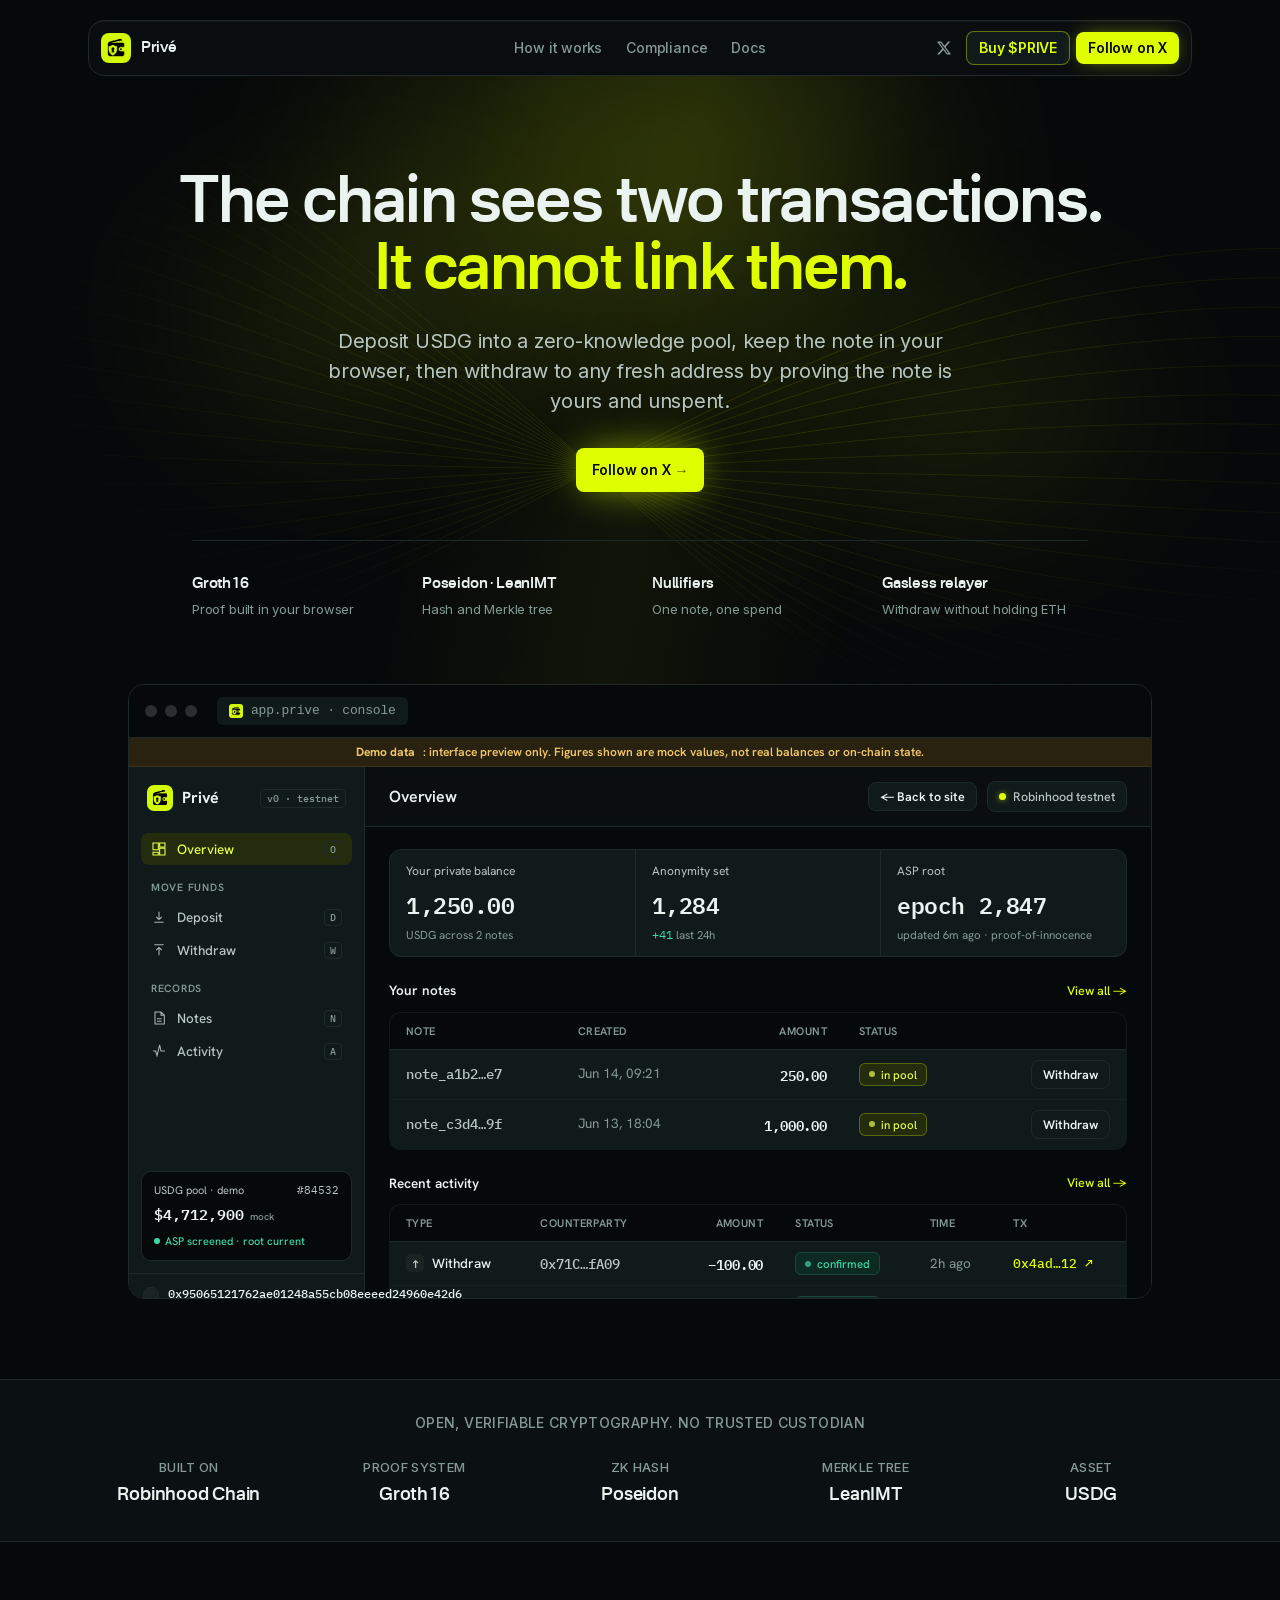
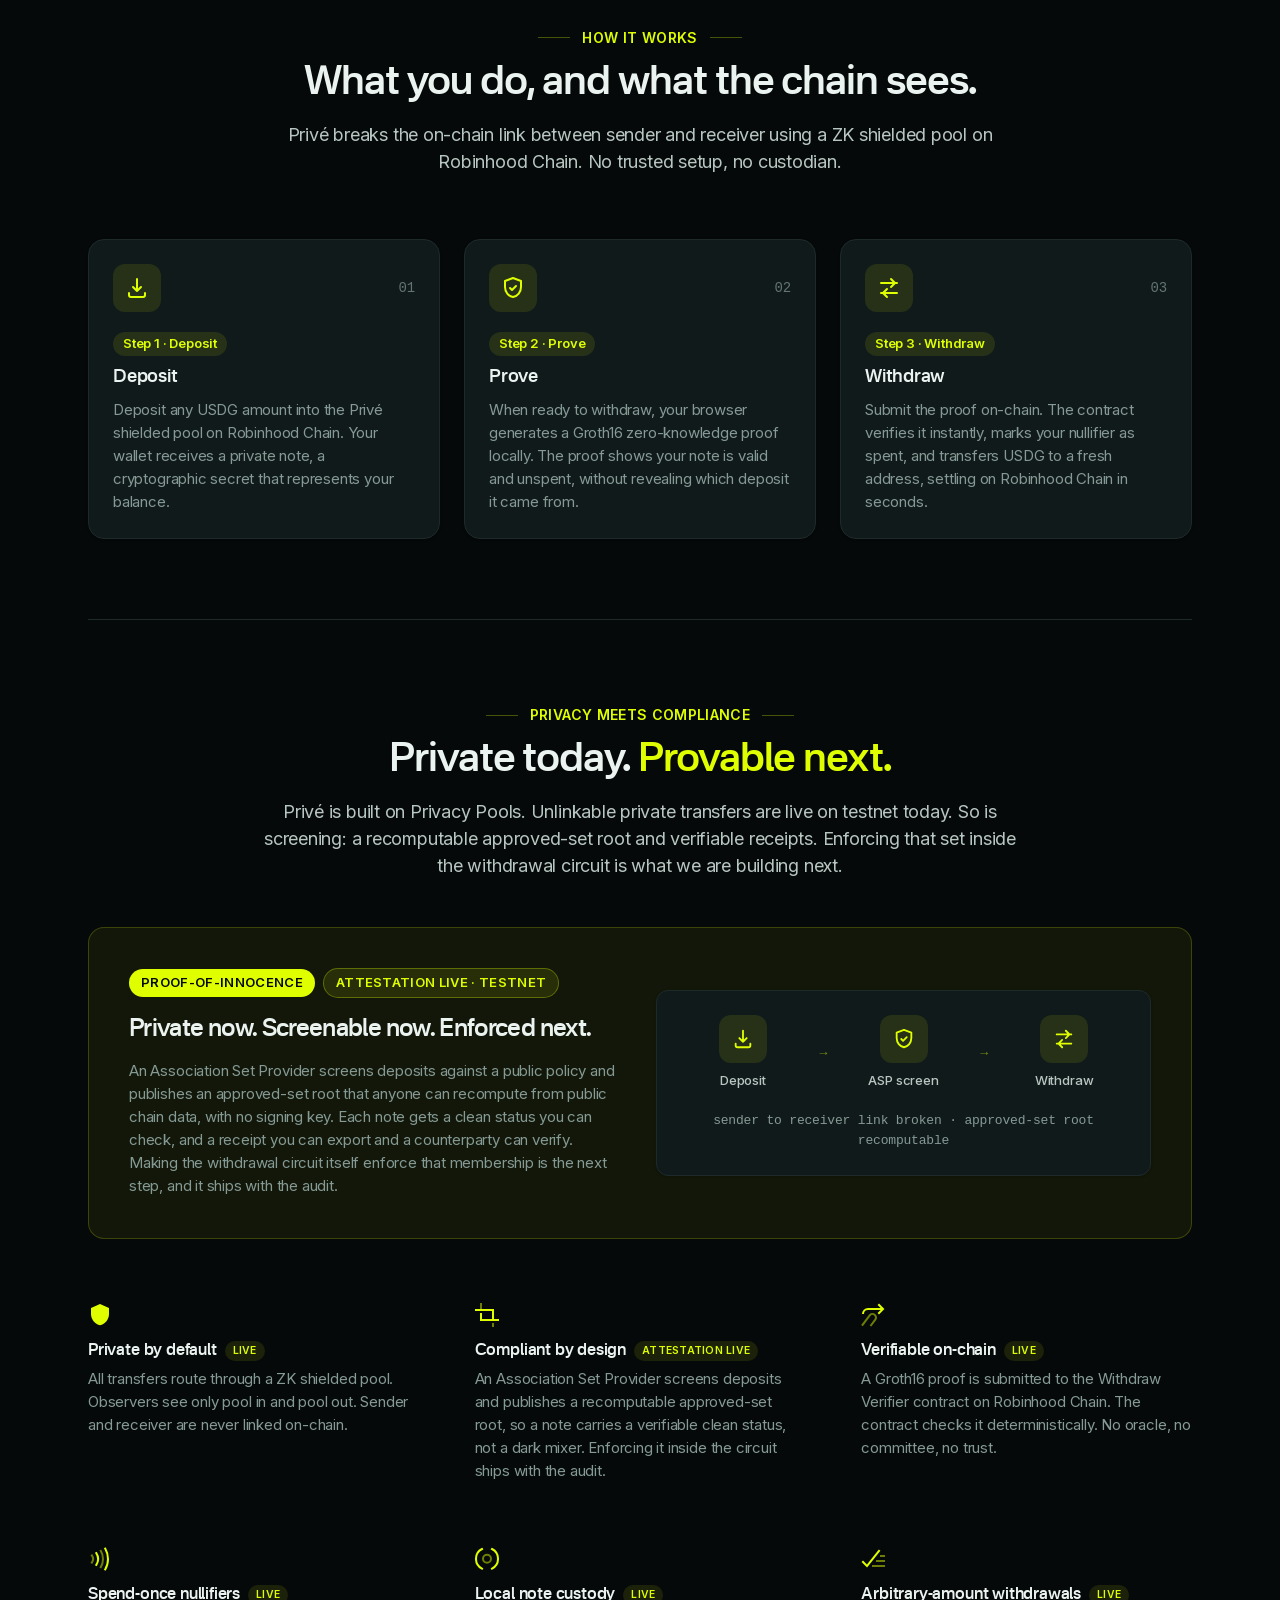
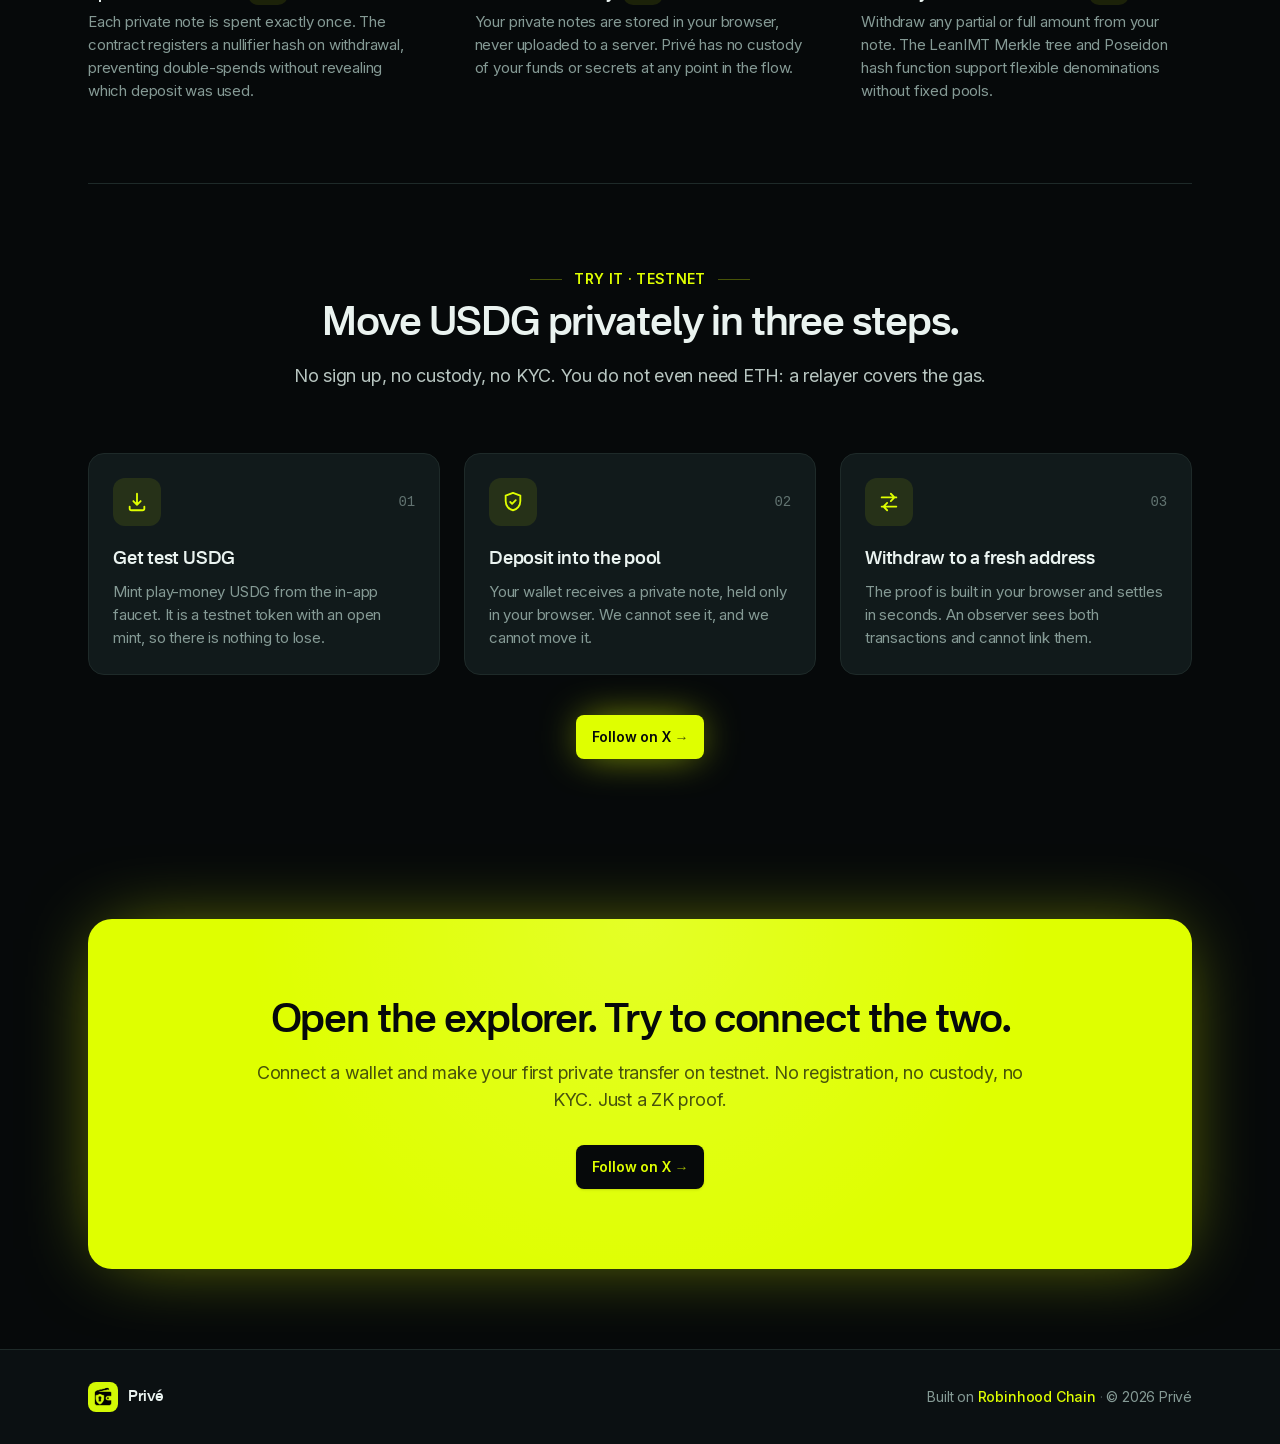
==== commit c79f25a9: "update" ====
--- a/index.html
+++ b/index.html
@@ -188,6 +188,10 @@
                 class="text-fg-muted transition hover:text-rh-green focus-visible:text-rh-green focus-visible:outline-none"
                 href="/#compliance"
                 >Compliance</a
+              ><a
+                class="text-fg-muted transition hover:text-rh-green focus-visible:text-rh-green focus-visible:outline-none"
+                href="/docs"
+                >Docs</a
               >
             </nav>
             <ul class="flex flex-1 items-center justify-end gap-1.5">
